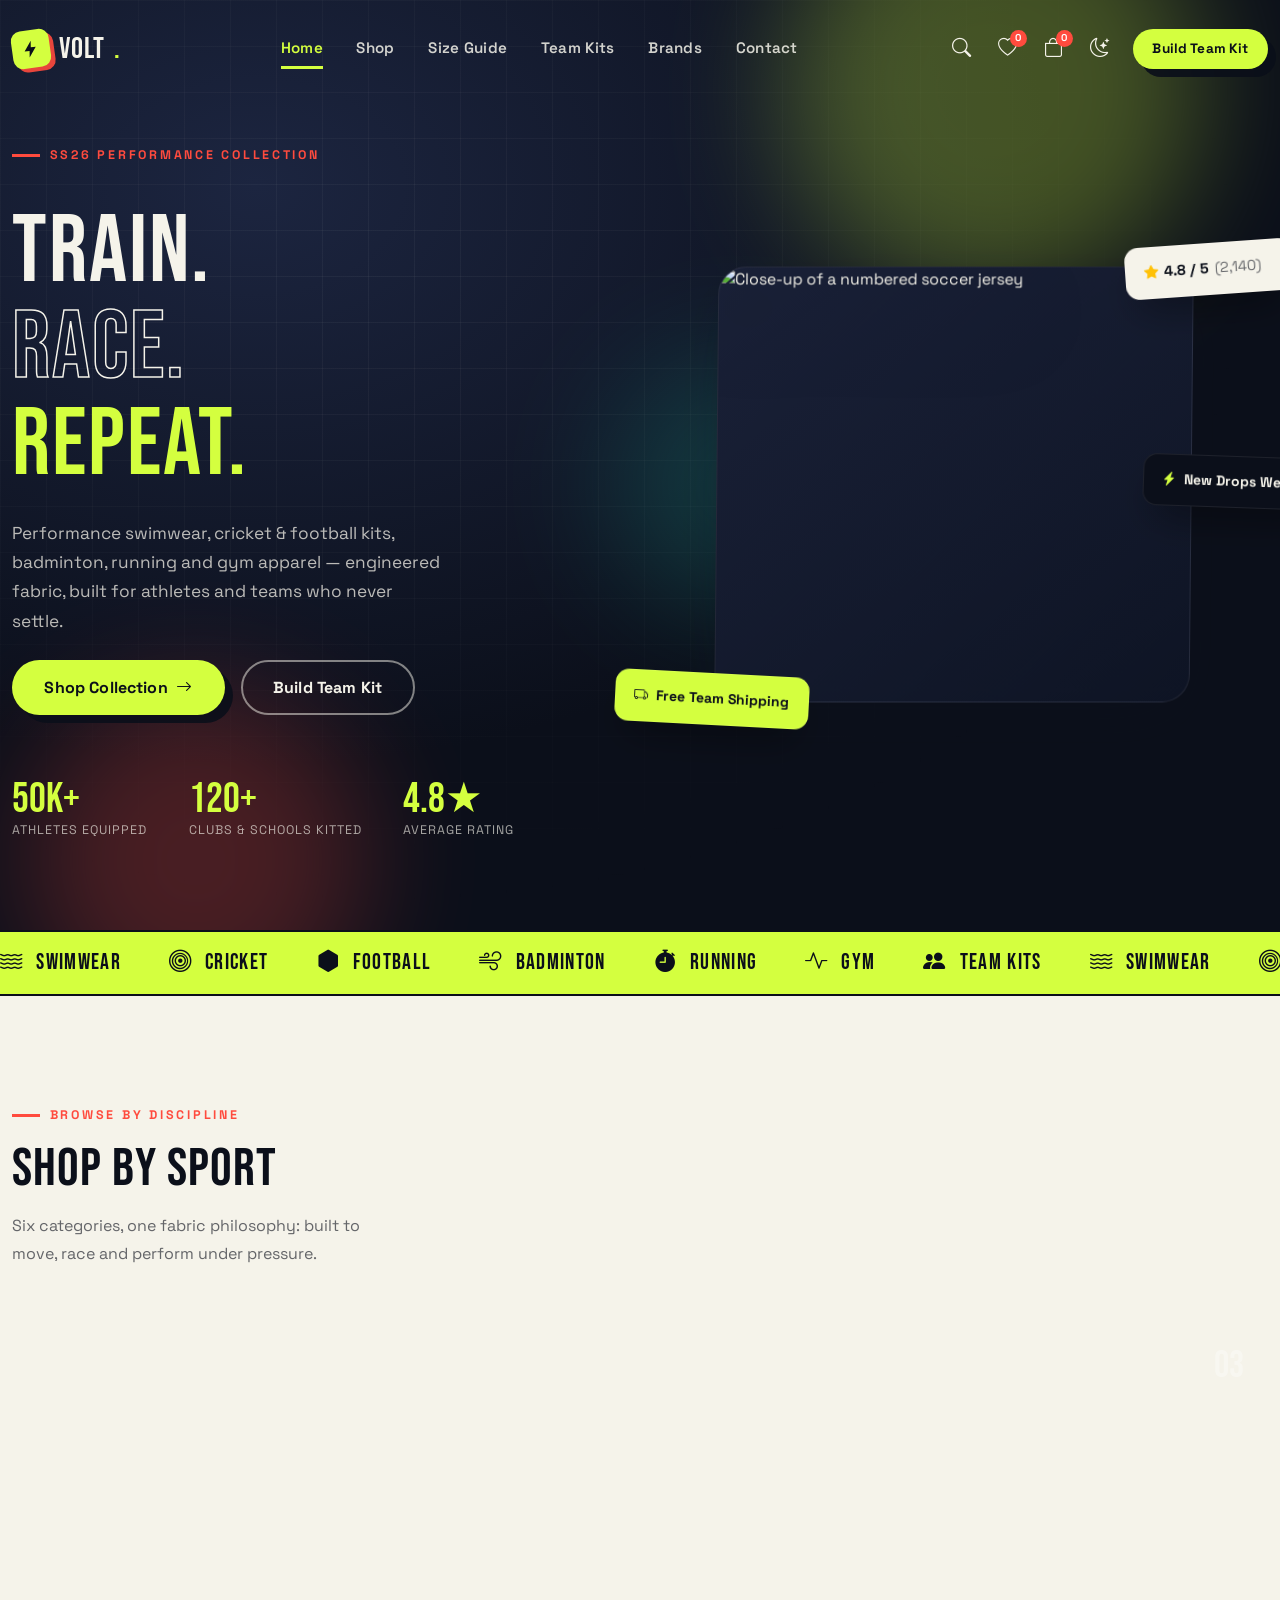
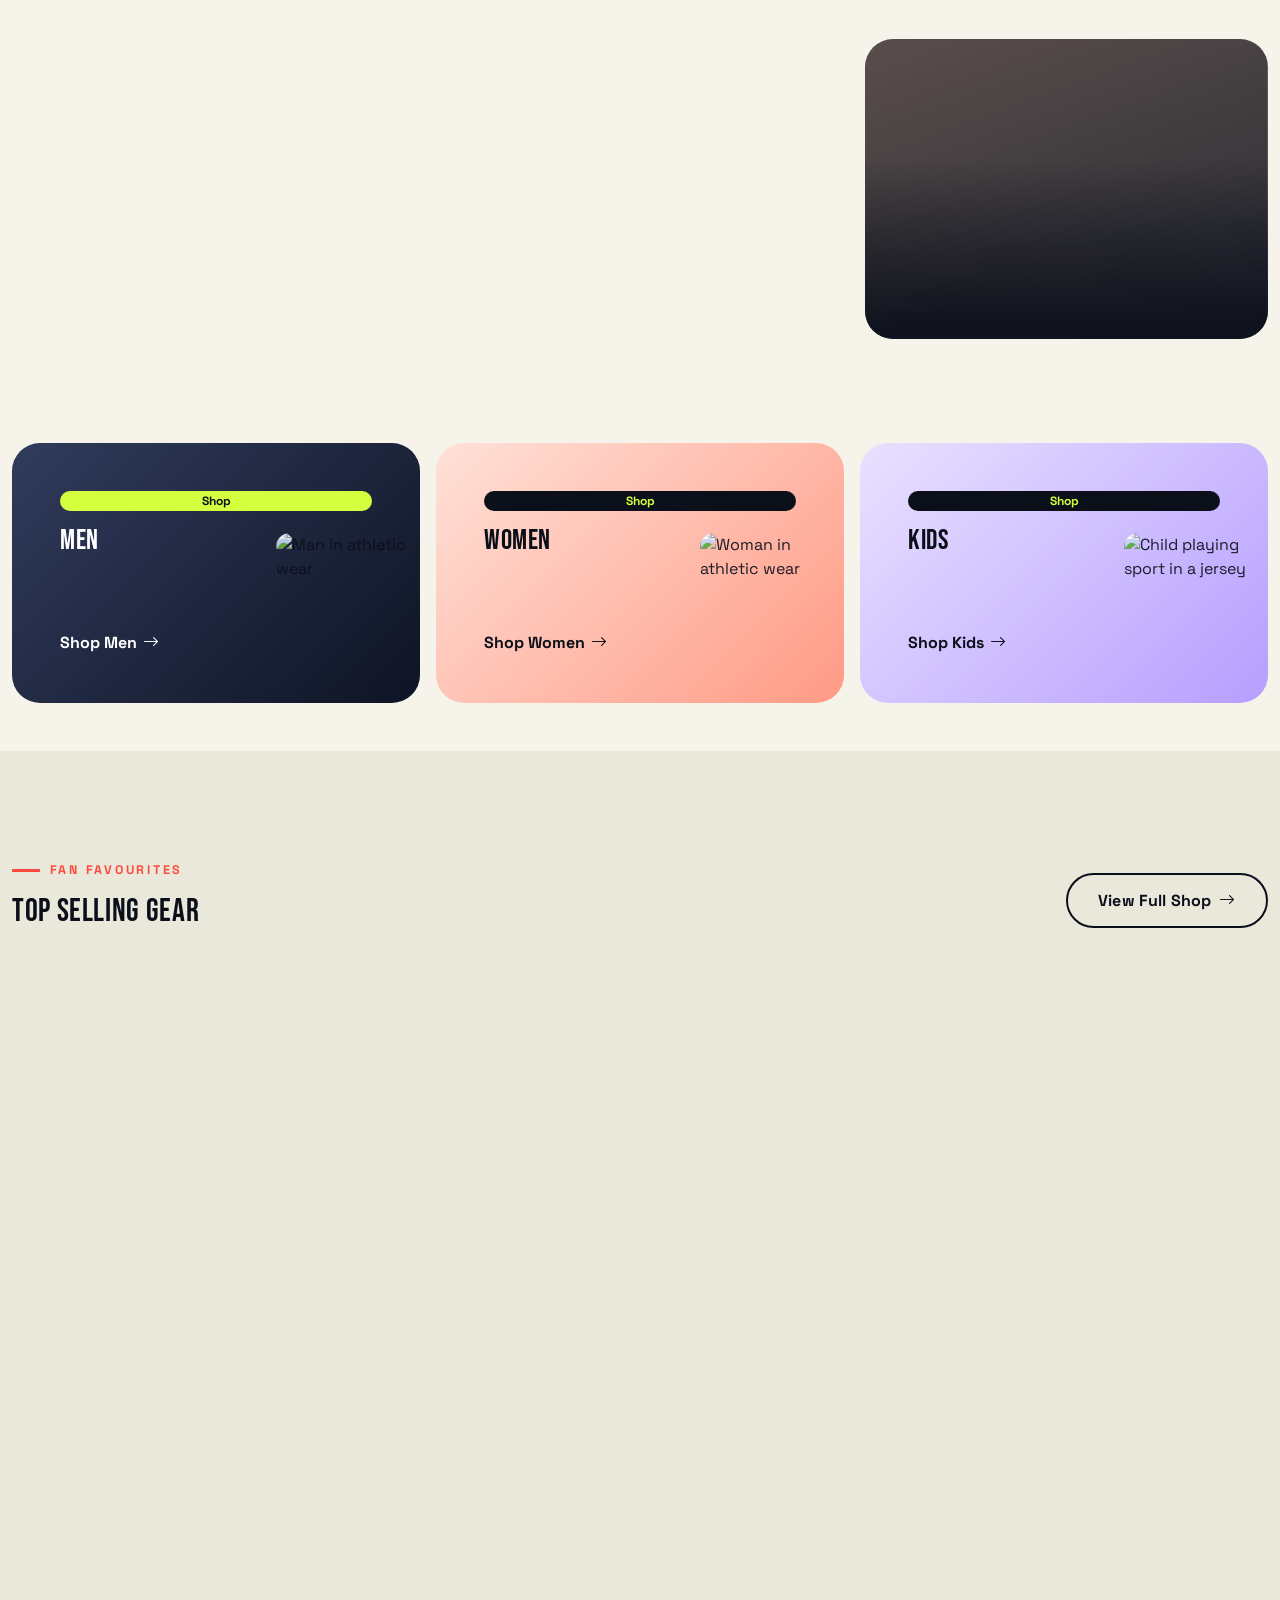
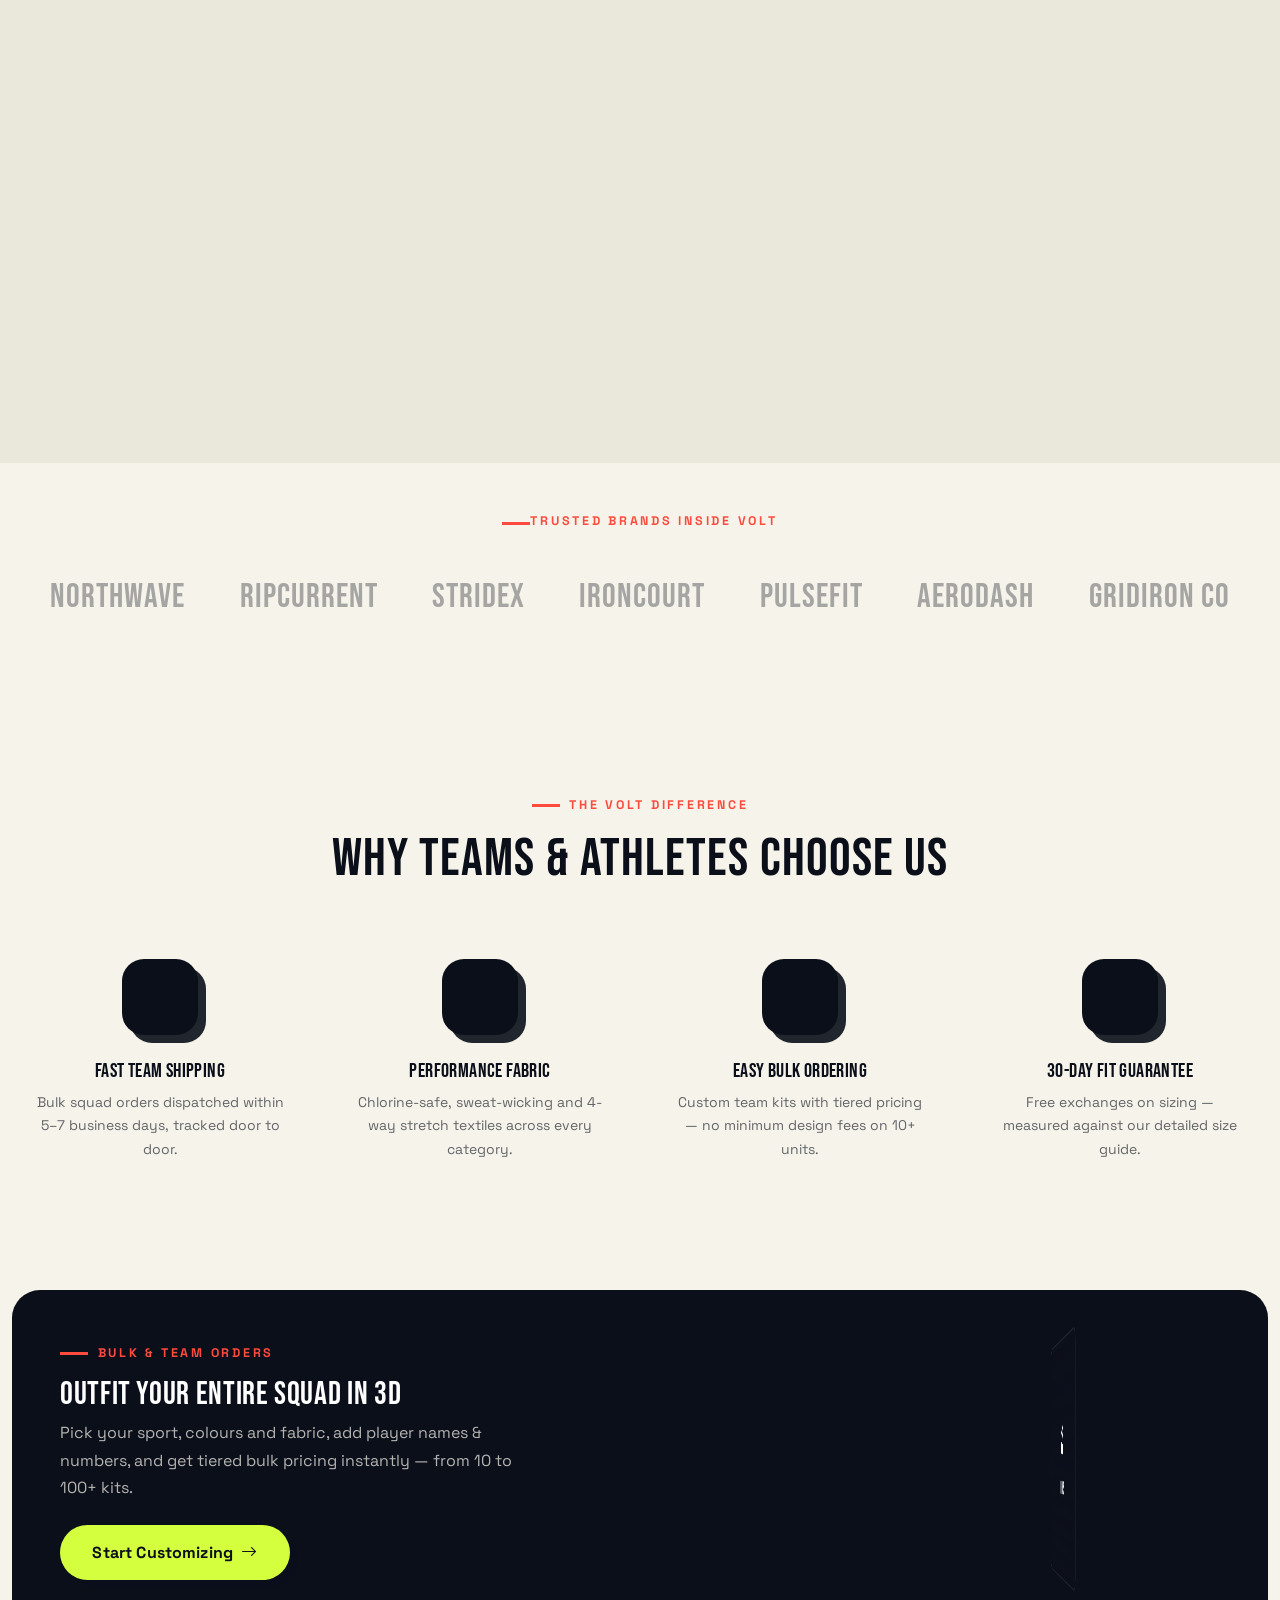
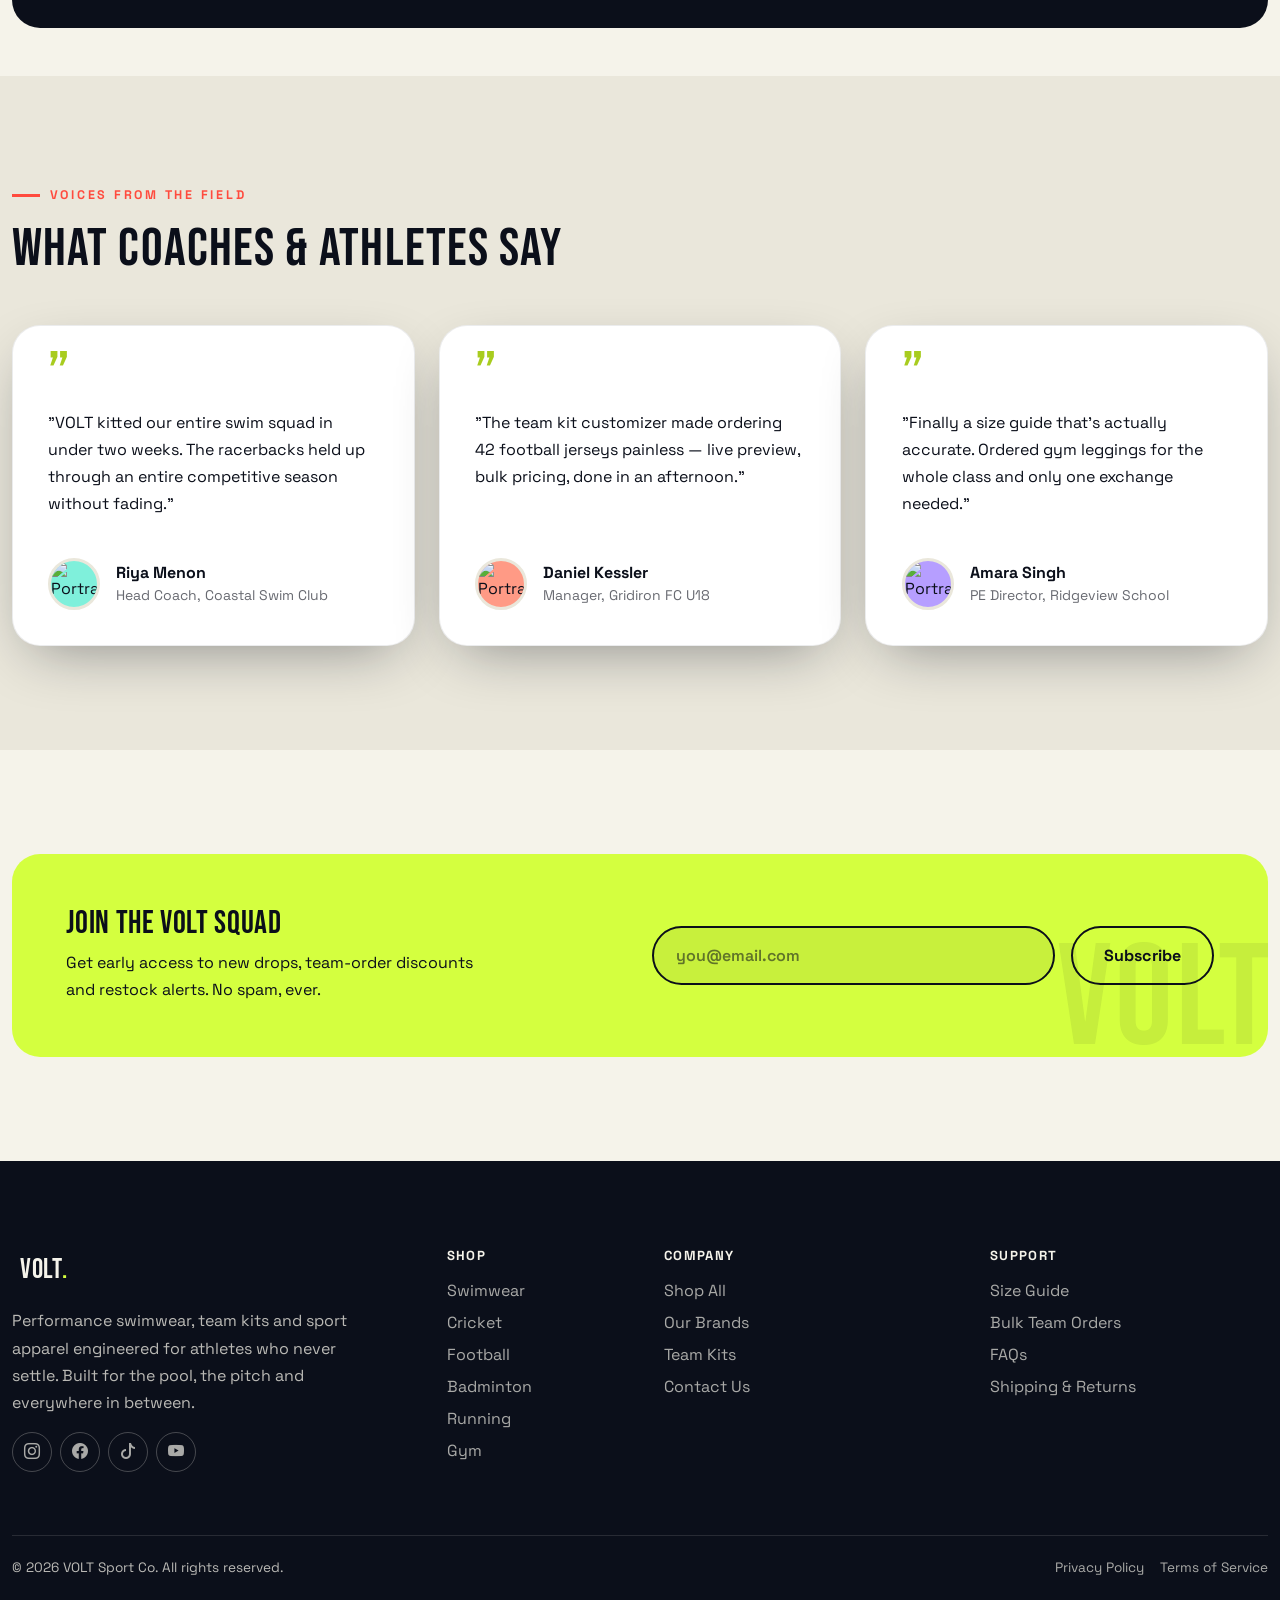
==== velocity-sport/index.html @ 89af1147 "Add files via upload" ====
<!DOCTYPE html>
<html lang="en">
<head>
<script>(function(){try{var t=localStorage.getItem('volt_theme');if(t==='dark'||t==='light'){document.documentElement.setAttribute('data-theme',t);}else if(window.matchMedia&&window.matchMedia('(prefers-color-scheme: dark)').matches){document.documentElement.setAttribute('data-theme','dark');}}catch(e){}})();</script>
<meta charset="UTF-8">
<meta name="viewport" content="width=device-width, initial-scale=1.0">
<title>VOLT Sport Co. | Swimwear, Team Kits &amp; Performance Sportswear</title>
<meta name="description" content="VOLT Sport Co. — performance swimwear, cricket, football, badminton, running and gym apparel, plus custom team kit orders for clubs and schools.">
<meta name="theme-color" content="#0B0F1A">
<link rel="icon" href="data:image/svg+xml,<svg xmlns=%22http://www.w3.org/2000/svg%22 viewBox=%220 0 24 24%22><rect width=%2224%22 height=%2224%22 rx=%226%22 fill=%22%23D4FF3F%22/><path d=%22M13 2L4 14h6l-1 8 9-12h-6l1-8z%22 fill=%22%230B0F1A%22/></svg>">
<link rel="preconnect" href="https://fonts.googleapis.com">
<link rel="preconnect" href="https://fonts.gstatic.com" crossorigin>
<link href="https://fonts.googleapis.com/css2?family=Bebas+Neue&family=Space+Grotesk:wght@400;500;600;700&display=swap" rel="stylesheet">
<link href="https://cdn.jsdelivr.net/npm/bootstrap@5.3.3/dist/css/bootstrap.min.css" rel="stylesheet">
<link href="https://cdn.jsdelivr.net/npm/bootstrap-icons@1.11.3/font/bootstrap-icons.css" rel="stylesheet">
<link href="https://unpkg.com/aos@2.3.4/dist/aos.css" rel="stylesheet">
<link href="assets/css/style.css" rel="stylesheet">
</head>
<body>

<!-- ============ NAVBAR ============ -->
<nav id="mainNav" class="navbar navbar-expand-lg">
  <div class="container container-xl">
    <a class="navbar-brand" href="index.html">
      <span class="brand-mark"><svg viewBox="0 0 24 24" fill="none" xmlns="http://www.w3.org/2000/svg"><path d="M13 2L4 14h6l-1 8 9-12h-6l1-8z" fill="#0B0F1A"/></svg></span>
      VOLT<span style="color:var(--volt);">.</span>
    </a>
    <ul class="navbar-nav nav-links d-none d-lg-flex flex-row mb-0 mx-auto">
        <li class="nav-item"><a class="nav-link active" href="index.html">Home</a></li>
        <li class="nav-item"><a class="nav-link" href="shop.html">Shop</a></li>
        <li class="nav-item"><a class="nav-link" href="size-guide.html">Size Guide</a></li>
        <li class="nav-item"><a class="nav-link" href="team-kit-customization.html">Team Kits</a></li>
        <li class="nav-item"><a class="nav-link" href="brands.html">Brands</a></li>
        <li class="nav-item"><a class="nav-link" href="contact.html">Contact</a></li>
      </ul>
    <div class="nav-actions d-flex align-items-center gap-1">
      <button type="button" class="icon-btn" aria-label="Search" data-search-toggle><i class="bi bi-search"></i></button>
        <a href="wishlist.html" class="icon-btn position-relative" aria-label="Wishlist"><i class="bi bi-heart"></i><span class="cart-count" data-wishlist-count>0</span></a>
        <a href="cart.html" class="icon-btn position-relative" aria-label="Cart"><i class="bi bi-bag"></i><span class="cart-count" data-cart-count>0</span></a>
        <button type="button" class="icon-btn" aria-label="Toggle dark mode" data-theme-toggle><i class="bi bi-moon-stars" data-theme-icon></i></button>
        <a href="team-kit-customization.html" class="btn btn-volt btn-sm-pill ms-2 d-none d-xl-inline-flex">Build Team Kit</a>
      <button class="btn-icon-circle btn-icon-circle-sm d-lg-none ms-1" type="button" data-bs-toggle="offcanvas" data-bs-target="#mobileNav" aria-controls="mobileNav" aria-label="Open menu">
        <i class="bi bi-list fs-5"></i>
      </button>
    </div>
  </div>
</nav>

<div class="offcanvas offcanvas-end offcanvas-sport" tabindex="-1" id="mobileNav">
  <div class="offcanvas-header">
    <span class="fw-display fs-3" style="color:var(--volt)">VOLT.</span>
    <button type="button" class="btn-close btn-close-white" data-bs-dismiss="offcanvas" aria-label="Close"></button>
  </div>
  <div class="offcanvas-body d-flex flex-column">
    <ul class="navbar-nav flex-grow-1">
      <li><a class="nav-link" href="index.html">Home</a></li>
      <li><a class="nav-link" href="shop.html">Shop</a></li>
      <li><a class="nav-link" href="size-guide.html">Size Guide</a></li>
      <li><a class="nav-link" href="team-kit-customization.html">Team Kits</a></li>
      <li><a class="nav-link" href="brands.html">Brands</a></li>
      <li><a class="nav-link" href="contact.html">Contact</a></li>
    </ul>
    <a href="team-kit-customization.html" class="btn btn-volt w-100 mt-4">Build Team Kit</a>
  </div>
</div>

<div class="search-overlay" id="searchOverlay">
  <button type="button" class="search-close" data-search-close aria-label="Close search"><i class="bi bi-x-lg"></i></button>
  <form>
    <input type="search" data-search-input placeholder="Search products…" aria-label="Search products" autocomplete="off">
  </form>
  <div class="search-tags">
    <a href="#" data-search-tag="swimwear">Swimwear</a>
    <a href="#" data-search-tag="cricket">Cricket</a>
    <a href="#" data-search-tag="football">Football</a>
    <a href="#" data-search-tag="badminton">Badminton</a>
    <a href="#" data-search-tag="running">Running</a>
    <a href="#" data-search-tag="gym">Gym</a>
  </div>
</div>

<main>
<!-- ============ HERO ============ -->
<header class="hero">
  <span class="hero-blob b1"></span><span class="hero-blob b2"></span><span class="hero-blob b3"></span>
  <div class="container container-xl position-relative">
    <div class="row align-items-center gy-5">
      <div class="col-lg-6">
        <span class="eyebrow mb-4">SS26 Performance Collection</span>
        <h1 class="hero-title mt-3">
          <span class="d-block">TRAIN.</span>
          <span class="d-block line-outline">RACE.</span>
          <span class="d-block line-volt">REPEAT.</span>
        </h1>
        <p class="mt-4 mb-4 pe-lg-5" style="color:rgba(245,243,234,.75); font-size:1.08rem; max-width:480px;">
          Performance swimwear, cricket &amp; football kits, badminton, running and gym apparel — engineered fabric, built for athletes and teams who never settle.
        </p>
        <div class="d-flex flex-wrap gap-3">
          <a href="shop.html" class="btn btn-volt">Shop Collection <i class="bi bi-arrow-right ms-1"></i></a>
          <a href="team-kit-customization.html" class="btn btn-outline-paper">Build Team Kit</a>
        </div>
        <div class="d-flex flex-wrap hero-stats mt-5 pt-3">
          <div>
            <div class="stat-num"><span data-count="50" data-suffix="K+">0</span></div>
            <div class="stat-label">Athletes Equipped</div>
          </div>
          <div>
            <div class="stat-num"><span data-count="120" data-suffix="+">0</span></div>
            <div class="stat-label">Clubs &amp; Schools Kitted</div>
          </div>
          <div>
            <div class="stat-num"><span data-count="4" data-suffix=".8★">0</span></div>
            <div class="stat-label">Average Rating</div>
          </div>
        </div>
      </div>
      <div class="col-lg-6">
        <div class="hero-stage">
          <div class="float-card card-main" data-depth="0.6" data-base-transform="translateZ(40px) rotateY(-8deg) rotateX(4deg)">
            <img src="https://images.unsplash.com/photo-1671016233693-53162078ca1c?auto=format&amp;fit=crop&amp;w=700&amp;h=800&amp;q=85" alt="Close-up of a numbered soccer jersey" loading="lazy">
          </div>
          <div class="float-card card-chip chip-1" data-depth="1.2" data-base-transform="translateZ(110px) rotate(-4deg)">
            <div class="chip-rating"><i class="bi bi-star-fill text-warning"></i> 4.8 / 5 <span class="text-secondary fw-normal">(2,140)</span></div>
          </div>
          <div class="float-card card-chip chip-2" data-depth="1.4" data-base-transform="translateZ(120px) rotate(3deg)">
            <div class="fw-bold small"><i class="bi bi-truck me-1"></i> Free Team Shipping</div>
          </div>
          <div class="float-card card-chip chip-3" data-depth="1.0" data-base-transform="translateZ(140px) rotate(2deg)">
            <div class="fw-bold small"><i class="bi bi-lightning-charge-fill me-1" style="color:var(--volt);"></i> New Drops Weekly</div>
          </div>
        </div>
      </div>
    </div>
  </div>
</header>

<div class="marquee-strip">
  <div class="marquee-track">
    <span><i class="bi bi-water"></i> Swimwear</span>
    <span><i class="bi bi-bullseye"></i> Cricket</span>
    <span><i class="bi bi-hexagon-fill"></i> Football</span>
    <span><i class="bi bi-wind"></i> Badminton</span>
    <span><i class="bi bi-stopwatch-fill"></i> Running</span>
    <span><i class="bi bi-activity"></i> Gym</span>
    <span><i class="bi bi-people-fill"></i> Team Kits</span>
    <span><i class="bi bi-water"></i> Swimwear</span>
    <span><i class="bi bi-bullseye"></i> Cricket</span>
    <span><i class="bi bi-hexagon-fill"></i> Football</span>
    <span><i class="bi bi-wind"></i> Badminton</span>
    <span><i class="bi bi-stopwatch-fill"></i> Running</span>
    <span><i class="bi bi-activity"></i> Gym</span>
    <span><i class="bi bi-people-fill"></i> Team Kits</span>
  </div>
</div>

<!-- ============ SHOP BY SPORT ============ -->
<section class="section-pad">
  <div class="container container-xl">
    <div class="d-flex flex-wrap justify-content-between align-items-end gap-3 section-head mb-5" data-aos="fade-up">
      <div>
        <span class="eyebrow">Browse by discipline</span>
        <h2 class="mt-3 mb-0">Shop By Sport</h2>
      </div>
      <p class="mb-0 text-secondary" style="max-width:380px;">Six categories, one fabric philosophy: built to move, race and perform under pressure.</p>
    </div>
    <div class="row g-4">
      <div class="col-md-4" data-aos="fade-up" data-aos-delay="0">
        <a href="shop.html" class="flip-card d-block text-decoration-none">
          <div class="flip-inner">
            <div class="flip-face flip-front grad-cyan" style="background-image:linear-gradient(160deg,rgba(13,59,58,.72),rgba(11,15,26,.88)),url('https://images.unsplash.com/photo-1762392050936-cf787f78e812?auto=format&fit=crop&w=800&h=700&q=80')">
              <span class="cat-index">01</span>
              <div class="flip-front-content">
                <h3 class="h4 text-white mb-0">Swimwear</h3>
                <span class="cat-tagline">Racerbacks, jammers &amp; kids sets</span>
              </div>
            </div>
            <div class="flip-face flip-back">
              <i class="bi bi-droplet-half fs-3" style="color:var(--volt)"></i>
              <h3 class="h5 mb-1">Swimwear</h3>
              <p>Racerbacks, jammers &amp; kids sets in chlorine-resistant fabric.</p>
              <span class="fw-bold" style="color:var(--volt)">Shop Swimwear <i class="bi bi-arrow-right"></i></span>
            </div>
          </div>
        </a>
      </div>
      <div class="col-md-4" data-aos="fade-up" data-aos-delay="100">
        <a href="shop.html" class="flip-card d-block text-decoration-none">
          <div class="flip-inner">
            <div class="flip-face flip-front" style="background-image:linear-gradient(160deg,rgba(74,21,18,.72),rgba(11,15,26,.88)),url('https://images.unsplash.com/photo-1729027696167-0f3aa8e92e64?auto=format&fit=crop&w=800&h=700&q=80')">
              <span class="cat-index">02</span>
              <div class="flip-front-content">
                <h3 class="h4 text-white mb-0">Cricket</h3>
                <span class="cat-tagline">Match whites &amp; junior sets</span>
              </div>
            </div>
            <div class="flip-face flip-back">
              <i class="bi bi-bullseye fs-3" style="color:var(--coral)"></i>
              <h3 class="h5 mb-1">Cricket</h3>
              <p>Match whites, coloured kits &amp; junior cricket sets.</p>
              <span class="fw-bold" style="color:var(--coral)">Shop Cricket <i class="bi bi-arrow-right"></i></span>
            </div>
          </div>
        </a>
      </div>
      <div class="col-md-4" data-aos="fade-up" data-aos-delay="200">
        <a href="shop.html" class="flip-card d-block text-decoration-none">
          <div class="flip-inner">
            <div class="flip-face flip-front" style="background-image:linear-gradient(160deg,rgba(58,18,64,.72),rgba(11,15,26,.88)),url('https://images.unsplash.com/photo-1780548545759-434981c7c46e?auto=format&fit=crop&w=800&h=700&q=80')">
              <span class="cat-index">03</span>
              <div class="flip-front-content">
                <h3 class="h4 text-white mb-0">Football</h3>
                <span class="cat-tagline">Match jerseys &amp; club kits</span>
              </div>
            </div>
            <div class="flip-face flip-back">
              <i class="bi bi-hexagon-fill fs-3" style="color:var(--violet)"></i>
              <h3 class="h5 mb-1">Football</h3>
              <p>Match jerseys, training kits &amp; club replica sets.</p>
              <span class="fw-bold" style="color:var(--violet)">Shop Football <i class="bi bi-arrow-right"></i></span>
            </div>
          </div>
        </a>
      </div>
      <div class="col-md-4" data-aos="fade-up" data-aos-delay="0">
        <a href="shop.html" class="flip-card d-block text-decoration-none">
          <div class="flip-inner">
            <div class="flip-face flip-front" style="background-image:linear-gradient(160deg,rgba(18,58,42,.72),rgba(11,15,26,.88)),url('https://images.unsplash.com/flagged/photo-1572987337807-6174e06ba9d0?auto=format&fit=crop&w=800&h=700&q=80')">
              <span class="cat-index">04</span>
              <div class="flip-front-content">
                <h3 class="h4 text-white mb-0">Badminton</h3>
                <span class="cat-tagline">Lightweight, court-ready gear</span>
              </div>
            </div>
            <div class="flip-face flip-back">
              <i class="bi bi-wind fs-3" style="color:var(--cyan)"></i>
              <h3 class="h5 mb-1">Badminton</h3>
              <p>Lightweight tees, skorts &amp; court-ready gear.</p>
              <span class="fw-bold" style="color:var(--cyan)">Shop Badminton <i class="bi bi-arrow-right"></i></span>
            </div>
          </div>
        </a>
      </div>
      <div class="col-md-4" data-aos="fade-up" data-aos-delay="100">
        <a href="shop.html" class="flip-card d-block text-decoration-none">
          <div class="flip-inner">
            <div class="flip-face flip-front" style="background-image:linear-gradient(160deg,rgba(58,50,18,.72),rgba(11,15,26,.88)),url('https://images.unsplash.com/photo-1668188697843-ab5b42e9fbd8?auto=format&fit=crop&w=800&h=700&q=80')">
              <span class="cat-index">05</span>
              <div class="flip-front-content">
                <h3 class="h4 text-white mb-0">Running</h3>
                <span class="cat-tagline">Race-day tights &amp; tanks</span>
              </div>
            </div>
            <div class="flip-face flip-back">
              <i class="bi bi-stopwatch-fill fs-3" style="color:var(--volt-dark)"></i>
              <h3 class="h5 mb-1">Running</h3>
              <p>Tights, tanks &amp; breathable race-day layers.</p>
              <span class="fw-bold" style="color:var(--volt-dark)">Shop Running <i class="bi bi-arrow-right"></i></span>
            </div>
          </div>
        </a>
      </div>
      <div class="col-md-4" data-aos="fade-up" data-aos-delay="200">
        <a href="shop.html" class="flip-card d-block text-decoration-none">
          <div class="flip-inner">
            <div class="flip-face flip-front" style="background-image:linear-gradient(160deg,rgba(36,18,18,.72),rgba(11,15,26,.88)),url('https://images.unsplash.com/photo-1674834727149-00812f907676?auto=format&fit=crop&w=800&h=700&q=80')">
              <span class="cat-index">06</span>
              <div class="flip-front-content">
                <h3 class="h4 text-white mb-0">Gym</h3>
                <span class="cat-tagline">Leggings, tees &amp; compression wear</span>
              </div>
            </div>
            <div class="flip-face flip-back">
              <i class="bi bi-activity fs-3" style="color:var(--coral)"></i>
              <h3 class="h5 mb-1">Gym</h3>
              <p>Leggings, tees &amp; compression training wear.</p>
              <span class="fw-bold" style="color:var(--coral)">Shop Gym <i class="bi bi-arrow-right"></i></span>
            </div>
          </div>
        </a>
      </div>
    </div>
  </div>
</section>

<!-- ============ SHOP BY GENDER ============ -->
<section class="pb-5">
  <div class="container container-xl">
    <div class="row g-3">
      <div class="col-md-4">
        <a href="shop.html" class="d-block rounded-lg hover-lift text-decoration-none p-5 grad-ink gender-card" style="min-height:260px;">
          <span class="badge rounded-pill mb-3" style="background:var(--volt); color:var(--ink); font-weight:700;">Shop</span>
          <h3 class="mb-0" style="color:#fff;">Men</h3>
          <div class="gender-pictogram" data-gender-pictogram="men" data-pictogram-accent="#D4FF3F"></div>
          <span class="gender-cta" style="color:#fff;">Shop Men <i class="bi bi-arrow-right"></i></span>
        </a>
      </div>
      <div class="col-md-4">
        <a href="shop.html" class="d-block rounded-lg hover-lift text-decoration-none p-5 grad-coral gender-card" style="min-height:260px;">
          <span class="badge rounded-pill mb-3" style="background:var(--ink); color:var(--volt); font-weight:700;">Shop</span>
          <h3 class="mb-0">Women</h3>
          <div class="gender-pictogram" data-gender-pictogram="women" data-pictogram-accent="#FF4B3E"></div>
          <span class="gender-cta" style="color:var(--ink);">Shop Women <i class="bi bi-arrow-right"></i></span>
        </a>
      </div>
      <div class="col-md-4">
        <a href="shop.html" class="d-block rounded-lg hover-lift text-decoration-none p-5 grad-violet gender-card" style="min-height:260px;">
          <span class="badge rounded-pill mb-3" style="background:var(--ink); color:var(--volt); font-weight:700;">Shop</span>
          <h3 class="mb-0">Kids</h3>
          <div class="gender-pictogram" data-gender-pictogram="kids" data-pictogram-accent="#8C6BFF"></div>
          <span class="gender-cta" style="color:var(--ink);">Shop Kids <i class="bi bi-arrow-right"></i></span>
        </a>
      </div>
    </div>
  </div>
</section>

<!-- ============ TOP SELLING PRODUCTS ============ -->
<section class="section-pad bg-paper-dim">
  <div class="container container-xl">
    <div class="d-flex flex-wrap justify-content-between align-items-end gap-3 mb-5" data-aos="fade-up">
      <div>
        <span class="eyebrow">Fan favourites</span>
        <h2 class="mt-3 mb-0">Top Selling Gear</h2>
      </div>
      <a href="shop.html" class="btn btn-outline-ink">View Full Shop <i class="bi bi-arrow-right ms-1"></i></a>
    </div>
    <div class="row g-4">

      <div class="col-6 col-md-4 col-lg-3" data-aos="fade-up" data-product-id="velocity-pro-racerback">
        <div class="tilt-card h-100"><div class="tilt-inner h-100"><div class="product-card">
          <a href="product-detail.html" class="product-media grad-cyan text-decoration-none">
            <div class="dot-texture"></div>
            <div class="product-badges"><span class="sticker sticker-best">Bestseller</span><span class="sticker sticker-sale">-19%</span></div>
            <div class="product-quick">
              <button aria-label="Wishlist" data-wishlist-toggle><i class="bi bi-heart"></i></button>
              <button aria-label="Quick view" onclick="window.location.href='product-detail.html'"><i class="bi bi-eye"></i></button>
              <button aria-label="Add to cart" data-add-to-cart><i class="bi bi-bag-plus"></i></button>
            </div>
            <div data-visual="swimsuit" data-visual-color="#0B0F1A" data-visual-accent="#FF4B3E"></div>
          </a>
          <div class="product-body">
            <span class="product-cat">Swimwear · Women</span>
            <h3 class="product-name"><a href="product-detail.html" class="text-reset text-decoration-none">Velocity Pro Racerback Swimsuit</a></h3>
            <div class="product-rating mb-2"><i class="bi bi-star-fill"></i><i class="bi bi-star-fill"></i><i class="bi bi-star-fill"></i><i class="bi bi-star-fill"></i><i class="bi bi-star-half"></i> <span class="text-secondary ms-1" style="font-size:.78rem;">(214)</span></div>
            <div class="d-flex align-items-center justify-content-between">
              <span class="product-price">$68<span class="was">$84</span></span>
              <div class="swatches"><span class="swatch active" style="background:#0B0F1A"></span><span class="swatch" style="background:#FF4B3E"></span><span class="swatch" style="background:#23E6C4"></span></div>
            </div>
          </div>
        </div></div></div>
      </div>

      <div class="col-6 col-md-4 col-lg-3" data-aos="fade-up" data-aos-delay="50" data-product-id="gridiron-match-jersey">
        <div class="tilt-card h-100"><div class="tilt-inner h-100"><div class="product-card">
          <a href="product-detail.html" class="product-media grad-coral text-decoration-none">
            <div class="dot-texture"></div>
            <div class="product-badges"><span class="sticker sticker-best">Bestseller</span></div>
            <div class="product-quick">
              <button aria-label="Wishlist" data-wishlist-toggle><i class="bi bi-heart"></i></button>
              <button aria-label="Quick view" onclick="window.location.href='product-detail.html'"><i class="bi bi-eye"></i></button>
              <button aria-label="Add to cart" data-add-to-cart><i class="bi bi-bag-plus"></i></button>
            </div>
            <div data-visual="jersey" data-visual-color="#FF4B3E" data-visual-accent="#0B0F1A"></div>
          </a>
          <div class="product-body">
            <span class="product-cat">Football · Men</span>
            <h3 class="product-name"><a href="product-detail.html" class="text-reset text-decoration-none">GridIron Match Jersey</a></h3>
            <div class="product-rating mb-2"><i class="bi bi-star-fill"></i><i class="bi bi-star-fill"></i><i class="bi bi-star-fill"></i><i class="bi bi-star-fill"></i><i class="bi bi-star"></i> <span class="text-secondary ms-1" style="font-size:.78rem;">(96)</span></div>
            <div class="d-flex align-items-center justify-content-between">
              <span class="product-price">$54</span>
              <div class="swatches"><span class="swatch active" style="background:#FF4B3E"></span><span class="swatch" style="background:#0B0F1A"></span><span class="swatch" style="background:#fff;box-shadow:0 0 0 1px #ccc"></span></div>
            </div>
          </div>
        </div></div></div>
      </div>

      <div class="col-6 col-md-4 col-lg-3" data-aos="fade-up" data-aos-delay="100" data-product-id="ironcourt-cricket-whites">
        <div class="tilt-card h-100"><div class="tilt-inner h-100"><div class="product-card">
          <a href="product-detail.html" class="product-media grad-sand text-decoration-none">
            <div class="dot-texture"></div>
            <div class="product-quick">
              <button aria-label="Wishlist" data-wishlist-toggle><i class="bi bi-heart"></i></button>
              <button aria-label="Quick view" onclick="window.location.href='product-detail.html'"><i class="bi bi-eye"></i></button>
              <button aria-label="Add to cart" data-add-to-cart><i class="bi bi-bag-plus"></i></button>
            </div>
            <div data-visual="cricket" data-visual-color="#F5F3EA" data-visual-accent="#101B3D"></div>
          </a>
          <div class="product-body">
            <span class="product-cat">Cricket · Men</span>
            <h3 class="product-name"><a href="product-detail.html" class="text-reset text-decoration-none">IronCourt Cricket Whites Set</a></h3>
            <div class="product-rating mb-2"><i class="bi bi-star-fill"></i><i class="bi bi-star-fill"></i><i class="bi bi-star-fill"></i><i class="bi bi-star-fill"></i><i class="bi bi-star"></i> <span class="text-secondary ms-1" style="font-size:.78rem;">(58)</span></div>
            <div class="d-flex align-items-center justify-content-between">
              <span class="product-price">$72</span>
              <div class="swatches"><span class="swatch active" style="background:#fff;box-shadow:0 0 0 1px #ccc"></span><span class="swatch" style="background:#101B3D"></span></div>
            </div>
          </div>
        </div></div></div>
      </div>

      <div class="col-6 col-md-4 col-lg-3" data-aos="fade-up" data-aos-delay="150" data-product-id="rally-womens-badminton">
        <div class="tilt-card h-100"><div class="tilt-inner h-100"><div class="product-card">
          <a href="product-detail.html" class="product-media grad-violet text-decoration-none">
            <div class="dot-texture"></div>
            <div class="product-badges"><span class="sticker sticker-new">New</span></div>
            <div class="product-quick">
              <button aria-label="Wishlist" data-wishlist-toggle><i class="bi bi-heart"></i></button>
              <button aria-label="Quick view" onclick="window.location.href='product-detail.html'"><i class="bi bi-eye"></i></button>
              <button aria-label="Add to cart" data-add-to-cart><i class="bi bi-bag-plus"></i></button>
            </div>
            <div data-visual="badminton" data-visual-color="#FF8FAE" data-visual-accent="#8C6BFF"></div>
          </a>
          <div class="product-body">
            <span class="product-cat">Badminton · Women</span>
            <h3 class="product-name"><a href="product-detail.html" class="text-reset text-decoration-none">Rally Women's Badminton Skort Set</a></h3>
            <div class="product-rating mb-2"><i class="bi bi-star-fill"></i><i class="bi bi-star-fill"></i><i class="bi bi-star-fill"></i><i class="bi bi-star-fill"></i><i class="bi bi-star-fill"></i> <span class="text-secondary ms-1" style="font-size:.78rem;">(133)</span></div>
            <div class="d-flex align-items-center justify-content-between">
              <span class="product-price">$49</span>
              <div class="swatches"><span class="swatch active" style="background:#FF8FAE"></span><span class="swatch" style="background:#fff;box-shadow:0 0 0 1px #ccc"></span></div>
            </div>
          </div>
        </div></div></div>
      </div>

      <div class="col-6 col-md-4 col-lg-3" data-aos="fade-up" data-product-id="aerodash-running-tights">
        <div class="tilt-card h-100"><div class="tilt-inner h-100"><div class="product-card">
          <a href="product-detail.html" class="product-media grad-volt text-decoration-none">
            <div class="dot-texture"></div>
            <div class="product-badges"><span class="sticker sticker-best">Bestseller</span></div>
            <div class="product-quick">
              <button aria-label="Wishlist" data-wishlist-toggle><i class="bi bi-heart"></i></button>
              <button aria-label="Quick view" onclick="window.location.href='product-detail.html'"><i class="bi bi-eye"></i></button>
              <button aria-label="Add to cart" data-add-to-cart><i class="bi bi-bag-plus"></i></button>
            </div>
            <div data-visual="running" data-visual-color="#0B0F1A" data-visual-accent="#D4FF3F"></div>
          </a>
          <div class="product-body">
            <span class="product-cat">Running · Men</span>
            <h3 class="product-name"><a href="product-detail.html" class="text-reset text-decoration-none">AeroDash Running Tights</a></h3>
            <div class="product-rating mb-2"><i class="bi bi-star-fill"></i><i class="bi bi-star-fill"></i><i class="bi bi-star-fill"></i><i class="bi bi-star-fill"></i><i class="bi bi-star-half"></i> <span class="text-secondary ms-1" style="font-size:.78rem;">(301)</span></div>
            <div class="d-flex align-items-center justify-content-between">
              <span class="product-price">$56</span>
              <div class="swatches"><span class="swatch active" style="background:#0B0F1A"></span><span class="swatch" style="background:#D4FF3F"></span></div>
            </div>
          </div>
        </div></div></div>
      </div>

      <div class="col-6 col-md-4 col-lg-3" data-aos="fade-up" data-aos-delay="50" data-product-id="flexcore-gym-leggings">
        <div class="tilt-card h-100"><div class="tilt-inner h-100"><div class="product-card">
          <a href="product-detail.html" class="product-media grad-ink text-decoration-none">
            <div class="dot-texture"></div>
            <div class="product-badges"><span class="sticker sticker-best">Bestseller</span><span class="sticker sticker-sale">-19%</span></div>
            <div class="product-quick">
              <button aria-label="Wishlist" data-wishlist-toggle><i class="bi bi-heart"></i></button>
              <button aria-label="Quick view" onclick="window.location.href='product-detail.html'"><i class="bi bi-eye"></i></button>
              <button aria-label="Add to cart" data-add-to-cart><i class="bi bi-bag-plus"></i></button>
            </div>
            <div data-visual="leggings" data-visual-color="#2B3350" data-visual-accent="#8C6BFF"></div>
          </a>
          <div class="product-body">
            <span class="product-cat">Gym · Women</span>
            <h3 class="product-name"><a href="product-detail.html" class="text-reset text-decoration-none">FlexCore Women's Gym Leggings</a></h3>
            <div class="product-rating mb-2"><i class="bi bi-star-fill"></i><i class="bi bi-star-fill"></i><i class="bi bi-star-fill"></i><i class="bi bi-star-fill"></i><i class="bi bi-star-fill"></i> <span class="text-secondary ms-1" style="font-size:.78rem;">(410)</span></div>
            <div class="d-flex align-items-center justify-content-between">
              <span class="product-price">$52<span class="was">$64</span></span>
              <div class="swatches"><span class="swatch active" style="background:#0B0F1A"></span><span class="swatch" style="background:#8C6BFF"></span></div>
            </div>
          </div>
        </div></div></div>
      </div>

      <div class="col-6 col-md-4 col-lg-3" data-aos="fade-up" data-aos-delay="100" data-product-id="hydraline-kids-swim">
        <div class="tilt-card h-100"><div class="tilt-inner h-100"><div class="product-card">
          <a href="product-detail.html" class="product-media grad-cyan text-decoration-none">
            <div class="dot-texture"></div>
            <div class="product-badges"><span class="sticker sticker-new">New</span></div>
            <div class="product-quick">
              <button aria-label="Wishlist" data-wishlist-toggle><i class="bi bi-heart"></i></button>
              <button aria-label="Quick view" onclick="window.location.href='product-detail.html'"><i class="bi bi-eye"></i></button>
              <button aria-label="Add to cart" data-add-to-cart><i class="bi bi-bag-plus"></i></button>
            </div>
            <div data-visual="swimsuit" data-visual-color="#FFD23F" data-visual-accent="#23E6C4"></div>
          </a>
          <div class="product-body">
            <span class="product-cat">Swimwear · Kids</span>
            <h3 class="product-name"><a href="product-detail.html" class="text-reset text-decoration-none">HydraLine Kids Swim Set</a></h3>
            <div class="product-rating mb-2"><i class="bi bi-star-fill"></i><i class="bi bi-star-fill"></i><i class="bi bi-star-fill"></i><i class="bi bi-star-fill"></i><i class="bi bi-star-half"></i> <span class="text-secondary ms-1" style="font-size:.78rem;">(87)</span></div>
            <div class="d-flex align-items-center justify-content-between">
              <span class="product-price">$35</span>
              <div class="swatches"><span class="swatch active" style="background:#FFD23F"></span><span class="swatch" style="background:#23E6C4"></span></div>
            </div>
          </div>
        </div></div></div>
      </div>

      <div class="col-6 col-md-4 col-lg-3" data-aos="fade-up" data-aos-delay="150" data-product-id="boundary-kids-cricket">
        <div class="tilt-card h-100"><div class="tilt-inner h-100"><div class="product-card">
          <a href="product-detail.html" class="product-media grad-sand text-decoration-none">
            <div class="dot-texture"></div>
            <div class="product-badges"><span class="sticker sticker-sale">-21%</span></div>
            <div class="product-quick">
              <button aria-label="Wishlist" data-wishlist-toggle><i class="bi bi-heart"></i></button>
              <button aria-label="Quick view" onclick="window.location.href='product-detail.html'"><i class="bi bi-eye"></i></button>
              <button aria-label="Add to cart" data-add-to-cart><i class="bi bi-bag-plus"></i></button>
            </div>
            <div data-visual="cricket" data-visual-color="#F5F3EA" data-visual-accent="#1E7A3C"></div>
          </a>
          <div class="product-body">
            <span class="product-cat">Cricket · Kids</span>
            <h3 class="product-name"><a href="product-detail.html" class="text-reset text-decoration-none">Boundary Kids Cricket Kit</a></h3>
            <div class="product-rating mb-2"><i class="bi bi-star-fill"></i><i class="bi bi-star-fill"></i><i class="bi bi-star-fill"></i><i class="bi bi-star-fill"></i><i class="bi bi-star"></i> <span class="text-secondary ms-1" style="font-size:.78rem;">(44)</span></div>
            <div class="d-flex align-items-center justify-content-between">
              <span class="product-price">$46<span class="was">$58</span></span>
              <div class="swatches"><span class="swatch active" style="background:#fff;box-shadow:0 0 0 1px #ccc"></span><span class="swatch" style="background:#1E7A3C"></span></div>
            </div>
          </div>
        </div></div></div>
      </div>

    </div>
  </div>
</section>

<!-- ============ BRAND MARQUEE ============ -->
<section class="py-5">
  <div class="container container-xl">
    <p class="text-center eyebrow d-block mb-4" style="justify-content:center;">Trusted brands inside VOLT</p>
    <div class="brand-orbit justify-content-center flex-wrap">
      <span class="brand-word">NORTHWAVE</span>
      <span class="brand-word">RIPCURRENT</span>
      <span class="brand-word">STRIDEX</span>
      <span class="brand-word">IRONCOURT</span>
      <span class="brand-word">PULSEFIT</span>
      <span class="brand-word">AERODASH</span>
      <span class="brand-word">GRIDIRON CO</span>
    </div>
  </div>
</section>

<!-- ============ WHY CHOOSE US ============ -->
<section class="section-pad">
  <div class="container container-xl">
    <div class="section-head mx-auto text-center mb-5" data-aos="fade-up">
      <span class="eyebrow justify-content-center">The VOLT difference</span>
      <h2 class="mt-3">Why Teams &amp; Athletes Choose Us</h2>
    </div>
    <div class="row g-4">
      <div class="col-md-6 col-lg-3" data-aos="fade-up" data-aos-delay="0">
        <div class="feature-card text-center p-4 h-100">
          <div class="feature-3d mx-auto mb-4"><i class="bi bi-truck fs-3"></i></div>
          <h3 class="h5">Fast Team Shipping</h3>
          <p class="text-secondary small mb-0">Bulk squad orders dispatched within 5–7 business days, tracked door to door.</p>
        </div>
      </div>
      <div class="col-md-6 col-lg-3" data-aos="fade-up" data-aos-delay="100">
        <div class="feature-card text-center p-4 h-100">
          <div class="feature-3d mx-auto mb-4"><i class="bi bi-droplet-half fs-3"></i></div>
          <h3 class="h5">Performance Fabric</h3>
          <p class="text-secondary small mb-0">Chlorine-safe, sweat-wicking and 4-way stretch textiles across every category.</p>
        </div>
      </div>
      <div class="col-md-6 col-lg-3" data-aos="fade-up" data-aos-delay="200">
        <div class="feature-card text-center p-4 h-100">
          <div class="feature-3d mx-auto mb-4"><i class="bi bi-people-fill fs-3"></i></div>
          <h3 class="h5">Easy Bulk Ordering</h3>
          <p class="text-secondary small mb-0">Custom team kits with tiered pricing — no minimum design fees on 10+ units.</p>
        </div>
      </div>
      <div class="col-md-6 col-lg-3" data-aos="fade-up" data-aos-delay="300">
        <div class="feature-card text-center p-4 h-100">
          <div class="feature-3d mx-auto mb-4"><i class="bi bi-shield-check fs-3"></i></div>
          <h3 class="h5">30-Day Fit Guarantee</h3>
          <p class="text-secondary small mb-0">Free exchanges on sizing — measured against our detailed size guide.</p>
        </div>
      </div>
    </div>
  </div>
</section>

<!-- ============ TEAM KIT TEASER ============ -->
<section class="pb-5">
  <div class="container container-xl">
    <div class="kit-teaser p-4 p-lg-5" data-aos="zoom-in">
      <div class="row align-items-center g-5">
        <div class="col-lg-6">
          <span class="eyebrow">Bulk &amp; team orders</span>
          <h2 class="text-white mt-3">Outfit Your Entire Squad In 3D</h2>
          <p style="color:rgba(245,243,234,.72); max-width:460px;">Pick your sport, colours and fabric, add player names &amp; numbers, and get tiered bulk pricing instantly — from 10 to 100+ kits.</p>
          <a href="team-kit-customization.html" class="btn btn-volt mt-2">Start Customizing <i class="bi bi-arrow-right ms-1"></i></a>
        </div>
        <div class="col-lg-6">
          <div class="kit-cube-wrap">
            <div class="kit-cube">
              <div class="face f1" style="background-image:url('https://images.unsplash.com/photo-1774168062260-b0a1b63026ba?auto=format&fit=crop&w=600&h=600&q=85');"><span class="face-content"><i class="bi bi-bullseye"></i>CRICKET</span></div>
              <div class="face f2" style="background-image:url('https://images.unsplash.com/photo-1779831910186-cee91e792562?auto=format&fit=crop&w=600&h=600&q=85');"><span class="face-content"><i class="bi bi-droplet-half"></i>SWIM</span></div>
              <div class="face f3" style="background-image:url('https://images.unsplash.com/photo-1735587804750-c3e4de8a05d3?auto=format&fit=crop&w=600&h=600&q=85');"><span class="face-content"><i class="bi bi-hexagon-fill"></i>FOOTBALL</span></div>
              <div class="face f4" style="background-image:url('https://images.unsplash.com/photo-1748323850805-5d6e76e59639?auto=format&fit=crop&w=600&h=600&q=85');"><span class="face-content"><i class="bi bi-wind"></i>BADMINTON</span></div>
              <div class="face f5" style="background-image:url('https://images.unsplash.com/photo-1762709753296-73bc88041d7b?auto=format&fit=crop&w=600&h=600&q=85');"><span class="face-content"><i class="bi bi-stopwatch-fill"></i>RUNNING</span></div>
              <div class="face f6" style="background-image:url('https://images.unsplash.com/photo-1642267379398-c430d619019d?auto=format&fit=crop&w=600&h=600&q=85');"><span class="face-content"><i class="bi bi-activity"></i>GYM</span></div>
            </div>
          </div>
        </div>
      </div>
    </div>
  </div>
</section>

<!-- ============ TESTIMONIALS ============ -->
<section class="section-pad bg-paper-dim">
  <div class="container container-xl">
    <div class="section-head mb-5" data-aos="fade-up">
      <span class="eyebrow">Voices from the field</span>
      <h2 class="mt-3 mb-0">What Coaches &amp; Athletes Say</h2>
    </div>
    <div class="row g-4">
      <div class="col-lg-4" data-aos="fade-up" data-aos-delay="0">
        <div class="testi-card h-100">
          <span class="testi-quote">&rdquo;</span>
          <p>"VOLT kitted our entire swim squad in under two weeks. The racerbacks held up through an entire competitive season without fading."</p>
          <div class="d-flex align-items-center gap-3 mt-4 testi-meta">
            <div class="testi-avatar" data-avatar="riya" style="background:#7FF0DB;"></div>
            <div>
              <div class="fw-bold">Riya Menon</div>
              <div class="small text-secondary">Head Coach, Coastal Swim Club</div>
            </div>
          </div>
        </div>
      </div>
      <div class="col-lg-4" data-aos="fade-up" data-aos-delay="100">
        <div class="testi-card h-100">
          <span class="testi-quote">&rdquo;</span>
          <p>"The team kit customizer made ordering 42 football jerseys painless — live preview, bulk pricing, done in an afternoon."</p>
          <div class="d-flex align-items-center gap-3 mt-4 testi-meta">
            <div class="testi-avatar" data-avatar="daniel" style="background:#FF9A85;"></div>
            <div>
              <div class="fw-bold">Daniel Kessler</div>
              <div class="small text-secondary">Manager, Gridiron FC U18</div>
            </div>
          </div>
        </div>
      </div>
      <div class="col-lg-4" data-aos="fade-up" data-aos-delay="200">
        <div class="testi-card h-100">
          <span class="testi-quote">&rdquo;</span>
          <p>"Finally a size guide that's actually accurate. Ordered gym leggings for the whole class and only one exchange needed."</p>
          <div class="d-flex align-items-center gap-3 mt-4 testi-meta">
            <div class="testi-avatar" data-avatar="amara" style="background:#B69EFF;"></div>
            <div>
              <div class="fw-bold">Amara Singh</div>
              <div class="small text-secondary">PE Director, Ridgeview School</div>
            </div>
          </div>
        </div>
      </div>
    </div>
  </div>
</section>

<!-- ============ NEWSLETTER ============ -->
<section class="section-pad">
  <div class="container container-xl">
    <div class="newsletter-panel" data-aos="fade-up">
      <div class="row align-items-center g-4 position-relative" style="z-index:1;">
        <div class="col-lg-6">
          <h2 class="mb-2">Join The VOLT Squad</h2>
          <p class="mb-0" style="max-width:420px;">Get early access to new drops, team-order discounts and restock alerts. No spam, ever.</p>
        </div>
        <div class="col-lg-6">
          <form class="d-flex flex-column flex-sm-row gap-3" onsubmit="return false;">
            <input type="email" class="form-control-sport flex-grow-1" placeholder="you@email.com" required>
            <button type="submit" class="btn btn-outline-ink flex-shrink-0">Subscribe</button>
          </form>
        </div>
      </div>
    </div>
  </div>
</section>
</main>

<!-- ============ FOOTER ============ -->
<footer class="site-footer">
  <div class="container container-xl">
    <div class="row g-5">
      <div class="col-lg-4">
        <a href="index.html" class="navbar-brand mb-3 d-inline-flex fw-display fs-3" style="color:var(--paper);">
          <span class="brand-mark me-2"><svg viewBox="0 0 24 24" fill="none" xmlns="http://www.w3.org/2000/svg"><path d="M13 2L4 14h6l-1 8 9-12h-6l1-8z" fill="#0B0F1A"/></svg></span>
          VOLT<span style="color:var(--volt);">.</span>
        </a>
        <p class="pe-lg-5">Performance swimwear, team kits and sport apparel engineered for athletes who never settle. Built for the pool, the pitch and everywhere in between.</p>
        <div class="d-flex gap-2 mt-3">
          <a href="https://www.instagram.com/" target="_blank" rel="noopener" class="footer-social" aria-label="Instagram"><i class="bi bi-instagram"></i></a>
          <a href="https://www.facebook.com/" target="_blank" rel="noopener" class="footer-social" aria-label="Facebook"><i class="bi bi-facebook"></i></a>
          <a href="https://www.tiktok.com/" target="_blank" rel="noopener" class="footer-social" aria-label="TikTok"><i class="bi bi-tiktok"></i></a>
          <a href="https://www.youtube.com/" target="_blank" rel="noopener" class="footer-social" aria-label="YouTube"><i class="bi bi-youtube"></i></a>
        </div>
      </div>
      <div class="col-lg-2 col-6">
        <h6 class="mb-3">Shop</h6>
        <ul class="list-unstyled d-flex flex-column gap-2">
          <li><a href="shop.html">Swimwear</a></li>
          <li><a href="shop.html">Cricket</a></li>
          <li><a href="shop.html">Football</a></li>
          <li><a href="shop.html">Badminton</a></li>
          <li><a href="shop.html">Running</a></li>
          <li><a href="shop.html">Gym</a></li>
        </ul>
      </div>
      <div class="col-lg-3 col-6">
        <h6 class="mb-3">Company</h6>
        <ul class="list-unstyled d-flex flex-column gap-2">
          <li><a href="shop.html">Shop All</a></li>
          <li><a href="brands.html">Our Brands</a></li>
          <li><a href="team-kit-customization.html">Team Kits</a></li>
          <li><a href="contact.html">Contact Us</a></li>
        </ul>
      </div>
      <div class="col-lg-3">
        <h6 class="mb-3">Support</h6>
        <ul class="list-unstyled d-flex flex-column gap-2">
          <li><a href="size-guide.html">Size Guide</a></li>
          <li><a href="contact.html">Bulk Team Orders</a></li>
          <li><a href="contact.html#faq">FAQs</a></li>
          <li><a href="contact.html">Shipping &amp; Returns</a></li>
        </ul>
      </div>
    </div>
    <div class="footer-bottom d-flex flex-wrap justify-content-between align-items-center gap-2">
      <span>&copy; <span data-year></span> VOLT Sport Co. All rights reserved.</span>
      <div class="d-flex gap-3">
        <a href="#">Privacy Policy</a><a href="#">Terms of Service</a>
      </div>
    </div>
  </div>
</footer>
<button class="back-to-top" aria-label="Back to top"><i class="bi bi-arrow-up"></i></button>

<script src="https://cdn.jsdelivr.net/npm/bootstrap@5.3.3/dist/js/bootstrap.bundle.min.js"></script>
<script src="https://unpkg.com/aos@2.3.4/dist/aos.js"></script>
<script src="assets/js/store.js"></script>
<script src="assets/js/main.js"></script>
</body>
</html>
---- velocity-sport/assets/css/style.css ----
/* =========================================================
   VOLT SPORT — Swimwear & Sports Clothing Store
   Custom design system layered on top of Bootstrap 5.
   Palette: ink navy + paper cream + volt lime + coral + cyan
   Type: Bebas Neue (display) / Space Grotesk (body)
   ========================================================= */

:root{
  --ink:        #0B0F1A;
  --ink-soft:   #141B2E;
  --ink-line:   #232B41;
  --paper:      #F5F3EA;
  --paper-dim:  #EAE7DB;
  --volt:       #D4FF3F;
  --volt-dark:  #A8CC1F;
  --coral:      #FF4B3E;
  --cyan:       #23E6C4;
  --violet:     #8C6BFF;

  --font-display: 'Bebas Neue', 'Arial Narrow', sans-serif;
  --font-body: 'Space Grotesk', 'Segoe UI', sans-serif;

  --radius-sm: 6px;
  --radius-md: 14px;
  --radius-lg: 28px;

  --shadow-hard: 8px 8px 0 rgba(11,15,26,0.9);
  --shadow-soft: 0 20px 60px -20px rgba(11,15,26,0.45);
  --ease-out: cubic-bezier(.16,1,.3,1);

  /* Theme-aware surface tokens (light = default) */
  --bg-page: var(--paper);
  --bg-surface: #ffffff;
  --bg-surface-alt: var(--paper-dim);
  --text-primary: var(--ink);
  --text-muted: rgba(11,15,26,.62);
  --border-subtle: rgba(11,15,26,.08);
  --border-strong: var(--ink);
  --input-bg: transparent;
  --scrollbar-track: var(--paper-dim);
}
:root[data-theme="dark"]{
  --bg-page: #0B0F1A;
  --bg-surface: #151D33;
  --bg-surface-alt: #10182B;
  --text-primary: #F5F3EA;
  --text-muted: rgba(245,243,234,.62);
  --border-subtle: rgba(245,243,234,.12);
  --border-strong: rgba(245,243,234,.55);
  --input-bg: rgba(245,243,234,.04);
  --scrollbar-track: #10182B;
}

/* ---------- Base ---------- */
*{ box-sizing: border-box; }
html{ scroll-behavior: smooth; }
body{
  font-family: var(--font-body);
  background: var(--bg-page);
  color: var(--text-primary);
  overflow-x: hidden;
  -webkit-font-smoothing: antialiased;
  transition: background .3s var(--ease-out), color .3s var(--ease-out);
}
::selection{ background: var(--volt); color: var(--ink); }
::-webkit-scrollbar{ width: 10px; height:10px; }
::-webkit-scrollbar-track{ background: var(--scrollbar-track); }
::-webkit-scrollbar-thumb{ background: var(--ink); border-radius: 20px; border:2px solid var(--paper-dim); }

h1,h2,h3,h4,h5,h6, .display-font{
  font-family: var(--font-display);
  letter-spacing: .02em;
  text-transform: uppercase;
  line-height: 1.02;
  /* Inherit rather than force text-primary: a heading nested inside a fixed
     literal-colored band (page-header, flip-card back, kit-teaser, etc.)
     must pick up that band's own color instead of overriding it — an
     inherited value always loses to any directly-matching rule, which is
     exactly the bug this caused. Everywhere else this resolves to the same
     var(--text-primary) that <body> already sets, so normal pages are
     unaffected. */
  color: inherit;
}
p{ line-height: 1.7; }
a{ text-decoration: none; }
.text-volt{ color: var(--volt-dark) !important; }
.text-coral{ color: var(--coral) !important; }
.text-cyan{ color: var(--cyan) !important; }
.bg-ink{ background: var(--ink) !important; }
.bg-paper-dim{ background: var(--bg-surface-alt) !important; }
.text-secondary{ color: var(--text-muted) !important; }
.fw-display{ font-family: var(--font-display); letter-spacing:.02em; text-transform:uppercase; }

.eyebrow{
  font-family: var(--font-body);
  font-weight: 700;
  font-size: .78rem;
  letter-spacing: .22em;
  text-transform: uppercase;
  color: var(--coral);
  display: inline-flex;
  align-items: center;
  gap: .6rem;
}
.eyebrow::before{
  content:"";
  width: 28px; height: 3px;
  background: var(--coral);
  display:inline-block;
}

.container-xl{ max-width: 1320px; }

/* ---------- Buttons ---------- */
.btn{
  font-family: var(--font-body);
  font-weight: 700;
  letter-spacing: .01em;
  border-radius: 999px;
  padding: .85rem 1.9rem;
  border: 2px solid transparent;
  transition: transform .25s var(--ease-out), box-shadow .25s var(--ease-out), background .25s, color .25s;
}
.btn-volt{
  background: var(--volt);
  color: var(--ink);
  box-shadow: var(--shadow-hard);
}
.btn-volt:hover{
  background: var(--ink);
  color: var(--volt);
  transform: translate(-3px,-3px);
  box-shadow: 11px 11px 0 rgba(212,255,63,0.85);
}
.btn-coral{
  background: var(--coral);
  color: #fff;
  box-shadow: var(--shadow-hard);
}
.btn-coral:hover{
  background: var(--ink);
  color: var(--coral);
  transform: translate(-3px,-3px);
  box-shadow: 11px 11px 0 rgba(255,75,62,0.75);
}
.btn-outline-ink{
  border-color: var(--border-strong);
  color: var(--text-primary);
  background: transparent;
}
.btn-outline-ink:hover{ background: var(--ink); color: var(--paper); transform: translateY(-2px); }
.newsletter-panel .btn-outline-ink{ border-color: var(--ink) !important; color: var(--ink) !important; }
.newsletter-panel .btn-outline-ink:hover{ background: var(--ink) !important; color: var(--paper) !important; }
/* Newsletter panel keeps a fixed brand-lime background in both themes, so its
   text and input must stay pinned to ink/white rather than following the
   theme-aware text tokens (which would turn near-white in dark mode and
   disappear against the lime background). */
.newsletter-panel, .newsletter-panel h2, .newsletter-panel p{ color: var(--ink) !important; }
.newsletter-panel .form-control-sport{
  background: rgba(11,15,26,.06) !important; color: var(--ink) !important; border-color: var(--ink) !important;
}
.newsletter-panel .form-control-sport::placeholder{ color: rgba(11,15,26,.55) !important; }
.btn-outline-paper{
  border-color: rgba(245,243,234,0.5);
  color: var(--paper);
}
.btn-outline-paper:hover{ background: var(--paper); color: var(--ink); border-color: var(--paper); }
.btn-sm-pill{ padding: .5rem 1.1rem; font-size:.85rem; border-radius: 999px; }
.btn-icon-circle{
  width: 52px; height:52px; border-radius:50%;
  display:inline-flex; align-items:center; justify-content:center;
  border: 2px solid var(--border-strong); background: transparent; color: var(--text-primary);
  transition: all .3s var(--ease-out);
}
.btn-icon-circle:hover{ background: var(--ink); color: var(--volt); transform: rotate(20deg); }

/* ---------- Navbar ---------- */
#mainNav{
  position: fixed; top:0; left:0; right:0; z-index: 1050;
  padding: 1.35rem 0;
  transition: all .4s var(--ease-out);
  background: transparent;
}
#mainNav.is-scrolled{
  background: rgba(11,15,26,0.92);
  backdrop-filter: blur(14px);
  padding: .75rem 0;
  box-shadow: 0 10px 40px -14px rgba(0,0,0,.5);
}
#mainNav .navbar-brand{
  font-family: var(--font-display);
  font-size: 1.85rem;
  letter-spacing: .04em;
  color: var(--paper);
  display:flex; align-items:center; gap:.55rem;
}
#mainNav .navbar-brand .brand-mark{
  width: 38px; height:38px; border-radius: 10px;
  background: var(--volt);
  display:inline-flex; align-items:center; justify-content:center;
  transform: rotate(-8deg);
  box-shadow: 4px 4px 0 rgba(255,75,62,0.9);
}
#mainNav .navbar-brand .brand-mark svg{ width:20px; height:20px; }
#mainNav .container-xl{ display:flex; align-items:center; justify-content:space-between; flex-wrap: nowrap; gap: .75rem; }
.btn-icon-circle-sm{ width:42px; height:42px; border-color: rgba(245,243,234,0.5); color: var(--paper); }
.nav-links{ gap: 2.1rem; }
.nav-links .nav-link{
  position:relative;
  font-family: var(--font-body);
  font-weight: 600;
  font-size: .95rem;
  letter-spacing: .02em;
  color: rgba(245,243,234,0.85) !important;
  padding: .3rem 0 !important;
}
.nav-links .nav-link::after{
  content:"";
  position:absolute; left:0; bottom:-4px;
  width:0; height:3px; background: var(--volt);
  transition: width .3s var(--ease-out);
}
.nav-links .nav-link:hover::after,
.nav-links .nav-link.active::after{ width:100%; }
.nav-links .nav-link.active{ color: var(--volt) !important; }
.nav-actions .icon-btn{
  background: transparent; border: none; padding: 0; margin: 0; appearance: none; cursor: pointer;
  color: var(--paper); font-size:1.2rem; position:relative;
  width:42px;height:42px; display:inline-flex; align-items:center; justify-content:center;
  border-radius: 50%; transition: background .25s;
}
.nav-actions .icon-btn:hover{ background: rgba(245,243,234,0.12); }
.nav-actions .icon-btn:focus{ outline: 2px solid rgba(245,243,234,.4); outline-offset: 2px; }
.cart-count{
  position:absolute; top:2px; right:2px;
  background: var(--coral); color:#fff; font-size:.62rem; font-weight:700;
  width:17px; height:17px; border-radius:50%;
  display:flex; align-items:center; justify-content:center;
  font-family: var(--font-body);
}
.offcanvas-sport{ background: var(--ink); color: var(--paper); width: min(380px, 88vw); }
.offcanvas-sport .nav-link{ color: var(--paper); font-size:1.4rem; font-family: var(--font-display); letter-spacing:.03em; padding:.6rem 0; }

/* ---------- Hero (3D layered) ---------- */
.hero{
  position: relative;
  min-height: 100vh;
  background: radial-gradient(ellipse at 20% 20%, #1c2540 0%, var(--ink) 55%);
  color: var(--paper);
  overflow: hidden;
  padding-top: 140px;
  padding-bottom: 90px;
  perspective: 1400px;
}
.hero::before{
  content:"";
  position:absolute; inset:0;
  background-image: linear-gradient(rgba(245,243,234,.05) 1px, transparent 1px), linear-gradient(90deg, rgba(245,243,234,.05) 1px, transparent 1px);
  background-size: 46px 46px;
  mask-image: radial-gradient(ellipse at 30% 30%, black 0%, transparent 70%);
  pointer-events: none;
}
.hero-blob{
  position:absolute; border-radius:50%;
  filter: blur(60px); opacity:.55; pointer-events:none;
}
.hero-blob.b1{ width:420px; height:420px; background: var(--volt); top:-120px; right:6%; opacity:.28; }
.hero-blob.b2{ width:340px; height:340px; background: var(--coral); bottom:-100px; left:2%; opacity:.25; }
.hero-blob.b3{ width:260px; height:260px; background: var(--cyan); top:38%; right:32%; opacity:.16; }

.hero-title{
  font-size: clamp(3rem, 7.4vw, 6.6rem);
  color: var(--paper);
  margin-bottom: 0;
}
.hero-title .line-outline{
  -webkit-text-stroke: 1.5px var(--paper);
  color: transparent;
}
.hero-title .line-volt{ color: var(--volt); }

.hero-stage{
  position: relative;
  height: 560px;
  transform-style: preserve-3d;
}
.hero-stage .float-card{
  position:absolute;
  border-radius: var(--radius-lg);
  background: linear-gradient(145deg, #1a2138, #0e1424);
  border: 1px solid rgba(245,243,234,0.08);
  box-shadow: var(--shadow-soft);
  transform-style: preserve-3d;
  will-change: transform;
  transition: transform .1s linear;
}
.hero-stage .card-main{
  width: 78%; height: 78%; top: 10%; left: 10%;
  transform: translateZ(40px) rotateY(-8deg) rotateX(4deg);
  z-index:3;
  display:flex; align-items:center; justify-content:center;
  padding: 0;
  overflow:hidden;
  border-radius: var(--radius-lg);
}
.hero-stage .card-main img{ width:100%; height:100%; object-fit:cover; filter: drop-shadow(0 30px 40px rgba(0,0,0,.55)); }
.hero-stage .card-chip{
  position:absolute; z-index:4; padding: .9rem 1.15rem;
  background: var(--paper); color: var(--ink); border-radius: var(--radius-md);
  box-shadow: 0 20px 40px -12px rgba(0,0,0,.5);
  transform: translateZ(90px);
  min-width: 168px;
}
/* These chips are always paper-colored (they "pop" against the always-dark
   hero regardless of theme), so any muted-text utility inside them must stay
   ink-based rather than following the theme-aware text tokens. */
.hero-stage .card-chip .text-secondary{ color: rgba(11,15,26,.6) !important; }
.hero-stage .chip-1{ top: 6%; right: -4%; transform: translateZ(110px) rotate(-4deg); }
.hero-stage .chip-2{ bottom: 8%; left: -6%; background: var(--volt); transform: translateZ(120px) rotate(3deg); }
.hero-stage .chip-3{ top: 44%; right: -10%; background: var(--ink); color: var(--paper); transform: translateZ(140px) rotate(2deg); }
.chip-rating{ display:flex; align-items:center; gap:.35rem; font-weight:700; font-size:.9rem; }

.hero-stats{ gap: 2.6rem; }
.hero-stats .stat-num{
  font-family: var(--font-display);
  font-size: 2.6rem;
  color: var(--volt);
  line-height: 1;
}
.hero-stats .stat-label{ font-size:.78rem; letter-spacing:.08em; text-transform:uppercase; color: rgba(245,243,234,.65); }

/* Marquee ticker */
.marquee-strip{
  background: var(--volt);
  color: var(--ink);
  overflow:hidden;
  padding: .9rem 0;
  border-top: 2px solid var(--ink); border-bottom: 2px solid var(--ink);
}
.marquee-track{
  display:flex; width: max-content;
  animation: marquee 26s linear infinite;
  gap: 3rem;
}
.marquee-track span{
  font-family: var(--font-display);
  font-size: 1.4rem;
  letter-spacing:.06em;
  display:flex; align-items:center; gap: .8rem;
  white-space:nowrap;
}
@keyframes marquee{ from{ transform: translateX(0); } to{ transform: translateX(-50%); } }

/* ---------- Sections ---------- */
section{ position: relative; }
.section-pad{ padding: 6.5rem 0; }
.section-angle-top{ clip-path: polygon(0 4%, 100% 0, 100% 100%, 0 100%); margin-top:-2px; }
.section-angle-bottom{ clip-path: polygon(0 0, 100% 0, 100% 96%, 0 100%); }

.section-head{ max-width: 640px; }
.section-head h2{ font-size: clamp(2.1rem, 4.4vw, 3.4rem); }

/* Category flip cards (Shop by Sport) */
.flip-card{ display:block; text-decoration:none; perspective: 1200px; height: 300px; }
.flip-inner{
  position:relative; width:100%; height:100%;
  transform-style: preserve-3d;
  transition: transform .7s var(--ease-out);
}
.flip-card:hover .flip-inner{ transform: rotateY(180deg); }
.flip-face{
  position:absolute; inset:0;
  border-radius: var(--radius-lg);
  backface-visibility: hidden;
  display:flex; flex-direction:column; justify-content:flex-end;
  padding: 1.6rem;
  overflow:hidden;
}
.flip-front{
  background-size: cover; background-position:center;
  color:#fff;
}
.flip-front::after{
  content:""; position:absolute; inset:0;
  background: linear-gradient(0deg, rgba(11,15,26,.88) 5%, rgba(11,15,26,.05) 60%);
}
.flip-front .flip-front-content{ position:relative; z-index:1; }
.flip-front .cat-index{
  position:absolute; top:1.4rem; right:1.5rem; z-index:1;
  font-family: var(--font-display); font-size:2.4rem; color: rgba(255,255,255,.35);
}
.flip-back{
  background: var(--ink); color: var(--paper);
  transform: rotateY(180deg);
  justify-content: center; align-items:flex-start;
  gap: .6rem;
}
.flip-back p{ font-size:.92rem; color: rgba(245,243,234,.75); }
.flip-card.touched .flip-inner{ transform: rotateY(180deg); }
.cat-tagline{ display:block; font-size:.85rem; color: rgba(245,243,234,.68); margin-top:.4rem; font-weight:500; max-width:210px; }
.flip-back .back-visit{ display:inline-flex; align-items:center; gap:.4rem; }

/* Shop by gender cards */
.gender-card{ position:relative; overflow:hidden; display:flex !important; flex-direction:column; text-decoration:none; color: var(--ink); }
.gender-card:hover{ text-decoration:none; }
.gender-pictogram{ position:absolute; right:-6px; bottom:-10px; width:150px; height:180px; opacity:0.92; pointer-events:none; }
.gender-pictogram svg{ width:100%; height:100%; display:block; }
.gender-card .gender-cta{ margin-top:auto; padding-top:2.2rem; font-weight:700; display:inline-flex; align-items:center; gap:.4rem; position:relative; z-index:1; }
.gender-card h3{ position:relative; z-index:1; }
.gender-card .badge{ position:relative; z-index:1; }

/* Testimonial face avatars */
.testi-avatar{ overflow:hidden; }
.testi-face{ width:100%; height:100%; display:block; object-fit:cover; }

/* Tilt product cards */
.tilt-card{
  perspective: 1000px;
}
.tilt-inner{
  transform-style: preserve-3d;
  transition: transform .25s var(--ease-out);
  will-change: transform;
}
.product-card{
  background: var(--bg-surface);
  border-radius: var(--radius-md);
  overflow:hidden;
  border: 1px solid var(--border-subtle);
  height:100%;
  transition: box-shadow .3s var(--ease-out);
}
.tilt-card:hover .product-card{ box-shadow: 0 30px 50px -20px rgba(11,15,26,.35); }
.product-media{
  position:relative; aspect-ratio: 1/1.05;
  background: var(--bg-surface-alt);
  display:flex; align-items:center; justify-content:center;
  overflow:hidden;
}
.product-media img{
  width:78%; height:78%; object-fit:contain;
  transform: translateZ(30px);
  filter: drop-shadow(0 18px 22px rgba(0,0,0,.18));
  transition: transform .35s var(--ease-out);
}
.tilt-card:hover .product-media img{ transform: translateZ(50px) scale(1.04); }
.product-badges{ position:absolute; top:.85rem; left:.85rem; display:flex; flex-direction:column; gap:.4rem; z-index:2; }
.sticker{
  font-family: var(--font-body); font-weight:700; font-size:.68rem; letter-spacing:.05em;
  padding: .3rem .6rem; border-radius: 6px; text-transform:uppercase;
  transform: rotate(-4deg);
  box-shadow: 3px 3px 0 rgba(11,15,26,.9);
}
.sticker-new{ background: var(--cyan); color: var(--ink); }
.sticker-sale{ background: var(--coral); color:#fff; }
.sticker-best{ background: var(--volt); color: var(--ink); }
.product-quick{
  position:absolute; top:.85rem; right:.85rem; display:flex; flex-direction:column; gap:.5rem; z-index:2;
  opacity:1; transition: all .3s var(--ease-out);
}
.product-quick button[data-wishlist-toggle]{ opacity:1; }
.product-quick button:not([data-wishlist-toggle]){ opacity:0; transform: translateX(10px); }
.tilt-card:hover .product-quick button{ opacity:1; transform: translateX(0); }
@media (hover: none), (pointer: coarse){
  .product-quick button{ opacity:1 !important; transform:none !important; }
}
.product-quick button{
  width:38px; height:38px; border-radius:50%; border:none;
  background:#fff; color: var(--ink); display:flex; align-items:center; justify-content:center;
  box-shadow: 0 6px 16px rgba(0,0,0,.18); transition: all .25s;
}
.product-quick button:hover{ background: var(--ink); color: var(--volt); }
.product-body{ padding: 1.15rem 1.25rem 1.4rem; }
.product-cat{ font-size:.72rem; letter-spacing:.1em; text-transform:uppercase; color: var(--coral); font-weight:700; }
.product-name{ font-family: var(--font-body); font-weight:700; font-size:1.02rem; margin: .25rem 0 .4rem; }
.product-rating{ color: var(--volt-dark); font-size:.82rem; display:flex; align-items:center; gap:.3rem; }
.product-price{ font-family: var(--font-display); font-size:1.35rem; letter-spacing:.02em; }
.product-price .was{ font-family: var(--font-body); font-size:.85rem; color: var(--text-muted); text-decoration: line-through; font-weight:400; margin-left:.4rem; }
.swatches{ display:flex; gap:.4rem; margin-top:.6rem; }
.swatch{ width:16px; height:16px; border-radius:50%; border:2px solid #fff; box-shadow: 0 0 0 1px rgba(11,15,26,.25); cursor:pointer; }
.swatch.active{ box-shadow: 0 0 0 2px var(--ink); }

/* Coverflow brand strip */
.brand-orbit{
  display:flex; align-items:center; gap: 3.4rem; overflow:hidden;
  padding: 1rem 0;
}
.brand-orbit .brand-word{
  font-family: var(--font-display); font-size: 2.1rem; letter-spacing:.03em;
  color: var(--text-muted); opacity:.55;
  transition: all .35s var(--ease-out);
  transform: perspective(400px) rotateY(0deg);
  white-space:nowrap;
}
.brand-orbit .brand-word:hover{ color: var(--text-primary); opacity:1; transform: perspective(400px) rotateY(8deg) scale(1.08); }

/* Feature icon rotate */
.feature-3d{
  width:76px; height:76px; border-radius: 22px;
  background: var(--ink); color: var(--volt);
  display:flex; align-items:center; justify-content:center;
  transform-style: preserve-3d;
  transition: transform .5s var(--ease-out);
  box-shadow: var(--shadow-hard);
}
.feature-card:hover .feature-3d{ transform: rotateY(180deg); }
.feature-3d svg{ backface-visibility:hidden; }

/* Team kit teaser */
.kit-teaser{
  background: var(--ink); color: var(--paper);
  border-radius: var(--radius-lg);
  position:relative; overflow:hidden;
}
.kit-cube-wrap{ perspective: 1200px; }
.kit-cube{
  width: 240px; height:240px; margin:0 auto;
  position:relative; transform-style:preserve-3d;
  animation: spinCube 14s linear infinite;
}
.kit-cube .face{
  position:absolute; inset:0;
  display:flex; align-items:center; justify-content:center;
  border-radius: var(--radius-md);
  font-family: var(--font-display); font-size:1.1rem; letter-spacing:.05em;
  border:1px solid rgba(245,243,234,.15);
  background-size: cover; background-position: center;
  overflow: hidden;
}
.kit-cube .face::before{
  content:""; position:absolute; inset:0; z-index:0;
  background: linear-gradient(to top, rgba(11,15,26,.82) 0%, rgba(11,15,26,.35) 55%, rgba(11,15,26,.12) 100%);
}
.kit-cube .face-content{
  position:relative; z-index:1;
  display:flex; flex-direction:column; align-items:center; justify-content:center; gap:.6rem;
  color:#fff;
}
.kit-cube .face i{ font-size:2.1rem; }
.kit-cube .f1{ background: linear-gradient(135deg,var(--coral),#c72b20); transform: translateZ(120px); color:#fff; }
.kit-cube .f2{ background: linear-gradient(135deg,var(--cyan),#0fb9a0); transform: rotateY(90deg) translateZ(120px); color: var(--ink); }
.kit-cube .f3{ background: linear-gradient(135deg,var(--volt),var(--volt-dark)); transform: rotateY(180deg) translateZ(120px); color: var(--ink); }
.kit-cube .f4{ background: linear-gradient(135deg,var(--violet),#5b3fce); transform: rotateY(-90deg) translateZ(120px); color:#fff; }
.kit-cube .f5{ background: #1c2540; transform: rotateX(90deg) translateZ(120px); }
.kit-cube .f6{ background: #1c2540; transform: rotateX(-90deg) translateZ(120px); }
/* Tumble on BOTH axes so every face — including the top/bottom faces
   (f5/f6) — actually rotates into full, square view at some point.
   A fixed rotateX with only rotateY varying (the old version) left f5/f6
   permanently stuck at a steep, near-edge-on angle, which read as
   "images not aligned / not visible properly" since two of the six
   faces never squared up to the viewer. */
@keyframes spinCube{
  0%   { transform: rotateX(0deg)   rotateY(0deg); }
  25%  { transform: rotateX(90deg)  rotateY(90deg); }
  50%  { transform: rotateX(180deg) rotateY(180deg); }
  75%  { transform: rotateX(270deg) rotateY(270deg); }
  100% { transform: rotateX(360deg) rotateY(360deg); }
}

/* Testimonials */
.testi-card{
  background: var(--bg-surface); border-radius: var(--radius-lg);
  padding: 2.2rem; position:relative;
  border: 1px solid var(--border-subtle);
  box-shadow: var(--shadow-soft);
  display: flex; flex-direction: column;
}
/* Push the avatar/name row to the card's bottom edge regardless of how many
   lines the quote above it wraps to, so the three testimonial names line up
   on the same row even when their quotes are different lengths. This has to
   be `!important`: the markup also carries Bootstrap's `.mt-4` spacing
   utility on the same element, and every Bootstrap 5 spacing utility ships
   `!important` on its own declaration — which otherwise silently wins over
   this rule regardless of selector specificity and quietly cancels the
   bottom-push effect entirely. */
.testi-card .testi-meta{ margin-top: auto !important; padding-top: 1.5rem; }
.testi-quote{
  font-family: var(--font-display); font-size:4rem; line-height:.5; color: var(--volt-dark);
  display:block; margin-bottom: 1rem;
}
.testi-avatar{
  width:52px; height:52px; border-radius:50%; object-fit:cover;
  border: 3px solid var(--paper-dim);
}

/* Stat / counters */
.counter-block .num{ font-family: var(--font-display); font-size: 3.2rem; color: var(--ink); }

/* Newsletter */
.newsletter-panel{
  background: var(--volt);
  border-radius: var(--radius-lg);
  padding: 3.4rem;
  position:relative; overflow:hidden;
}
.newsletter-panel::after{
  content:"VOLT"; position:absolute; right:-.3rem; bottom:-3.2rem;
  font-family: var(--font-display); font-size: 9rem; color: rgba(11,15,26,.07);
  letter-spacing: .02em;
}
.form-control-sport{
  border: 2px solid var(--border-strong); border-radius: 999px; color: var(--text-primary);
  padding: .95rem 1.4rem; background: var(--input-bg); font-family: var(--font-body); font-weight:600;
}
.form-control-sport:focus{ outline:none; box-shadow: 0 0 0 4px rgba(11,15,26,.12); }

/* Footer */
footer.site-footer{
  background: var(--ink); color: rgba(245,243,234,.75);
  padding-top: 5.5rem;
}
footer.site-footer h6{ color: var(--paper); font-family: var(--font-body); font-weight:700; text-transform:uppercase; font-size:.82rem; letter-spacing:.1em; }
footer.site-footer a{ color: rgba(245,243,234,.68); transition: color .2s; }
footer.site-footer a:hover{ color: var(--volt); }
.footer-social{
  width:40px; height:40px; border-radius:50%; border:1px solid rgba(245,243,234,.25);
  display:inline-flex; align-items:center; justify-content:center; transition: all .25s;
}
.footer-social:hover{ background: var(--volt); border-color: var(--volt); color: var(--ink) !important; transform: translateY(-3px); }
.footer-bottom{ border-top: 1px solid rgba(245,243,234,.12); margin-top: 3.5rem; padding: 1.4rem 0; font-size:.85rem; }

.back-to-top{
  position: fixed; right: 1.6rem; bottom: 1.6rem; z-index: 1040;
  width: 52px; height:52px; border-radius:50%;
  background: var(--ink); color: var(--volt); border: none;
  display:flex; align-items:center; justify-content:center;
  box-shadow: 0 12px 30px -8px rgba(0,0,0,.5);
  opacity:0; visibility:hidden; transform: translateY(12px);
  transition: all .35s var(--ease-out);
}
.back-to-top.show{ opacity:1; visibility:visible; transform: translateY(0); }
.back-to-top:active{ transform: translateY(2px) scale(.94); }

/* ---------- Page header (inner pages) ---------- */
.page-header{
  background: var(--ink); color: var(--paper);
  padding: 10.5rem 0 4.5rem;
  position:relative; overflow:hidden;
}
.page-header::before{
  content:""; position:absolute; inset:0;
  background-image: radial-gradient(circle, rgba(212,255,63,.5) 1.4px, transparent 1.4px);
  background-size: 22px 22px;
  mask-image: linear-gradient(180deg, transparent, black 40%, transparent);
  opacity:.35;
}
.breadcrumb-sport{ font-size:.85rem; letter-spacing:.05em; }
.breadcrumb-sport a{ color: rgba(245,243,234,.6); }
.breadcrumb-sport .current{ color: var(--volt); }
.page-header h1{ font-size: clamp(2.6rem,6vw,4.6rem); color: var(--paper); }

/* ---------- Shop layout ---------- */
.shop-sidebar{
  background: var(--bg-surface); border-radius: var(--radius-lg);
  padding: 1.8rem; border: 1px solid var(--border-subtle);
}
.filter-block + .filter-block{ margin-top: 1.8rem; padding-top:1.8rem; border-top:1px dashed var(--border-subtle); }
.filter-block h6{ font-family: var(--font-body); font-weight:700; text-transform:uppercase; font-size:.82rem; letter-spacing:.08em; margin-bottom: 1rem; }
.form-check-sport .form-check-input{ width:1.15em; height:1.15em; border-radius:4px; border:2px solid var(--border-strong); background: var(--input-bg); }
.form-check-sport .form-check-input:checked{ background-color: var(--ink); border-color: var(--ink); }
.form-check-sport label{ font-size:.92rem; font-weight:500; }
.color-filter{ display:flex; flex-wrap:wrap; gap:.55rem; }
.color-filter .swatch{ width:24px; height:24px; }
.range-sport{ accent-color: var(--text-primary); width:100%; }
.sort-select{
  border-radius: 999px; border: 2px solid var(--border-strong); padding: .55rem 1.2rem; color: var(--text-primary);
  font-weight:600; font-size:.88rem; background: var(--input-bg);
}
.view-toggle button{
  width:40px; height:40px; border-radius: 8px; border: 2px solid var(--border-strong); background: transparent; color: var(--text-primary);
  display:inline-flex; align-items:center; justify-content:center;
}
.view-toggle button.active{ background: var(--ink); color: var(--volt); }
.pagination-sport .page-link{
  border: none; background: transparent; color: var(--text-primary); font-weight:700;
  width:42px; height:42px; border-radius:50%; display:flex; align-items:center; justify-content:center; margin: 0 .2rem;
}
.pagination-sport .page-item.active .page-link{ background: var(--ink); color: var(--volt); }

/* List view for shop grid */
[data-product-grid].view-list .product-item{ flex: 0 0 100%; max-width:100%; }
[data-product-grid].view-list .product-card{ display:flex; flex-direction:row; align-items:stretch; }
[data-product-grid].view-list .product-media{ width: 220px; flex: 0 0 220px; aspect-ratio: auto; }
[data-product-grid].view-list .product-body{ flex:1; display:flex; flex-direction:column; justify-content:center; }
@media (max-width: 575.98px){
  [data-product-grid].view-list .product-card{ flex-direction:column; }
  [data-product-grid].view-list .product-media{ width:100%; }
}

/* ---------- Size guide ---------- */
.size-tabs .nav-link{
  border-radius: 999px; padding: .7rem 1.4rem; font-weight:700; color: var(--text-primary);
  border: 2px solid var(--border-strong); margin: .3rem; background: transparent;
}
.size-tabs .nav-link.active{ background: var(--ink); color: var(--volt); }
/* Bootstrap's own table CSS sets BOTH `color` and `background-color`
   DIRECTLY on every cell via `.table > :not(caption) > * > *{ color:
   var(--bs-table-color-state, var(--bs-table-color-type, var(--bs-table-
   color))); background-color: var(--bs-table-bg); }` — and those variables
   default to `var(--bs-emphasis-color)` (near-black) and `var(--bs-body-bg)`
   (white), neither of which is theme-aware here since this site never sets
   Bootstrap's own `data-bs-theme` attribute. A plain `color`/`background`
   set on an ancestor like `.table-sport`/`.table-sport thead` is always
   beaten by that direct per-cell rule, regardless of specificity — the
   inherited value simply loses to any directly-matching rule on the cell
   itself (same rule documented elsewhere in this file), and setting the
   `--bs-table-*` variable one level up on an ancestor still fails the same
   way if the CELL's own background is opaque. The reliable fix is to skip
   the variable indirection and set `color`/`background-color` with
   `!important` directly on the actual th/td elements — !important always
   wins over Bootstrap's plain declaration no matter what its variables
   resolve to. */
.table-sport{ background: var(--bg-surface); border-radius: var(--radius-md); overflow:hidden; }
.table-sport th, .table-sport td{ padding: .85rem 1.1rem; color: var(--text-primary) !important; background-color: transparent !important; }
.table-sport thead th{ background-color: var(--ink) !important; color: var(--paper) !important; }
/* Modifier for a .table-sport table that sits on a permanently-dark literal
   card (e.g. the Kids Sizing .grad-ink panel) instead of the normal light/
   dark-theme-aware surface: forces paper text throughout regardless of
   theme, and drops the table's own background so the dark card behind it
   shows through instead of --bg-surface. */
.table-sport-inverse{ background: transparent; }
.table-sport-inverse th, .table-sport-inverse td{ color: var(--paper) !important; }
.unit-toggle{
  display:inline-flex; border:2px solid var(--border-strong); border-radius:999px; overflow:hidden;
}
.unit-toggle button{ border:none; background:transparent; padding:.5rem 1.1rem; font-weight:700; color: var(--text-primary); }
.unit-toggle button.active{ background: var(--ink); color: var(--volt); }
.measure-step{
  background: var(--bg-surface); border-radius: var(--radius-md); padding: 1.6rem; height:100%;
  border: 1px solid var(--border-subtle);
}
.measure-step .step-num{
  width:44px;height:44px;border-radius:50%; background: var(--volt); color: var(--ink);
  font-family: var(--font-display); font-size:1.3rem; display:flex; align-items:center; justify-content:center; margin-bottom:1rem;
}

/* ---------- Team kit customizer ---------- */
.kit-builder{ background: var(--bg-surface); border-radius: var(--radius-lg); border: 1px solid var(--border-subtle); color: var(--text-primary); }
.kit-preview-stage{
  background: radial-gradient(ellipse at center, #1c2540, var(--ink));
  border-radius: var(--radius-lg);
  min-height: 480px;
  display:flex; align-items:center; justify-content:center;
  position:relative; overflow:hidden;
  perspective: 1000px;
}
.kit-preview-stage svg{ width: 62%; max-width:320px; transform: rotateY(-6deg); transition: transform .3s; filter: drop-shadow(0 30px 30px rgba(0,0,0,.5)); }
.kit-preview-stage:hover svg{ transform: rotateY(6deg); }
.option-swatch{
  width: 42px; height:42px; border-radius:50%; cursor:pointer;
  border: 3px solid #fff; box-shadow: 0 0 0 2px rgba(11,15,26,.15);
  transition: transform .2s;
}
.option-swatch.active{ box-shadow: 0 0 0 3px var(--text-primary); transform: scale(1.1); }
.kit-type-card{
  border: 2px solid var(--border-subtle); border-radius: var(--radius-md); color: var(--text-primary);
  padding: 1rem; text-align:center; cursor:pointer; transition: all .25s;
}
.kit-type-card.active, .kit-type-card:hover{ border-color: var(--border-strong); background: var(--bg-surface-alt); }
.tier-table tr.active-tier{ background: var(--volt); }
.tier-table tr.active-tier td{ color: var(--ink) !important; font-weight:700; }
.process-3d{ display:flex; flex-wrap:wrap; gap:1.4rem; }
.process-step{
  flex: 1 1 200px; background: var(--bg-surface); border-radius: var(--radius-md); padding: 1.6rem;
  border: 1px solid var(--border-subtle); position:relative;
  transform: perspective(800px) rotateX(0deg);
  transition: transform .3s;
}
.process-step:hover{ transform: perspective(800px) rotateX(6deg) translateY(-6px); box-shadow: var(--shadow-soft); }

/* ---------- Brands page ---------- */
.brand-card{
  background: var(--bg-surface); border-radius: var(--radius-lg); padding: 2.2rem;
  border: 1px solid var(--border-subtle); height:100%;
  transition: transform .35s var(--ease-out), box-shadow .35s;
}
.brand-card:hover{ transform: translateY(-8px) rotateZ(-.4deg); box-shadow: var(--shadow-soft); }
.brand-wordmark{ font-family: var(--font-display); font-size: 2rem; letter-spacing:.03em; }
.brand-spotlight{
  background: var(--ink); border-radius: var(--radius-lg); overflow:hidden; color: var(--paper);
}

/* ---------- Contact ---------- */
.contact-card{
  background: var(--bg-surface); border-radius: var(--radius-lg); padding: 1.8rem;
  border: 1px solid var(--border-subtle); height:100%;
}
.map-frame{
  border-radius: var(--radius-lg); overflow:hidden; border: 1px solid rgba(11,15,26,.08);
  filter: grayscale(.25) contrast(1.05);
  min-height: 340px;
}
.form-floating-sport label{ color: var(--text-muted); }
.form-floating-sport .form-control, .form-floating-sport .form-select{
  border-radius: var(--radius-sm); border: 2px solid var(--border-subtle); min-height:58px;
  background: var(--input-bg); color: var(--text-primary);
}
.form-floating-sport .form-control:focus, .form-floating-sport .form-select:focus{
  border-color: var(--border-strong); box-shadow: none;
}
/* Native "choose file" inputs ignore most form styling by default and fall
   back to the browser's own grey control, which clashes with every other
   themed field on the page. Style the input box itself plus its button
   pseudo-element (both WebKit/Blink and Firefox prefixes) so it matches the
   rest of the form. */
.form-floating-sport input[type="file"].form-control{
  padding: .5rem .7rem; line-height: 1.9; cursor: pointer;
}
.form-floating-sport input[type="file"].form-control::file-selector-button,
.form-floating-sport input[type="file"].form-control::-webkit-file-upload-button{
  font-family: var(--font-body); font-weight:700; font-size:.82rem;
  padding: .5rem 1rem; margin-right: 1rem;
  border: none; border-radius: var(--radius-sm);
  background: var(--ink); color: var(--paper);
  cursor: pointer; transition: background .2s var(--ease-out), color .2s var(--ease-out);
}
.form-floating-sport input[type="file"].form-control:hover::file-selector-button,
.form-floating-sport input[type="file"].form-control:hover::-webkit-file-upload-button{
  background: var(--volt); color: var(--ink);
}
.nav-pills-sport .nav-link{
  border-radius: 999px; font-weight:700; color: var(--text-primary); padding: .7rem 1.5rem; border: 2px solid var(--border-strong);
}
.nav-pills-sport .nav-link.active{ background: var(--ink); color: var(--volt); }
.accordion-sport .accordion-button{
  font-family: var(--font-body); font-weight:700; background: var(--bg-surface); color: var(--text-primary); box-shadow:none;
  border-radius: var(--radius-md) !important;
}
.accordion-sport .accordion-button:not(.collapsed){ color: var(--text-primary); background: var(--bg-surface-alt); }
.accordion-sport .accordion-button::after{ display:none; }
.accordion-sport .accordion-item{ border: 1px solid var(--border-subtle); border-radius: var(--radius-md); overflow:hidden; margin-bottom:1rem; }
.plus-minus{ width:22px; height:22px; position:relative; flex-shrink:0; }
.plus-minus::before, .plus-minus::after{
  content:""; position:absolute; background: var(--text-primary); transition: transform .3s;
}
.plus-minus::before{ width:100%; height:2px; top:50%; left:0; transform: translateY(-50%); }
.plus-minus::after{ width:2px; height:100%; left:50%; top:0; transform: translateX(-50%); }
.accordion-button:not(.collapsed) .plus-minus::after{ transform: translateX(-50%) rotate(90deg); opacity:0; }

/* ---------- Product Detail ---------- */
.pd-gallery-thumb{
  border-radius: var(--radius-sm); overflow:hidden; cursor:pointer; border:2px solid transparent;
}
.pd-gallery-thumb.active{ border-color: var(--border-strong); }
.pd-main-image{
  background: var(--bg-surface-alt); border-radius: var(--radius-lg); display:flex; align-items:center; justify-content:center;
  min-height: 460px; overflow:hidden;
}
.pd-main-image img{ max-height: 440px; object-fit:contain; filter: drop-shadow(0 25px 30px rgba(0,0,0,.18)); }
.qty-stepper{ display:inline-flex; align-items:center; border:2px solid var(--border-strong); border-radius:999px; }
.qty-stepper button{ width:42px;height:42px; border:none; background:transparent; font-weight:700; font-size:1.1rem; color: var(--text-primary); }
.qty-stepper input{ width:44px; border:none; text-align:center; background:transparent; font-weight:700; color: var(--text-primary); }
.nav-tabs-sport{ border-bottom: 2px solid var(--border-subtle); }
.nav-tabs-sport .nav-link{
  border:none; color: var(--text-muted); font-weight:700; padding: .9rem 1.4rem;
}
.nav-tabs-sport .nav-link.active{ color: var(--text-primary); border-bottom: 3px solid var(--volt); background:transparent; }

/* AOS-lite (in case AOS CDN fails to load) fallback simple reveal */
[data-aos]{ opacity: 1; }

/* ---------- Product tile gradients + layered icon (no photography needed) ---------- */
.grad-volt{ background: linear-gradient(135deg, #F1FFCE 0%, #CDF25A 100%); }
.grad-coral{ background: linear-gradient(135deg, #FFE1D8 0%, #FF9A85 100%); }
.grad-cyan{ background: linear-gradient(135deg, #D3FFF6 0%, #7FF0DB 100%); }
.grad-violet{ background: linear-gradient(135deg, #E9E1FF 0%, #B69EFF 100%); }
.grad-ink{ background: linear-gradient(135deg, #313B5C 0%, #0E1424 100%); }
.grad-sand{ background: linear-gradient(135deg, #FBE7C6 0%, #F2B860 100%); }

.icon-stack{
  position: relative;
  width: 100%; height: 100%;
  display:flex; align-items:center; justify-content:center;
  transform-style: preserve-3d;
}
.icon-stack::before{
  content:"";
  position:absolute; width: 62%; height:62%; border-radius:50%;
  background: rgba(11,15,26,.08);
  transform: translateZ(-10px) translateY(14%);
  filter: blur(2px);
}
.icon-stack i{
  position:relative; z-index:2;
  font-size: 4.6rem;
  color: rgba(11,15,26,.88);
  transform: translateZ(30px);
  filter: drop-shadow(0 14px 14px rgba(11,15,26,.18));
  transition: transform .35s var(--ease-out);
}
.icon-stack i.ghost{
  position:absolute; z-index:1; font-size: 6.4rem; color: rgba(11,15,26,.12);
  transform: translateZ(0) translate(10%, 8%);
}
.tilt-card:hover .icon-stack i:not(.ghost){ transform: translateZ(46px) scale(1.06); }
.icon-stack.on-dark i{ color: rgba(245,243,234,.94); }
.icon-stack.on-dark i.ghost{ color: rgba(245,243,234,.14); }
.icon-stack.on-dark::before{ background: rgba(245,243,234,.1); }
.dot-texture{
  position:absolute; inset:0; opacity:.5; pointer-events:none;
  background-image: radial-gradient(rgba(11,15,26,.16) 1px, transparent 1px);
  background-size: 14px 14px;
  mask-image: radial-gradient(circle at 70% 30%, black, transparent 70%);
}

/* ---------- Utility ---------- */
.rounded-lg{ border-radius: var(--radius-lg) !important; }
.rounded-md{ border-radius: var(--radius-md) !important; }
.divider-dashed{ border-top: 1px dashed rgba(11,15,26,.18); }
.hover-lift{ transition: transform .3s var(--ease-out), box-shadow .3s var(--ease-out); }
.hover-lift:hover{ transform: translateY(-6px); box-shadow: var(--shadow-soft); }

/* ---------- Real product photography (data-visual / avatar / gender cards) ---------- */
.garment-svg{
  width: 84%; height:84%;
  object-fit: cover;
  border-radius: var(--radius-md);
  filter: drop-shadow(0 16px 14px rgba(11,15,26,.24));
  transition: transform .35s var(--ease-out);
}
.tilt-card:hover .garment-svg{ transform: translateY(-6px) scale(1.06); }
.hero-visual-lg .garment-svg{ width:100%; height:100%; filter: drop-shadow(0 30px 30px rgba(0,0,0,.5)); }
[data-visual]{ width:100%; height:100%; display:flex; align-items:center; justify-content:center; }
.gender-pictogram svg, .gender-pictogram img{ width:100%; height:100%; display:block; object-fit:cover; border-radius: var(--radius-md); }

/* ---------- Toast ---------- */
.toast-volt{
  position: fixed; left:50%; bottom: 1.8rem; transform: translate(-50%, 20px);
  background: var(--ink); color: var(--paper);
  padding: .85rem 1.4rem; border-radius: 999px;
  display:flex; align-items:center; gap:.6rem;
  font-weight:600; font-size:.9rem;
  box-shadow: 0 16px 40px -10px rgba(0,0,0,.5);
  opacity:0; visibility:hidden; transition: all .35s var(--ease-out);
  z-index: 3000; max-width: 90vw;
}
.toast-volt.show{ opacity:1; visibility:visible; transform: translate(-50%, 0); }
.toast-volt i{ color: var(--volt); flex-shrink:0; }

/* ---------- Search overlay ---------- */
.search-overlay{
  position: fixed; inset:0; background: rgba(11,15,26,.97); z-index: 2000;
  display:flex; flex-direction:column; align-items:center; justify-content:center;
  padding: 2rem; opacity:0; visibility:hidden; transition: opacity .3s, visibility .3s;
}
.search-overlay.open{ opacity:1; visibility:visible; }
.search-overlay form{ width:100%; max-width: 720px; }
.search-overlay input{
  background:transparent; border:none; border-bottom: 3px solid var(--volt);
  color: var(--paper); font-family: var(--font-display); letter-spacing:.02em;
  font-size: clamp(1.8rem, 5vw, 3.2rem); text-align:center; width:100%; padding: .6rem 0;
}
.search-overlay input::placeholder{ color: rgba(245,243,234,.35); }
.search-overlay input:focus{ outline:none; }
.search-close{
  position:absolute; top:1.8rem; right:1.8rem;
  width:48px; height:48px; border-radius:50%; border: 2px solid rgba(245,243,234,.3);
  background:transparent; color: var(--paper); display:flex; align-items:center; justify-content:center;
  transition: all .25s;
}
.search-close:hover{ background: var(--volt); border-color: var(--volt); color: var(--ink); transform: rotate(90deg); }
.search-tags{ display:flex; flex-wrap:wrap; gap:.6rem; justify-content:center; margin-top: 2rem; }
.search-tags a{
  border: 1px solid rgba(245,243,234,.3); color: rgba(245,243,234,.8);
  padding: .4rem 1rem; border-radius: 999px; font-size:.85rem; font-weight:600;
  transition: all .25s;
}
.search-tags a:hover{ background: var(--volt); border-color: var(--volt); color: var(--ink); }

/* ---------- Search results banner (shop page) ---------- */
.search-results-banner{
  background: var(--bg-surface-alt); border-radius: var(--radius-md); color: var(--text-primary);
  padding: .9rem 1.3rem; display:flex; flex-wrap:wrap; align-items:center; gap:.6rem;
  margin-bottom: 1.5rem;
}
.search-results-banner a{ font-weight:700; text-decoration:underline; }

/* ---------- Cart page ---------- */
.cart-row{
  display:flex; gap:1.2rem; align-items:center;
  background: var(--bg-surface); border-radius: var(--radius-md);
  padding: 1rem; border: 1px solid var(--border-subtle);
}
.cart-row .cart-thumb{
  width:96px; height:96px; border-radius: var(--radius-sm); flex-shrink:0;
  display:flex; align-items:center; justify-content:center; position:relative; overflow:hidden;
}
.cart-summary{
  background: var(--bg-surface); border-radius: var(--radius-lg); padding: 1.8rem;
  border: 1px solid var(--border-subtle); position: sticky; top: 110px;
}
.cart-summary-row{ display:flex; justify-content:space-between; padding: .5rem 0; }
.cart-summary-row.total{ font-family: var(--font-display); font-size:1.3rem; border-top: 1px dashed var(--border-subtle); margin-top:.5rem; padding-top:1rem; }

/* ---------- Empty state (cart / wishlist) ---------- */
.empty-state{ text-align:center; padding: 4.5rem 1rem; }
.empty-state > i{ font-size:4.5rem; color: var(--text-muted); opacity:.35; display:block; margin-bottom:1rem; }

/* ---------- Responsive ---------- */
@media (max-width: 991.98px){
  .hero-stage{ height: 380px; margin-top: 2.5rem; }
  .page-header{ padding: 8rem 0 3.5rem; }
  .section-pad{ padding: 4.2rem 0; }
}
@media (max-width: 575.98px){
  .newsletter-panel{ padding: 2rem; }
  .hero-title{ font-size: clamp(2.4rem, 11vw, 3.4rem); }
  .cart-row{ flex-direction:column; align-items:flex-start; }
  .cart-row .cart-thumb{ width:100%; height:140px; }
  .cart-summary{ position:static; }
}
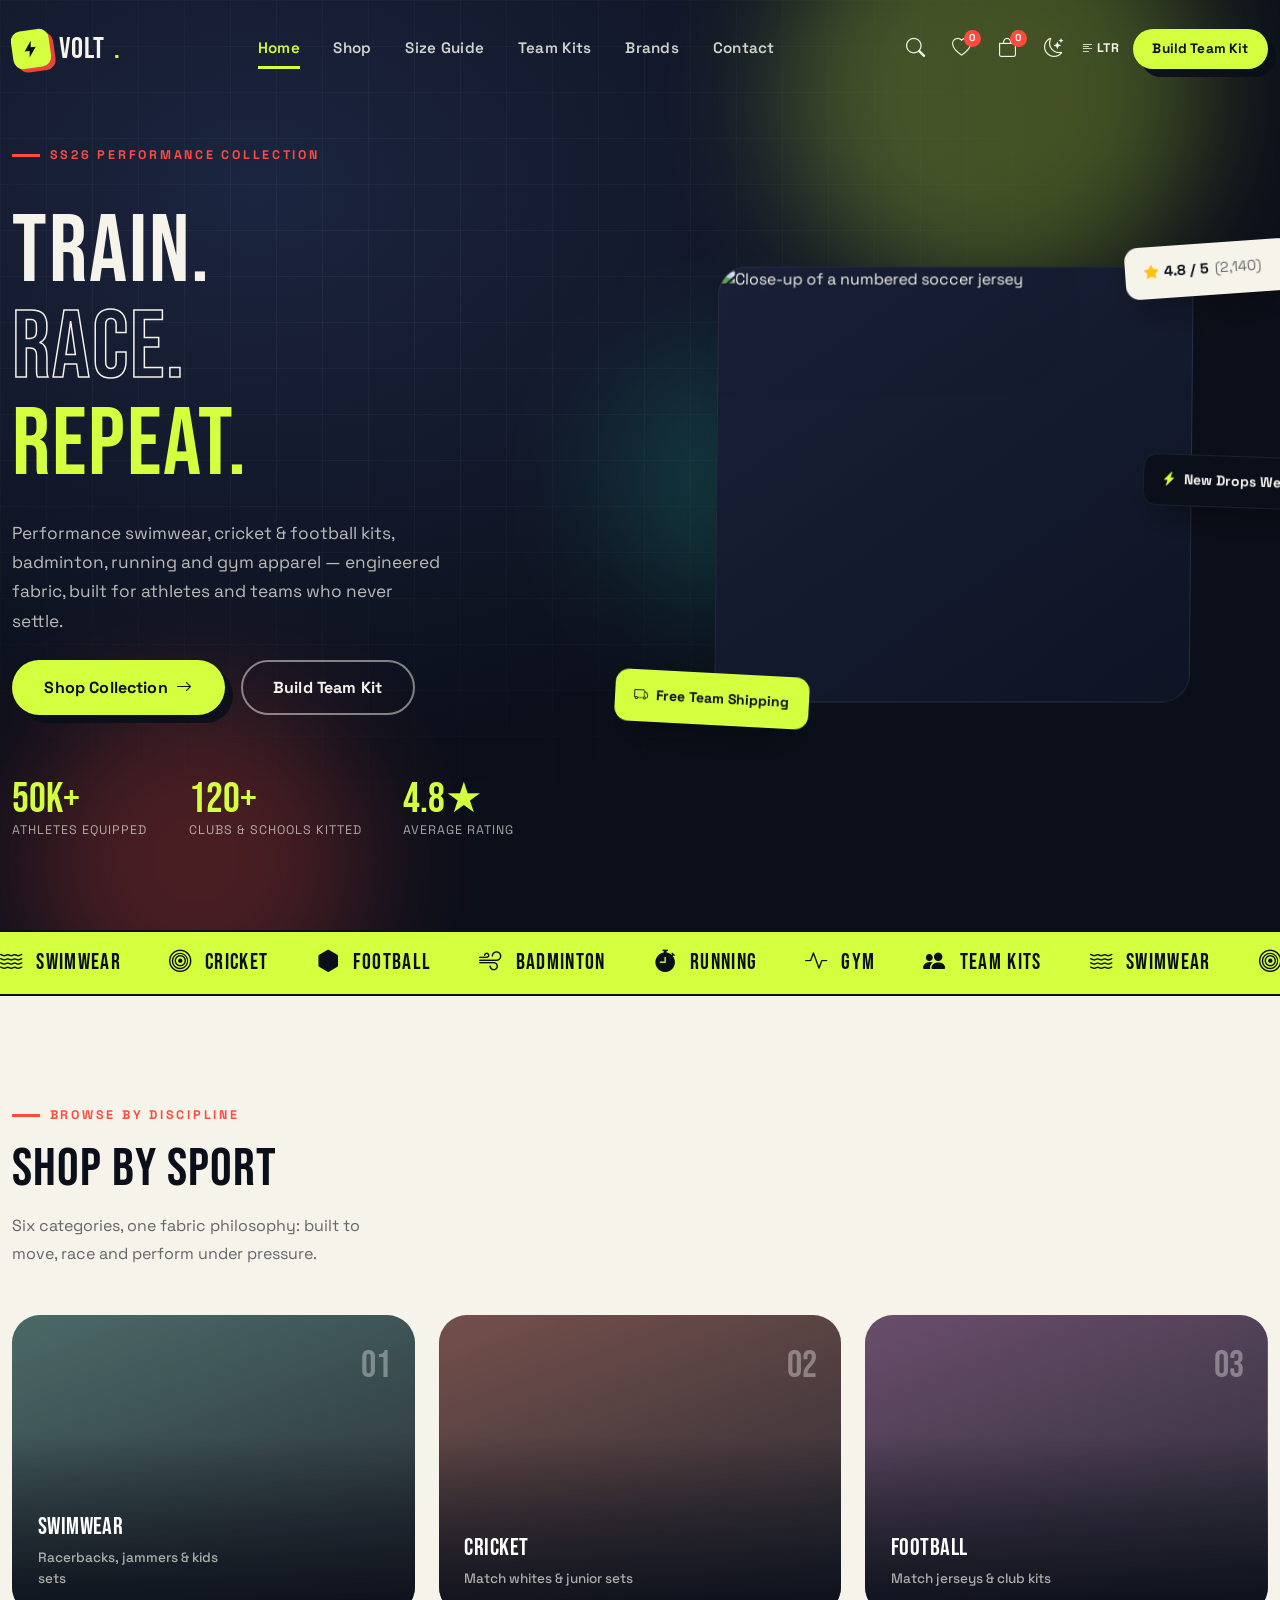
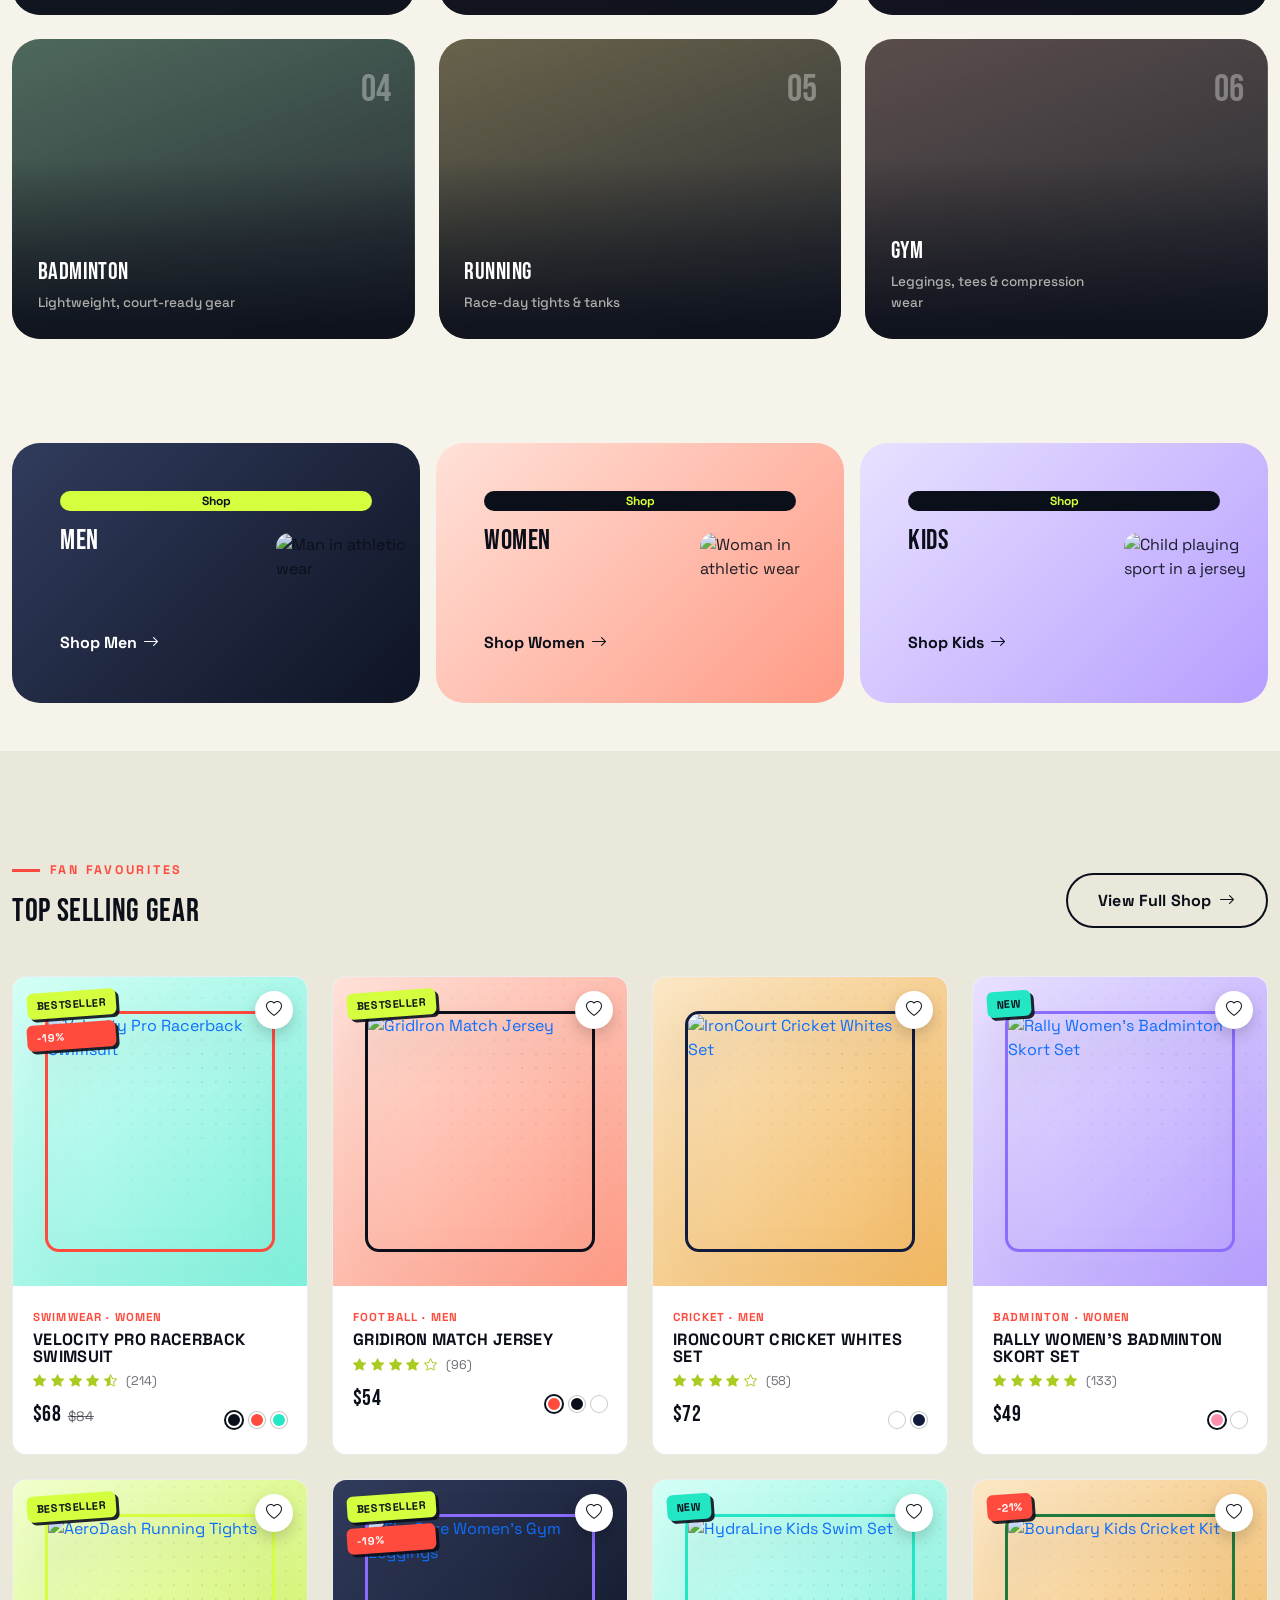
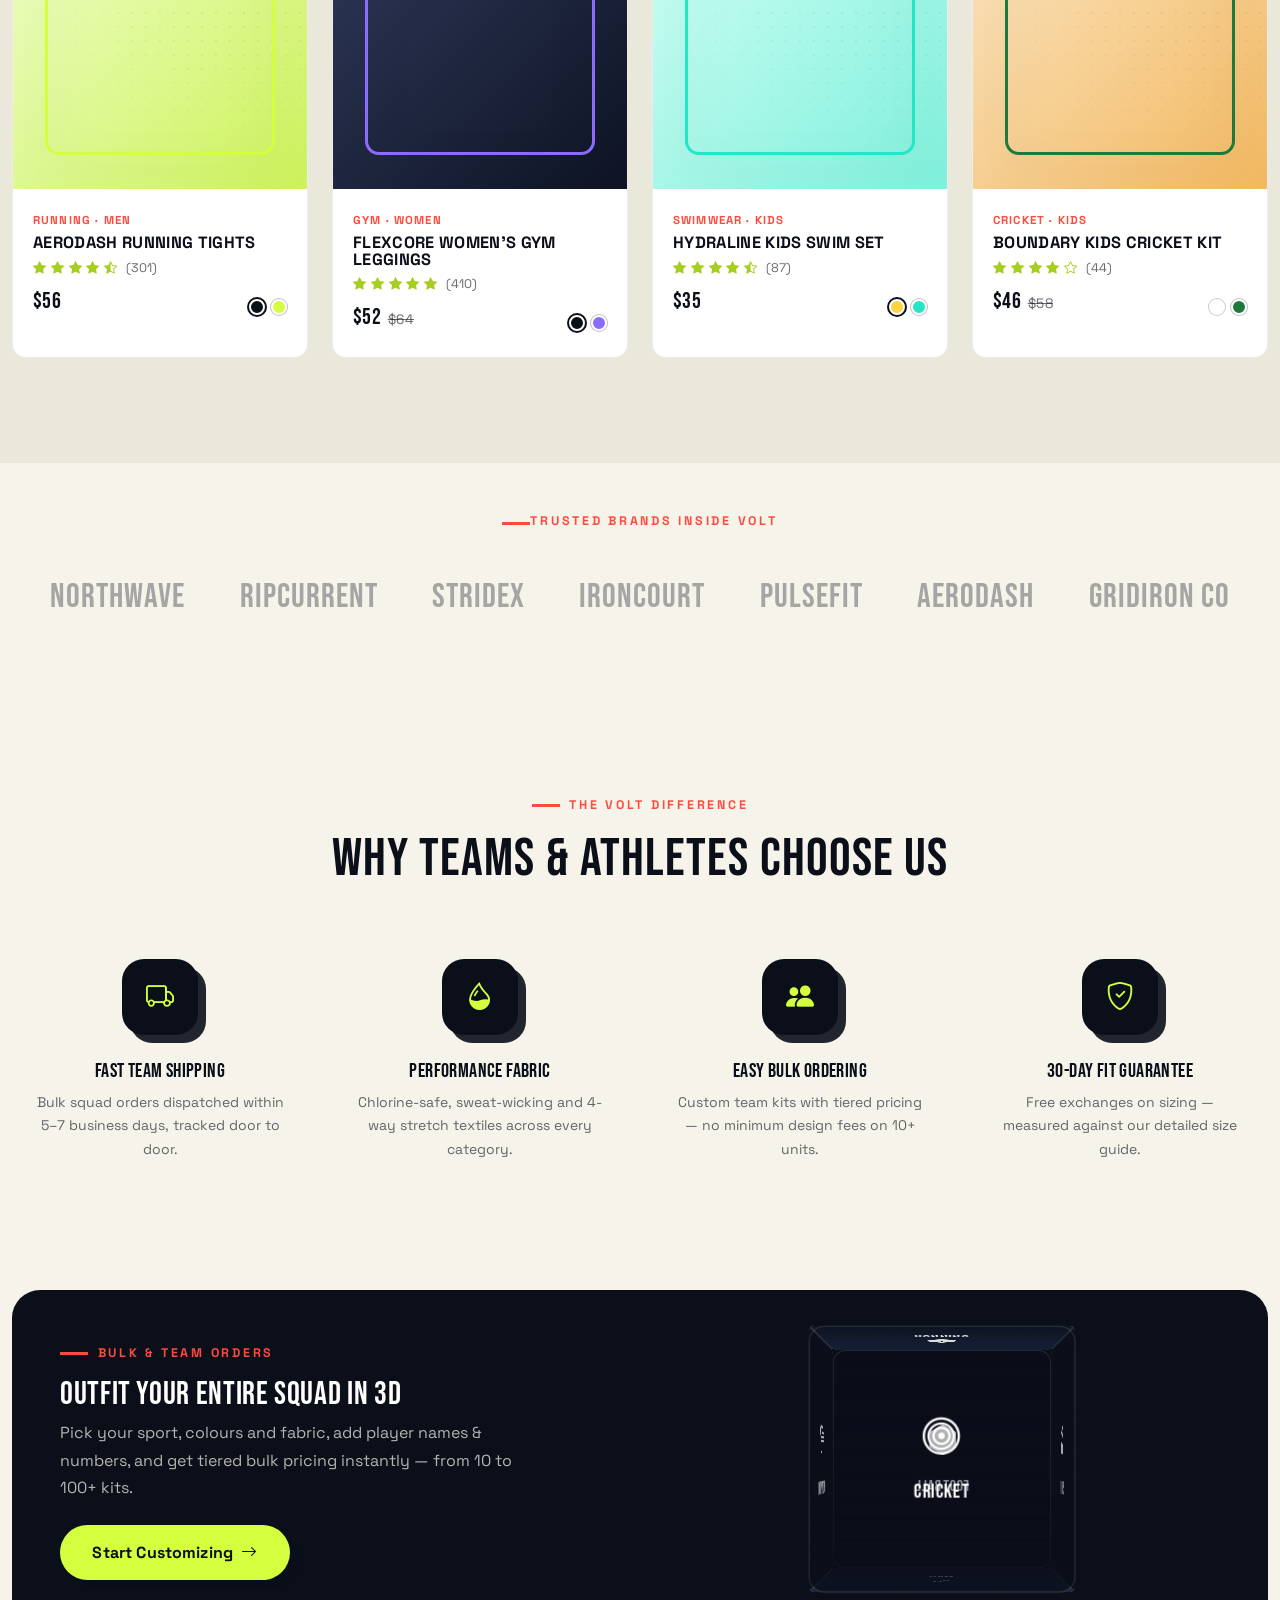
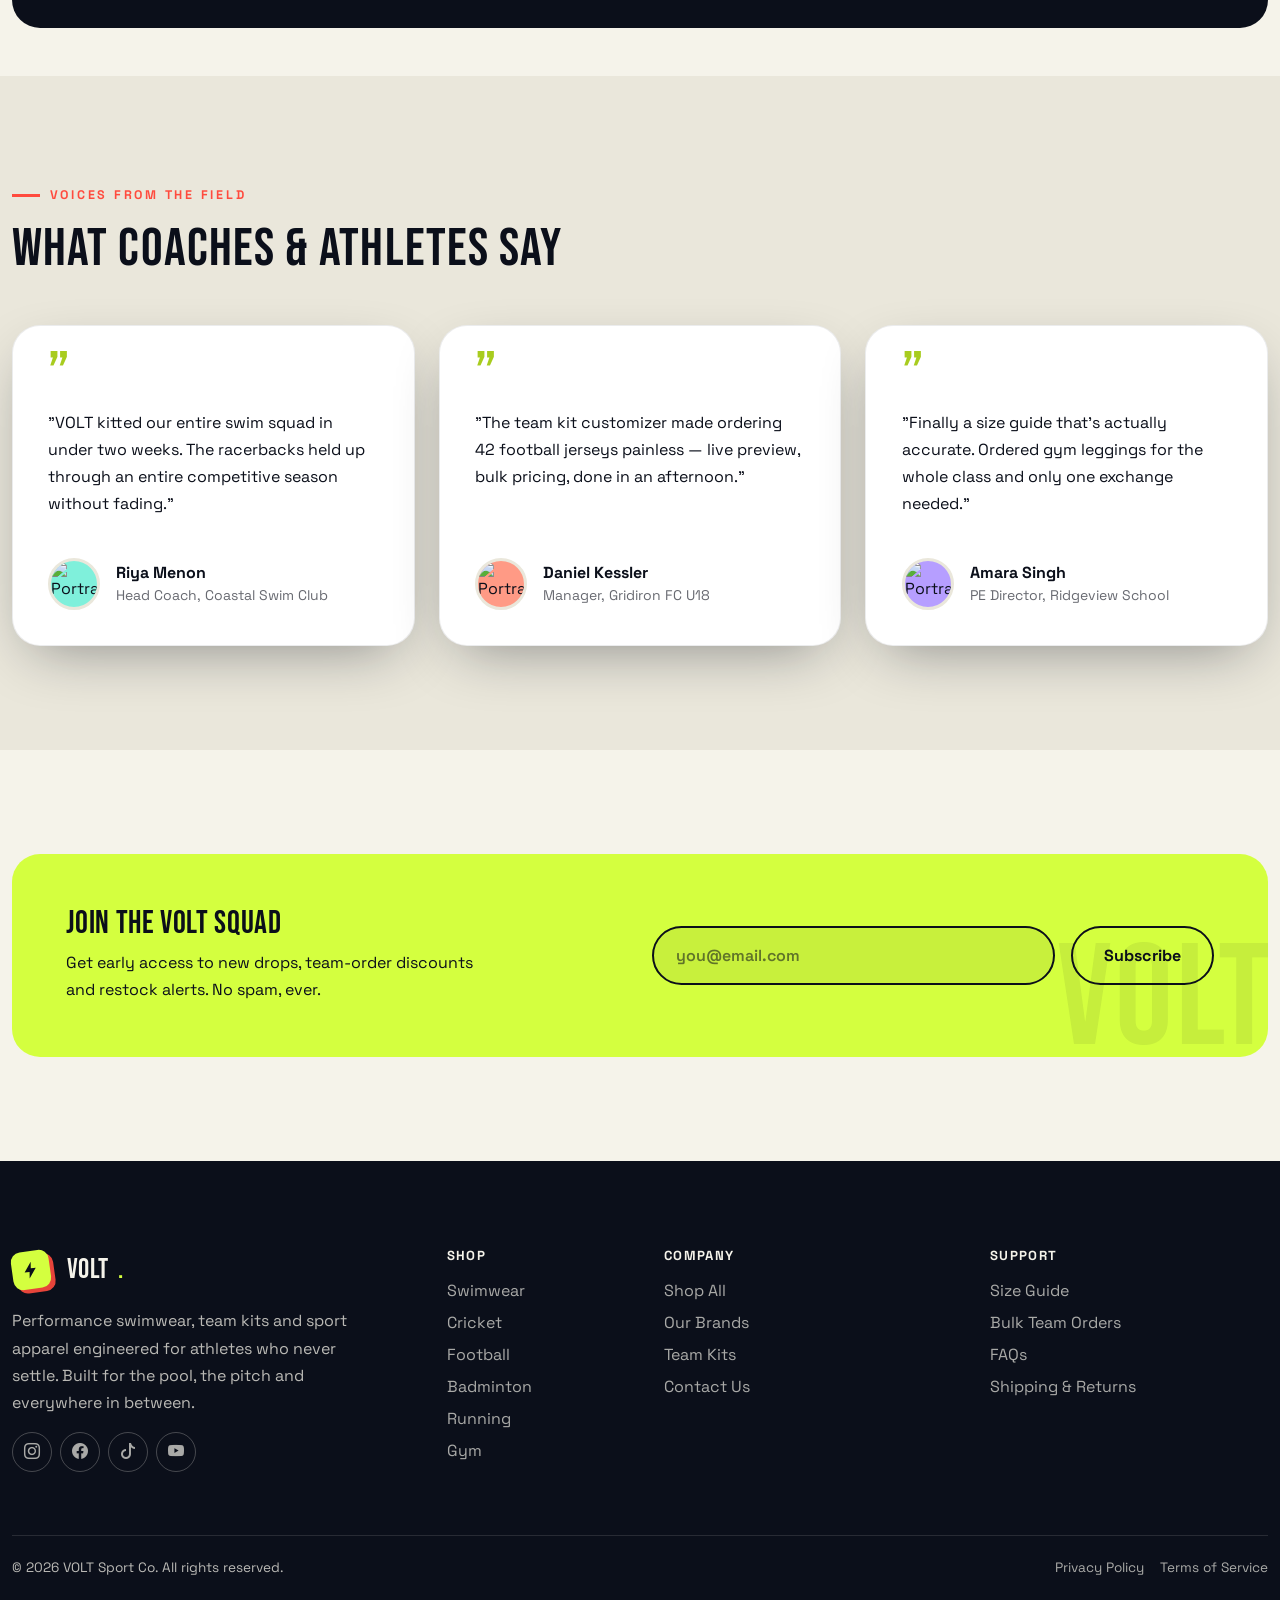
==== commit 5bbee28b: "Add files via upload" ====
--- a/velocity-sport/index.html
+++ b/velocity-sport/index.html
@@ -38,6 +38,7 @@
         <a href="wishlist.html" class="icon-btn position-relative" aria-label="Wishlist"><i class="bi bi-heart"></i><span class="cart-count" data-wishlist-count>0</span></a>
         <a href="cart.html" class="icon-btn position-relative" aria-label="Cart"><i class="bi bi-bag"></i><span class="cart-count" data-cart-count>0</span></a>
         <button type="button" class="icon-btn" aria-label="Toggle dark mode" data-theme-toggle><i class="bi bi-moon-stars" data-theme-icon></i></button>
+        <button type="button" class="icon-btn direction-toggle" aria-label="Switch to right-to-left layout" data-direction-toggle aria-pressed="false"><i class="bi bi-text-left" data-direction-icon></i><span class="direction-label ms-1">LTR</span></button>
         <a href="team-kit-customization.html" class="btn btn-volt btn-sm-pill ms-2 d-none d-xl-inline-flex">Build Team Kit</a>
       <button class="btn-icon-circle btn-icon-circle-sm d-lg-none ms-1" type="button" data-bs-toggle="offcanvas" data-bs-target="#mobileNav" aria-controls="mobileNav" aria-label="Open menu">
         <i class="bi bi-list fs-5"></i>
--- a/velocity-sport/assets/css/style.css
+++ b/velocity-sport/assets/css/style.css
@@ -231,6 +231,8 @@
 }
 .nav-actions .icon-btn:hover{ background: rgba(245,243,234,0.12); }
 .nav-actions .icon-btn:focus{ outline: 2px solid rgba(245,243,234,.4); outline-offset: 2px; }
+.direction-toggle{ font-size:.78rem !important; font-weight:700; letter-spacing:.02em; }
+.direction-toggle .direction-label{ font-family:var(--font-body); }
 .cart-count{
   position:absolute; top:2px; right:2px;
   background: var(--coral); color:#fff; font-size:.62rem; font-weight:700;
@@ -610,6 +612,9 @@
   padding-top: 5.5rem;
 }
 footer.site-footer h6{ color: var(--paper); font-family: var(--font-body); font-weight:700; text-transform:uppercase; font-size:.82rem; letter-spacing:.1em; }
+footer.site-footer .navbar-brand{ color:var(--paper); display:inline-flex; align-items:center; gap:.55rem; }
+footer.site-footer .brand-mark{ width:38px; height:38px; border-radius:10px; background:var(--volt); display:inline-flex; align-items:center; justify-content:center; transform:rotate(-8deg); box-shadow:4px 4px 0 rgba(255,75,62,.9); flex-shrink:0; }
+footer.site-footer .brand-mark svg{ width:20px; height:20px; }
 footer.site-footer a{ color: rgba(245,243,234,.68); transition: color .2s; }
 footer.site-footer a:hover{ color: var(--volt); }
 .footer-social{
@@ -656,8 +661,8 @@
 }
 .filter-block + .filter-block{ margin-top: 1.8rem; padding-top:1.8rem; border-top:1px dashed var(--border-subtle); }
 .filter-block h6{ font-family: var(--font-body); font-weight:700; text-transform:uppercase; font-size:.82rem; letter-spacing:.08em; margin-bottom: 1rem; }
-.form-check-sport .form-check-input{ width:1.15em; height:1.15em; border-radius:4px; border:2px solid var(--border-strong); background: var(--input-bg); }
-.form-check-sport .form-check-input:checked{ background-color: var(--ink); border-color: var(--ink); }
+.form-check-sport .form-check-input{ width:1.15em; height:1.15em; border-radius:4px; border:2px solid var(--border-strong); background-color: var(--input-bg); }
+.form-check-sport .form-check-input:checked{ background-color: var(--ink); border-color: var(--ink); background-image: url("data:image/svg+xml,%3csvg xmlns='http://www.w3.org/2000/svg' viewBox='0 0 16 16'%3e%3cpath fill='none' stroke='%23D4FF3F' stroke-linecap='round' stroke-linejoin='round' stroke-width='2.5' d='m3 8 3 3 7-7'/%3e%3c/svg%3e"); }
 .form-check-sport label{ font-size:.92rem; font-weight:500; }
 .color-filter{ display:flex; flex-wrap:wrap; gap:.55rem; }
 .color-filter .swatch{ width:24px; height:24px; }
@@ -671,11 +676,6 @@
   display:inline-flex; align-items:center; justify-content:center;
 }
 .view-toggle button.active{ background: var(--ink); color: var(--volt); }
-.pagination-sport .page-link{
-  border: none; background: transparent; color: var(--text-primary); font-weight:700;
-  width:42px; height:42px; border-radius:50%; display:flex; align-items:center; justify-content:center; margin: 0 .2rem;
-}
-.pagination-sport .page-item.active .page-link{ background: var(--ink); color: var(--volt); }
 
 /* List view for shop grid */
 [data-product-grid].view-list .product-item{ flex: 0 0 100%; max-width:100%; }
@@ -736,6 +736,9 @@
 
 /* ---------- Team kit customizer ---------- */
 .kit-builder{ background: var(--bg-surface); border-radius: var(--radius-lg); border: 1px solid var(--border-subtle); color: var(--text-primary); }
+.kit-builder .form-control, .kit-builder .form-select{ background-color:var(--input-bg); color:var(--text-primary) !important; caret-color:var(--text-primary); }
+.kit-builder .form-control::placeholder{ color:var(--text-muted); opacity:1; }
+.kit-builder .form-select option{ background:var(--bg-surface); color:var(--text-primary); }
 .kit-preview-stage{
   background: radial-gradient(ellipse at center, #1c2540, var(--ink));
   border-radius: var(--radius-lg);
@@ -793,8 +796,10 @@
 .form-floating-sport label{ color: var(--text-muted); }
 .form-floating-sport .form-control, .form-floating-sport .form-select{
   border-radius: var(--radius-sm); border: 2px solid var(--border-subtle); min-height:58px;
-  background: var(--input-bg); color: var(--text-primary);
-}
+  background: var(--input-bg); color: var(--text-primary) !important; caret-color:var(--text-primary);
+}
+.form-floating-sport .form-select option{ background:var(--bg-surface); color:var(--text-primary); }
+.form-floating-sport .form-control::placeholder{ color:var(--text-muted); opacity:1; }
 .form-floating-sport .form-control:focus, .form-floating-sport .form-select:focus{
   border-color: var(--border-strong); box-shadow: none;
 }
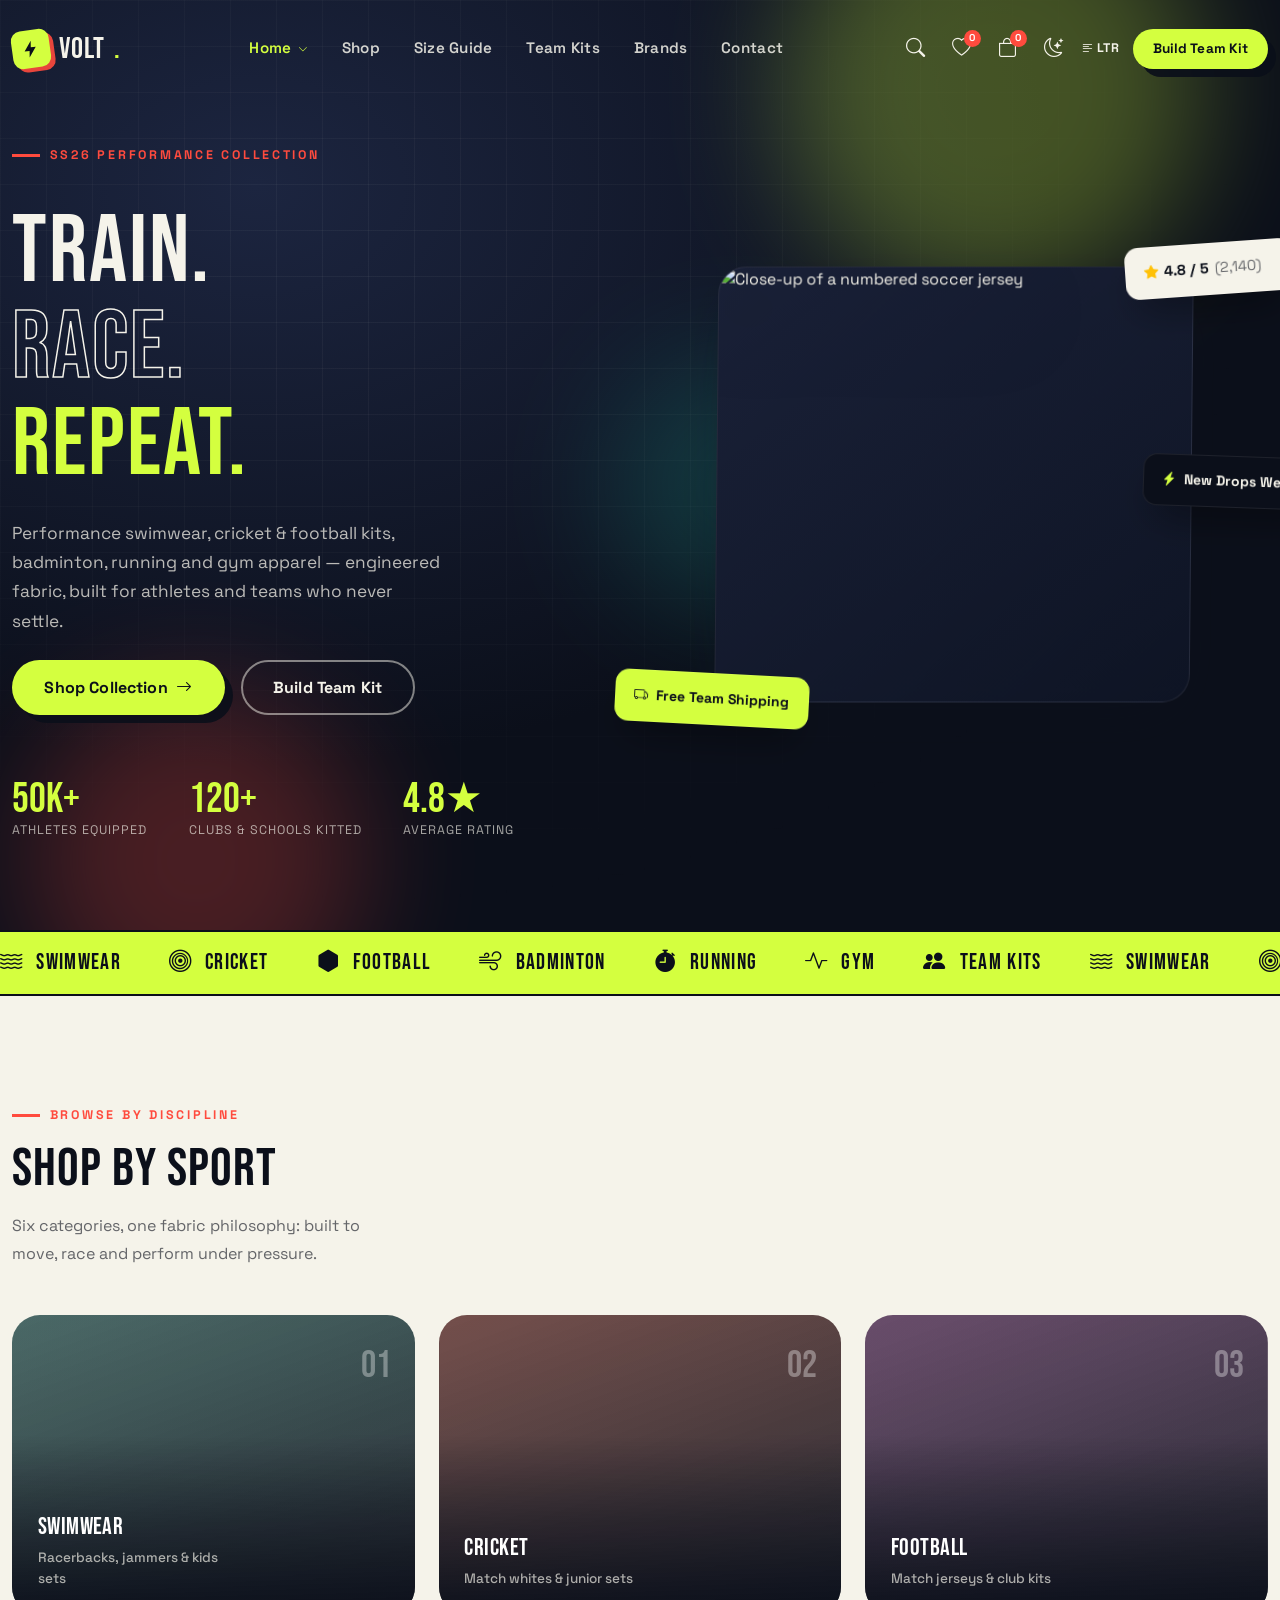
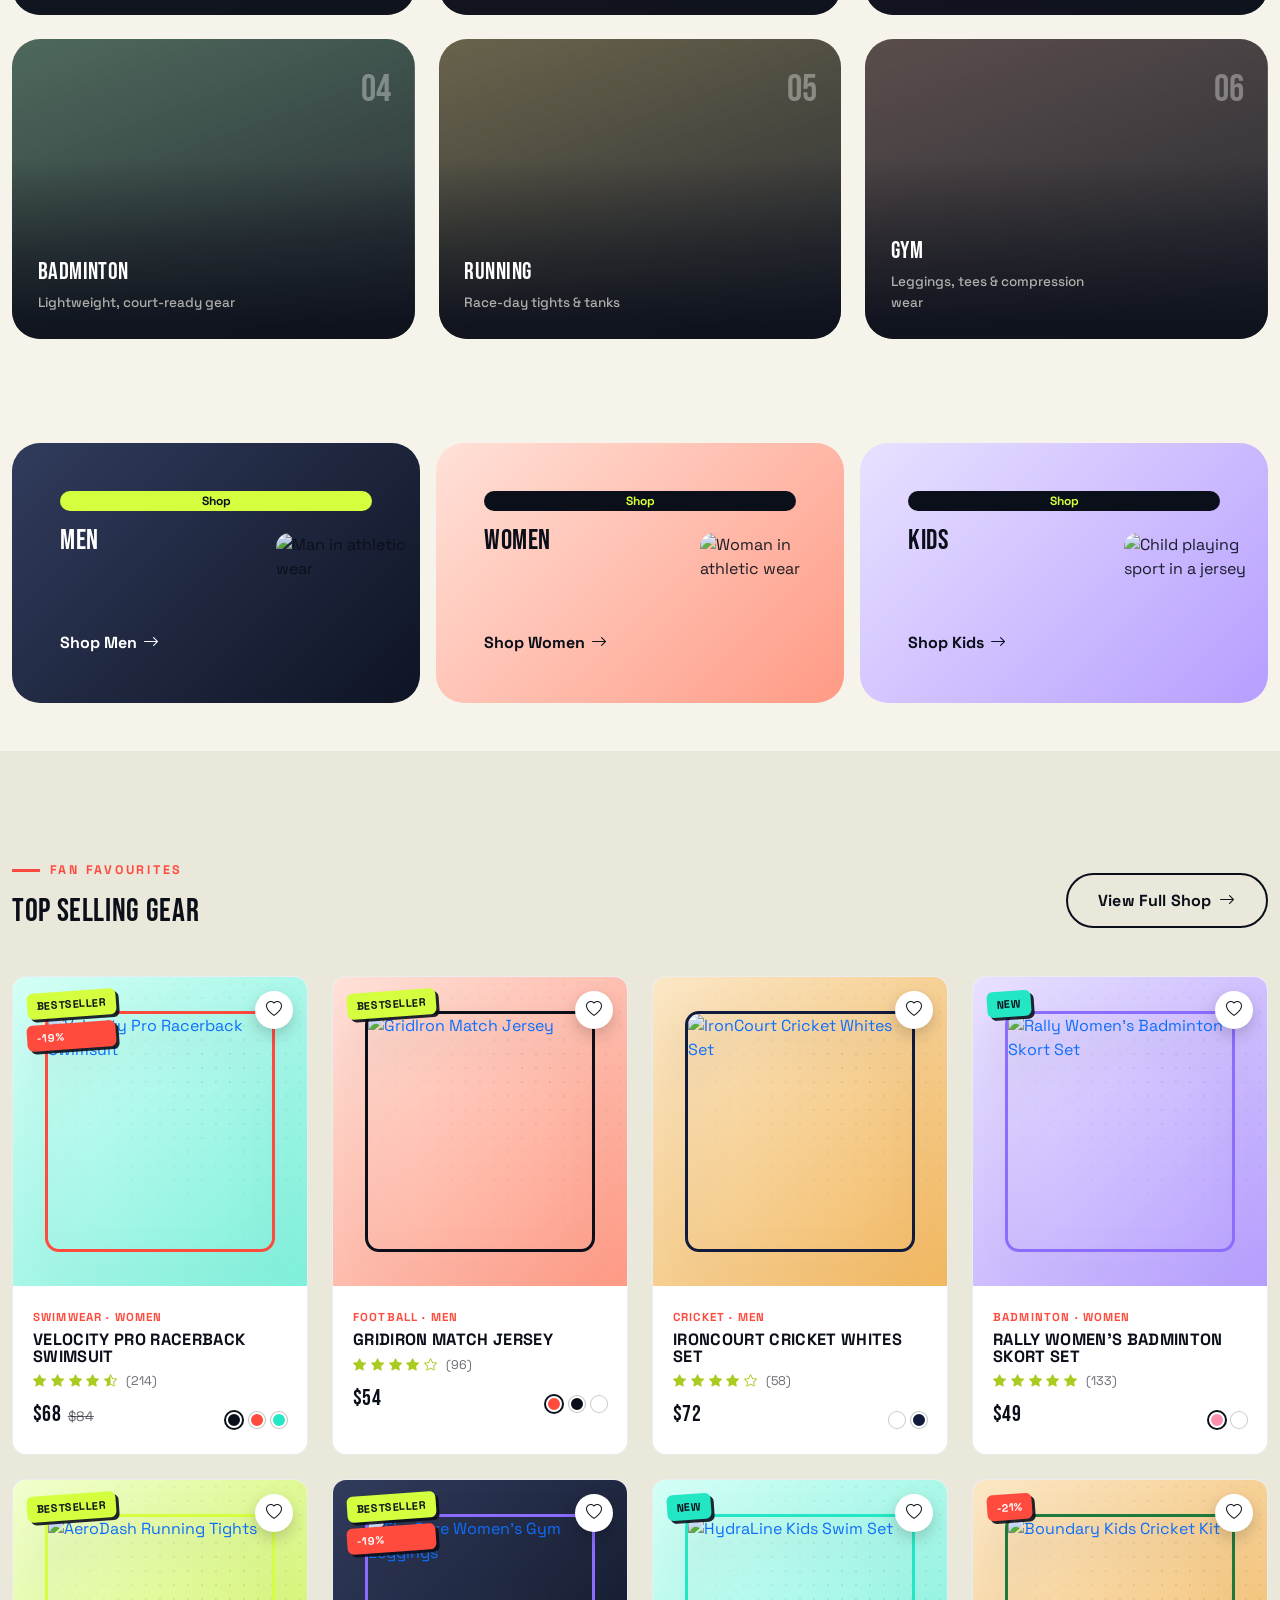
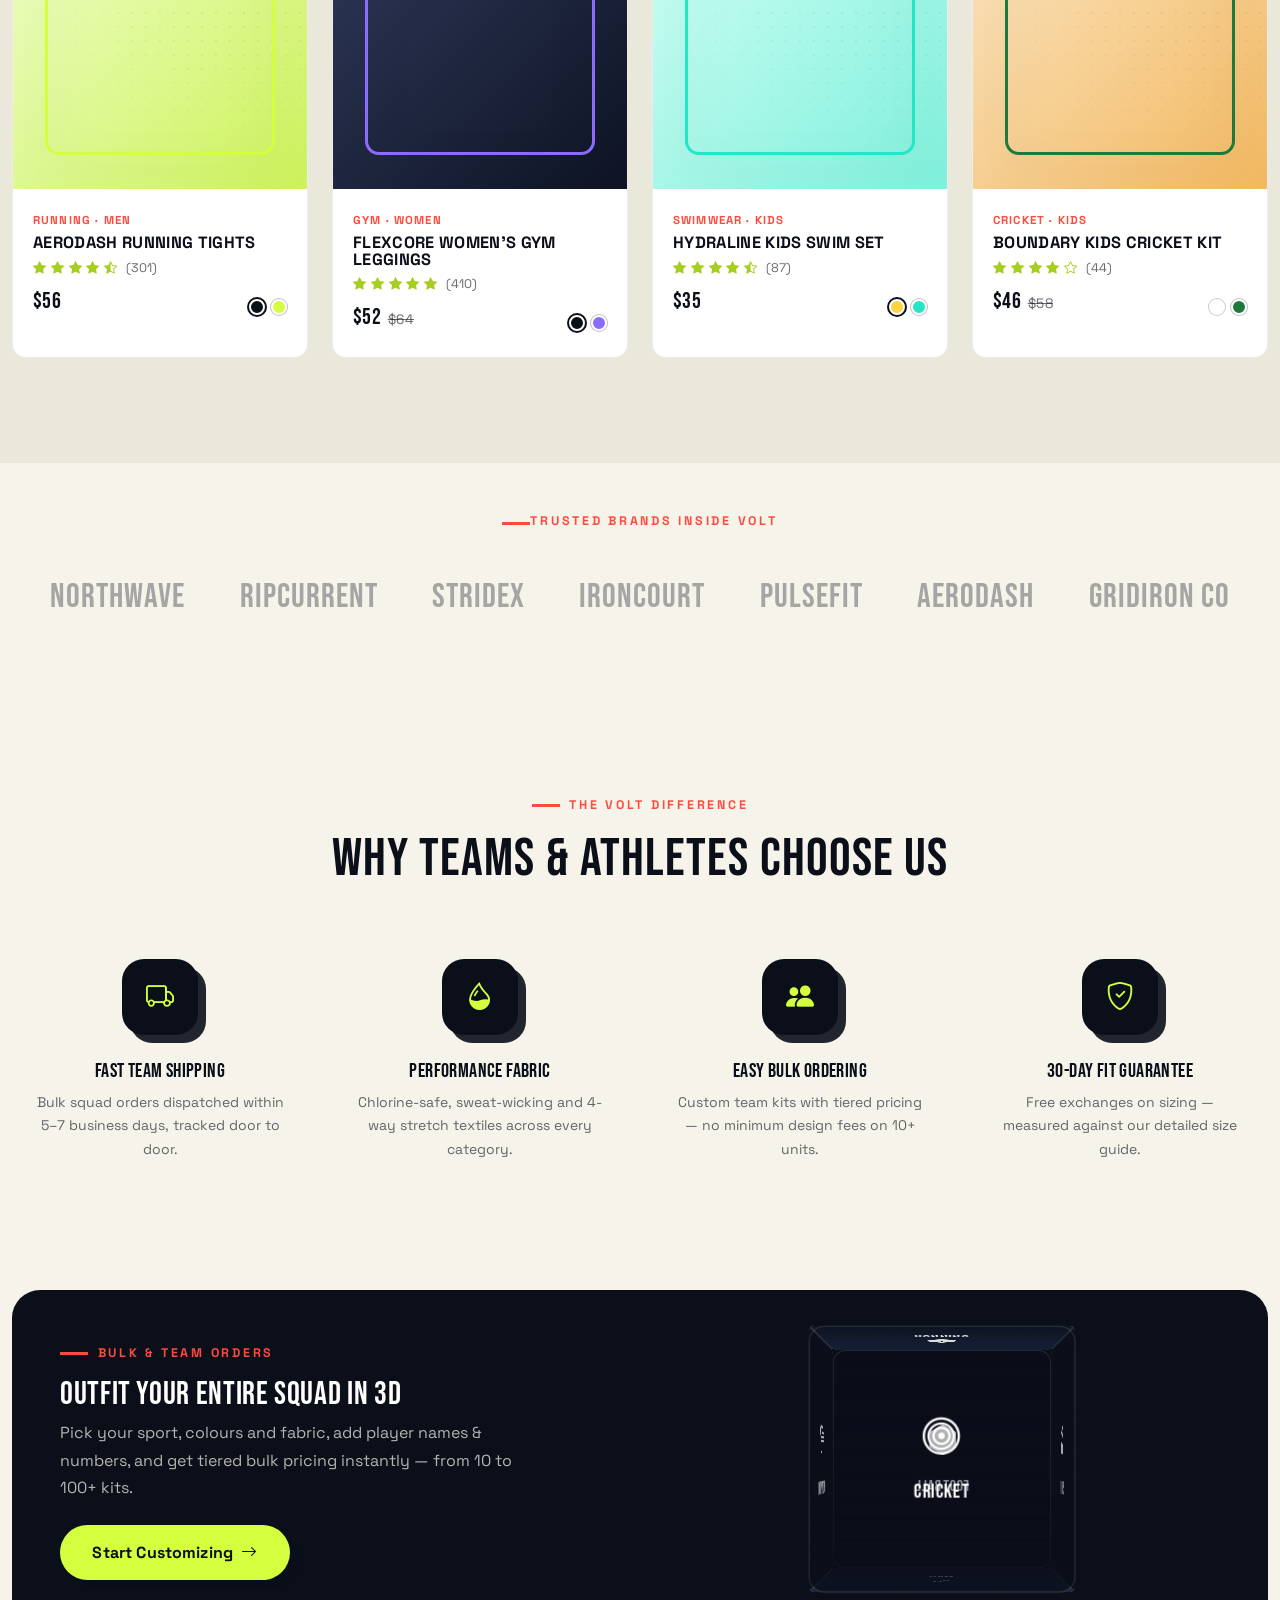
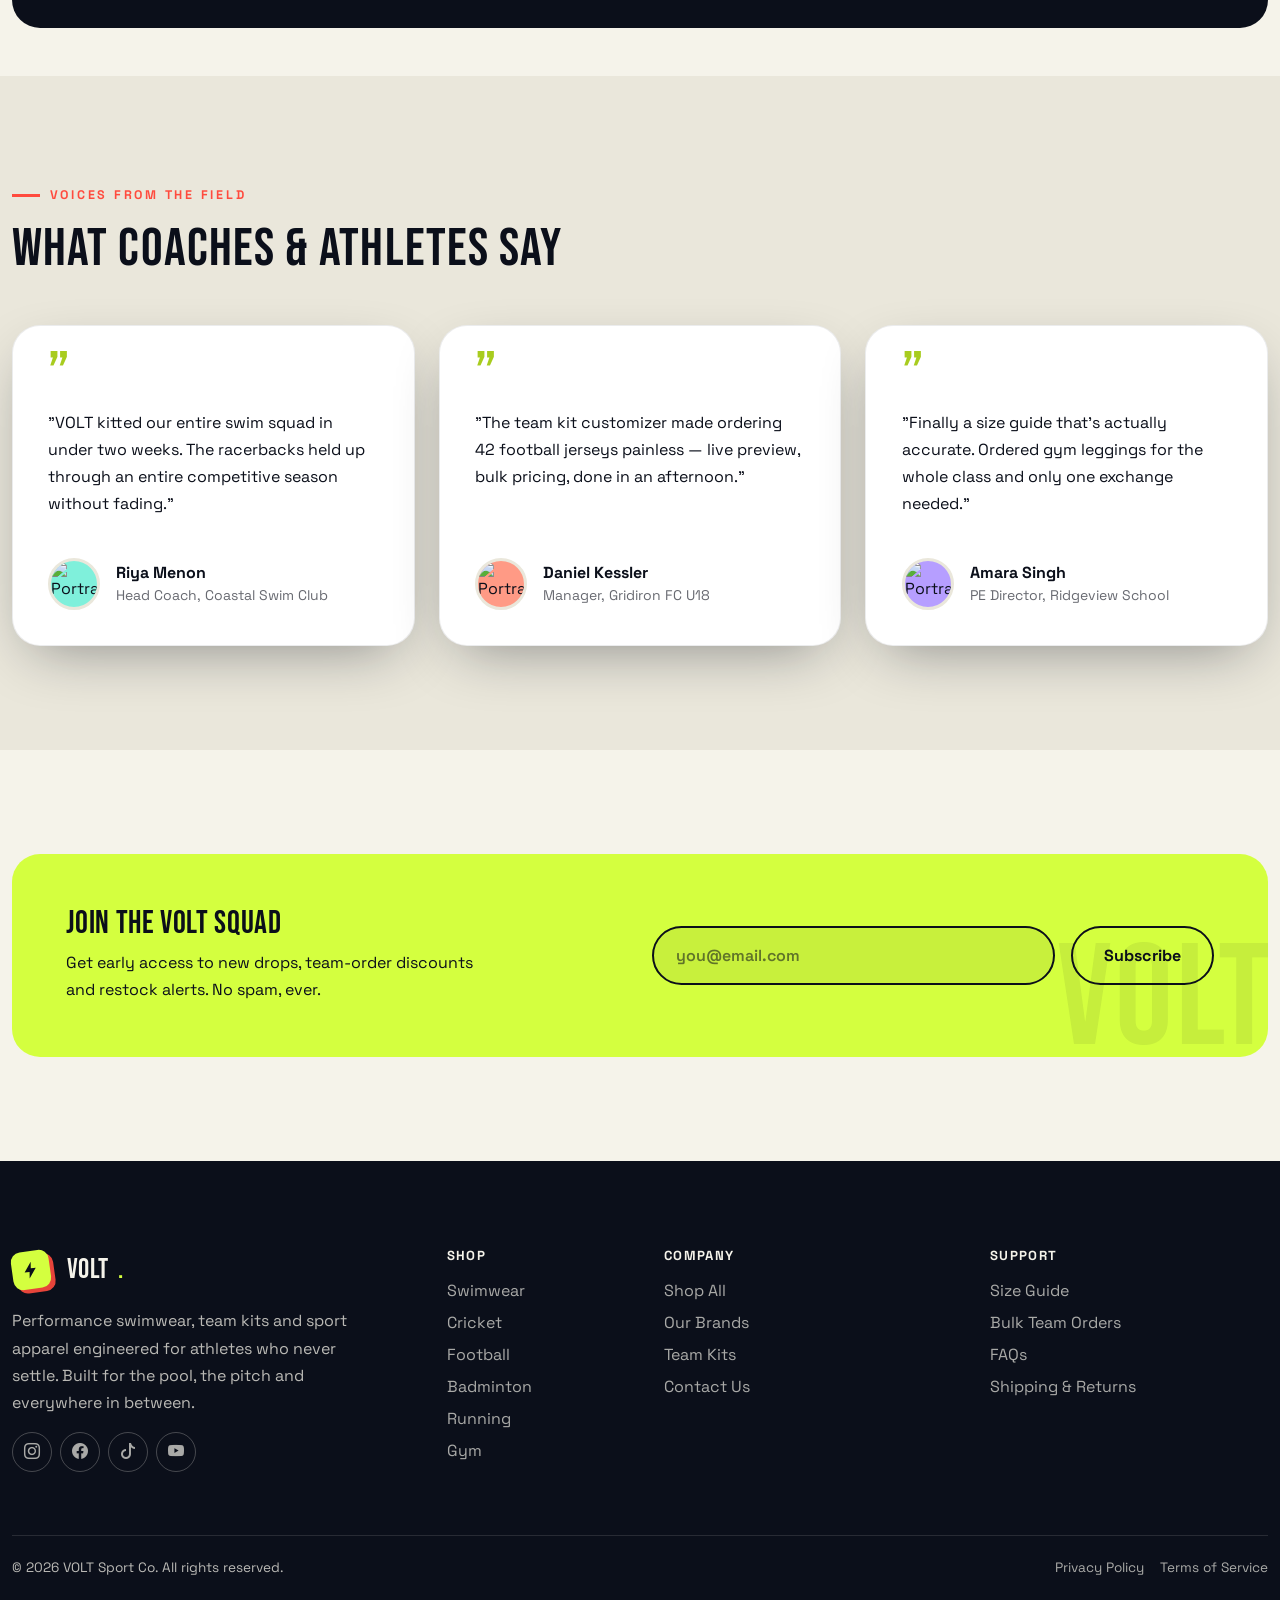
==== commit 8d6dc8a5: "Add files via upload" ====
--- a/velocity-sport/index.html
+++ b/velocity-sport/index.html
@@ -26,7 +26,13 @@
       VOLT<span style="color:var(--volt);">.</span>
     </a>
     <ul class="navbar-nav nav-links d-none d-lg-flex flex-row mb-0 mx-auto">
-        <li class="nav-item"><a class="nav-link active" href="index.html">Home</a></li>
+        <li class="nav-item dropdown home-dropdown">
+          <a class="nav-link dropdown-toggle active" href="index.html" id="homeNavDropdown" role="button" data-bs-toggle="dropdown" aria-expanded="false">Home<i class="bi bi-chevron-down home-caret"></i></a>
+          <ul class="dropdown-menu" aria-labelledby="homeNavDropdown">
+            <li><a class="dropdown-item active" href="index.html">Home 1</a></li>
+            <li><a class="dropdown-item" href="home2.html">Home 2</a></li>
+          </ul>
+        </li>
         <li class="nav-item"><a class="nav-link" href="shop.html">Shop</a></li>
         <li class="nav-item"><a class="nav-link" href="size-guide.html">Size Guide</a></li>
         <li class="nav-item"><a class="nav-link" href="team-kit-customization.html">Team Kits</a></li>
@@ -54,7 +60,8 @@
   </div>
   <div class="offcanvas-body d-flex flex-column">
     <ul class="navbar-nav flex-grow-1">
-      <li><a class="nav-link" href="index.html">Home</a></li>
+      <li><a class="nav-link" href="index.html">Home 1</a></li>
+      <li><a class="nav-link" href="home2.html">Home 2</a></li>
       <li><a class="nav-link" href="shop.html">Shop</a></li>
       <li><a class="nav-link" href="size-guide.html">Size Guide</a></li>
       <li><a class="nav-link" href="team-kit-customization.html">Team Kits</a></li>
--- a/velocity-sport/assets/css/style.css
+++ b/velocity-sport/assets/css/style.css
@@ -242,6 +242,31 @@
 }
 .offcanvas-sport{ background: var(--ink); color: var(--paper); width: min(380px, 88vw); }
 .offcanvas-sport .nav-link{ color: var(--paper); font-size:1.4rem; font-family: var(--font-display); letter-spacing:.03em; padding:.6rem 0; }
+
+/* ---------- "Home" dropdown (Home 1 / Home 2) ---------- */
+/* The site's .nav-links .nav-link::after rule (the underline sweep) already
+   owns the ::after pseudo-element on every nav-link, so Bootstrap's own
+   .dropdown-toggle::after caret would either lose that fight or clobber the
+   underline depending on specificity. Rather than relying on a pseudo-element
+   both features want, we kill Bootstrap's built-in caret outright and render
+   our own caret as a real inline icon — that keeps the underline animation
+   working on the toggle exactly like every other nav-link. */
+#mainNav .home-dropdown .dropdown-toggle::after{ display:none; }
+.home-caret{ font-size:.6rem; margin-left:.4rem; vertical-align:.1em; transition: transform .25s var(--ease-out); }
+.home-dropdown.show .home-caret{ transform: rotate(180deg); }
+.home-dropdown .dropdown-menu{
+  background: var(--ink); border: 1px solid rgba(245,243,234,.14);
+  border-radius: var(--radius-md); padding:.4rem;
+  box-shadow: var(--shadow-soft); margin-top:.9rem !important;
+}
+.home-dropdown .dropdown-item{
+  font-family: var(--font-body); font-weight:600; font-size:.9rem;
+  color: rgba(245,243,234,.85); border-radius: var(--radius-sm);
+  padding:.55rem .9rem;
+}
+.home-dropdown .dropdown-item:hover,
+.home-dropdown .dropdown-item:focus{ background: rgba(245,243,234,.1); color: var(--paper); }
+.home-dropdown .dropdown-item.active{ background: var(--volt); color: var(--ink); }
 
 /* ---------- Hero (3D layered) ---------- */
 .hero{
@@ -1001,6 +1026,54 @@
 .empty-state{ text-align:center; padding: 4.5rem 1rem; }
 .empty-state > i{ font-size:4.5rem; color: var(--text-muted); opacity:.35; display:block; margin-bottom:1rem; }
 
+/* ---------- Home 2: full-bleed photo hero ---------- */
+.hero-photo{
+  position:relative; overflow:hidden;
+  background: var(--ink); color: var(--paper);
+  padding: 11.5rem 0 5.5rem;
+}
+.hero-photo-bg{
+  position:absolute; inset:0; z-index:0;
+  background-size:cover; background-position:center;
+}
+.hero-photo-overlay{
+  position:absolute; inset:0; z-index:1;
+  background:
+    linear-gradient(180deg, rgba(11,15,26,.5) 0%, rgba(11,15,26,.85) 68%, rgba(11,15,26,.97) 100%),
+    linear-gradient(100deg, rgba(11,15,26,.92) 8%, rgba(11,15,26,.25) 55%);
+}
+.hero-photo .container{ position:relative; z-index:2; }
+.hero-photo .hero-stats .stat-num{ font-size:2.3rem; }
+
+/* ---------- Home 2: numbered "how it works" step tiles ---------- */
+.step-tile{ position:relative; }
+.step-num{
+  position:absolute; top:-14px; left:-14px; z-index:1;
+  width:34px; height:34px; border-radius:50%;
+  background: var(--volt); color: var(--ink);
+  font-family: var(--font-display); font-size:1.05rem;
+  display:flex; align-items:center; justify-content:center;
+  box-shadow: 0 6px 14px -2px rgba(0,0,0,.35);
+}
+.step-connector{
+  display:none;
+}
+@media (min-width: 992px){
+  .step-connector{
+    display:block; position:absolute; top:38px; left:calc(50% + 46px); right:calc(-50% + 46px);
+    height:2px; background: repeating-linear-gradient(90deg, var(--border-subtle) 0 8px, transparent 8px 16px);
+    z-index:0;
+  }
+}
+
+/* ---------- Home 2: initials avatar for the testimonial spotlight ---------- */
+.avatar-initials{
+  width:64px; height:64px; border-radius:50%; flex-shrink:0;
+  display:flex; align-items:center; justify-content:center;
+  font-family: var(--font-display); font-size:1.4rem; color: var(--ink);
+  background: var(--volt);
+}
+
 /* ---------- Responsive ---------- */
 @media (max-width: 991.98px){
   .hero-stage{ height: 380px; margin-top: 2.5rem; }
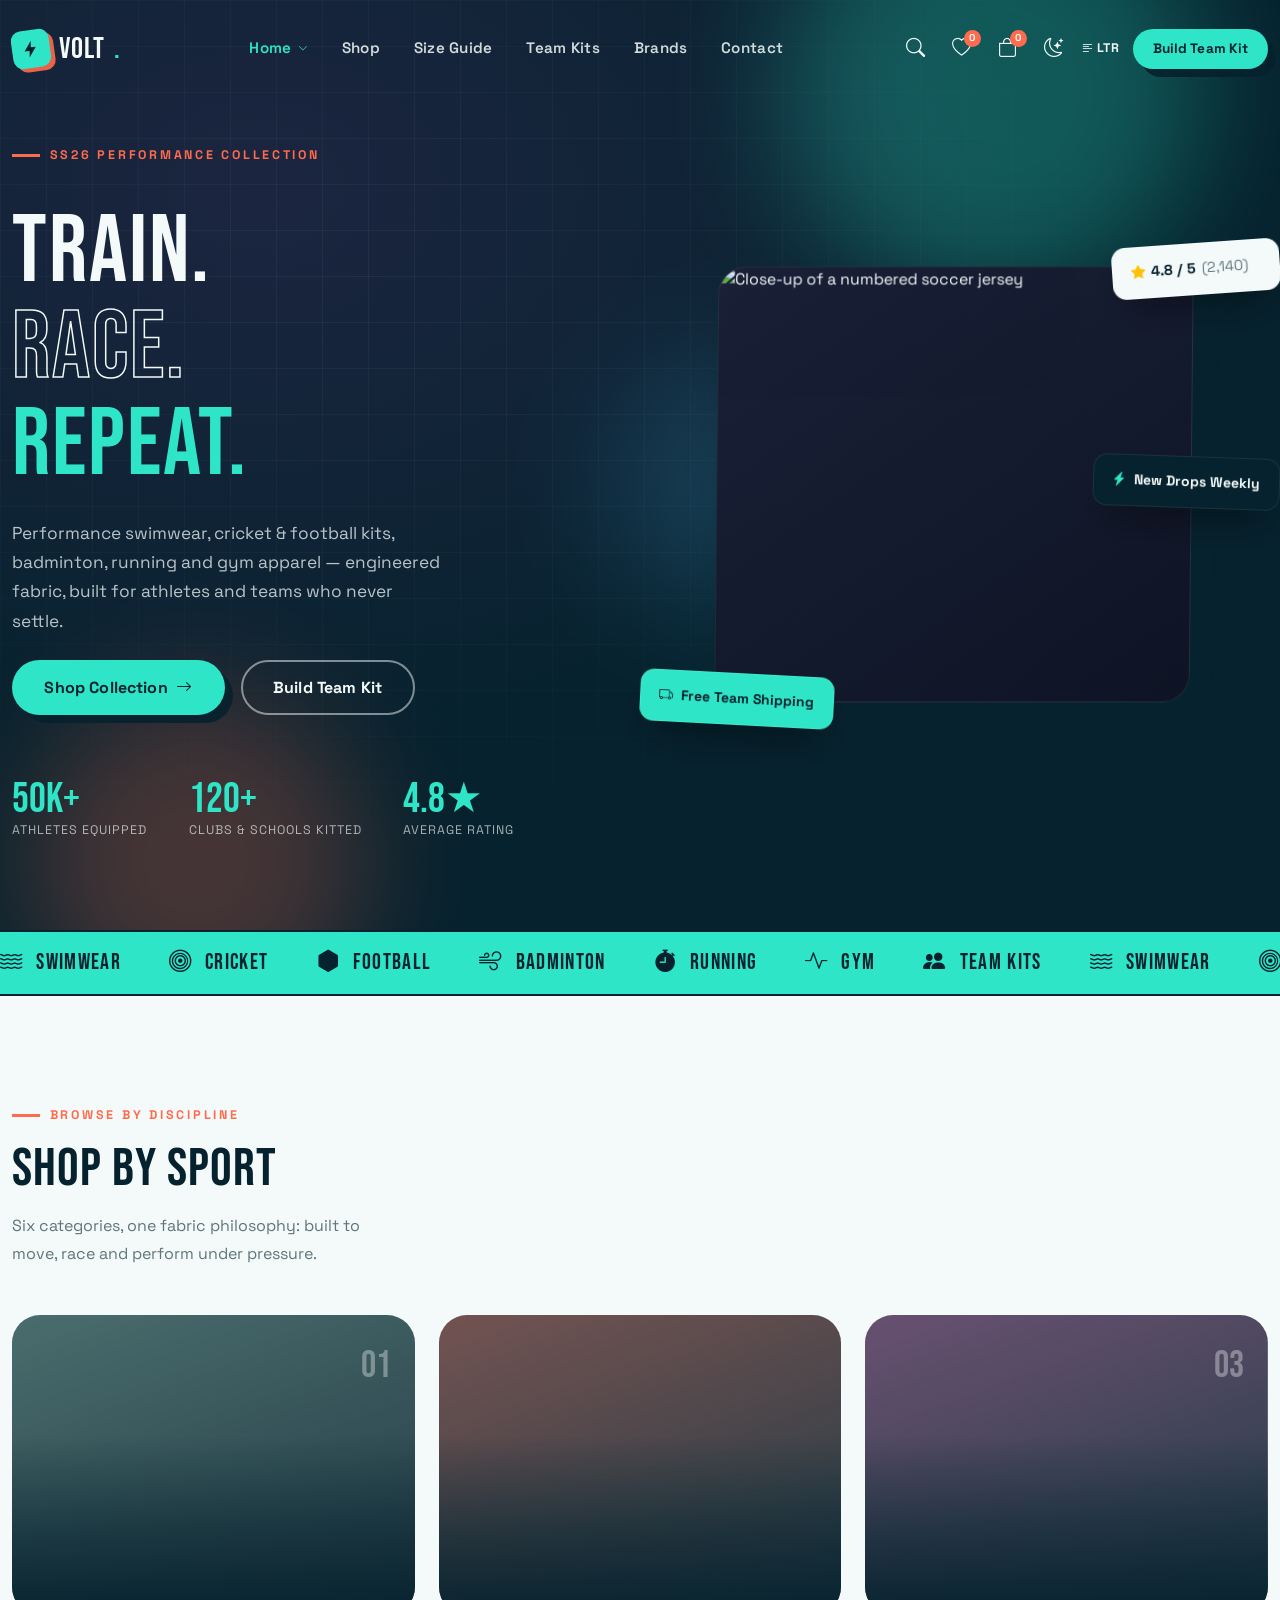
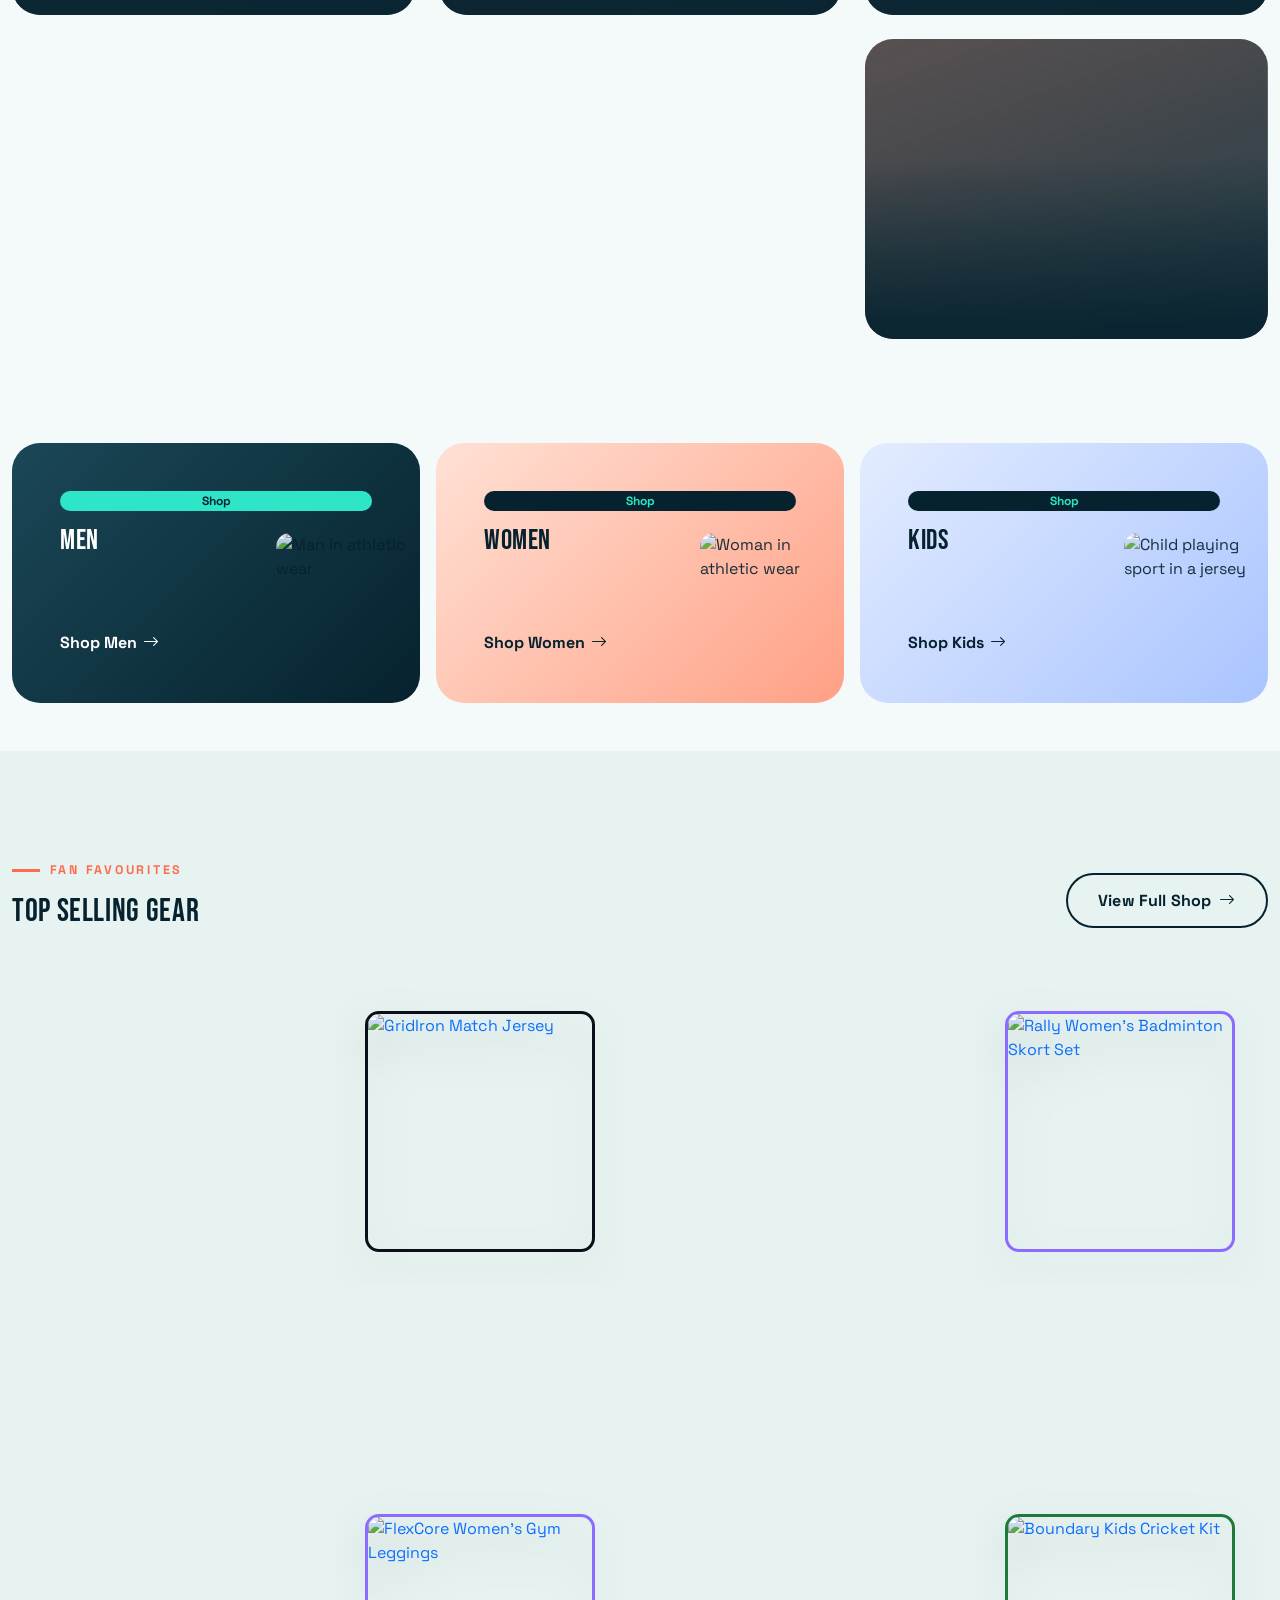
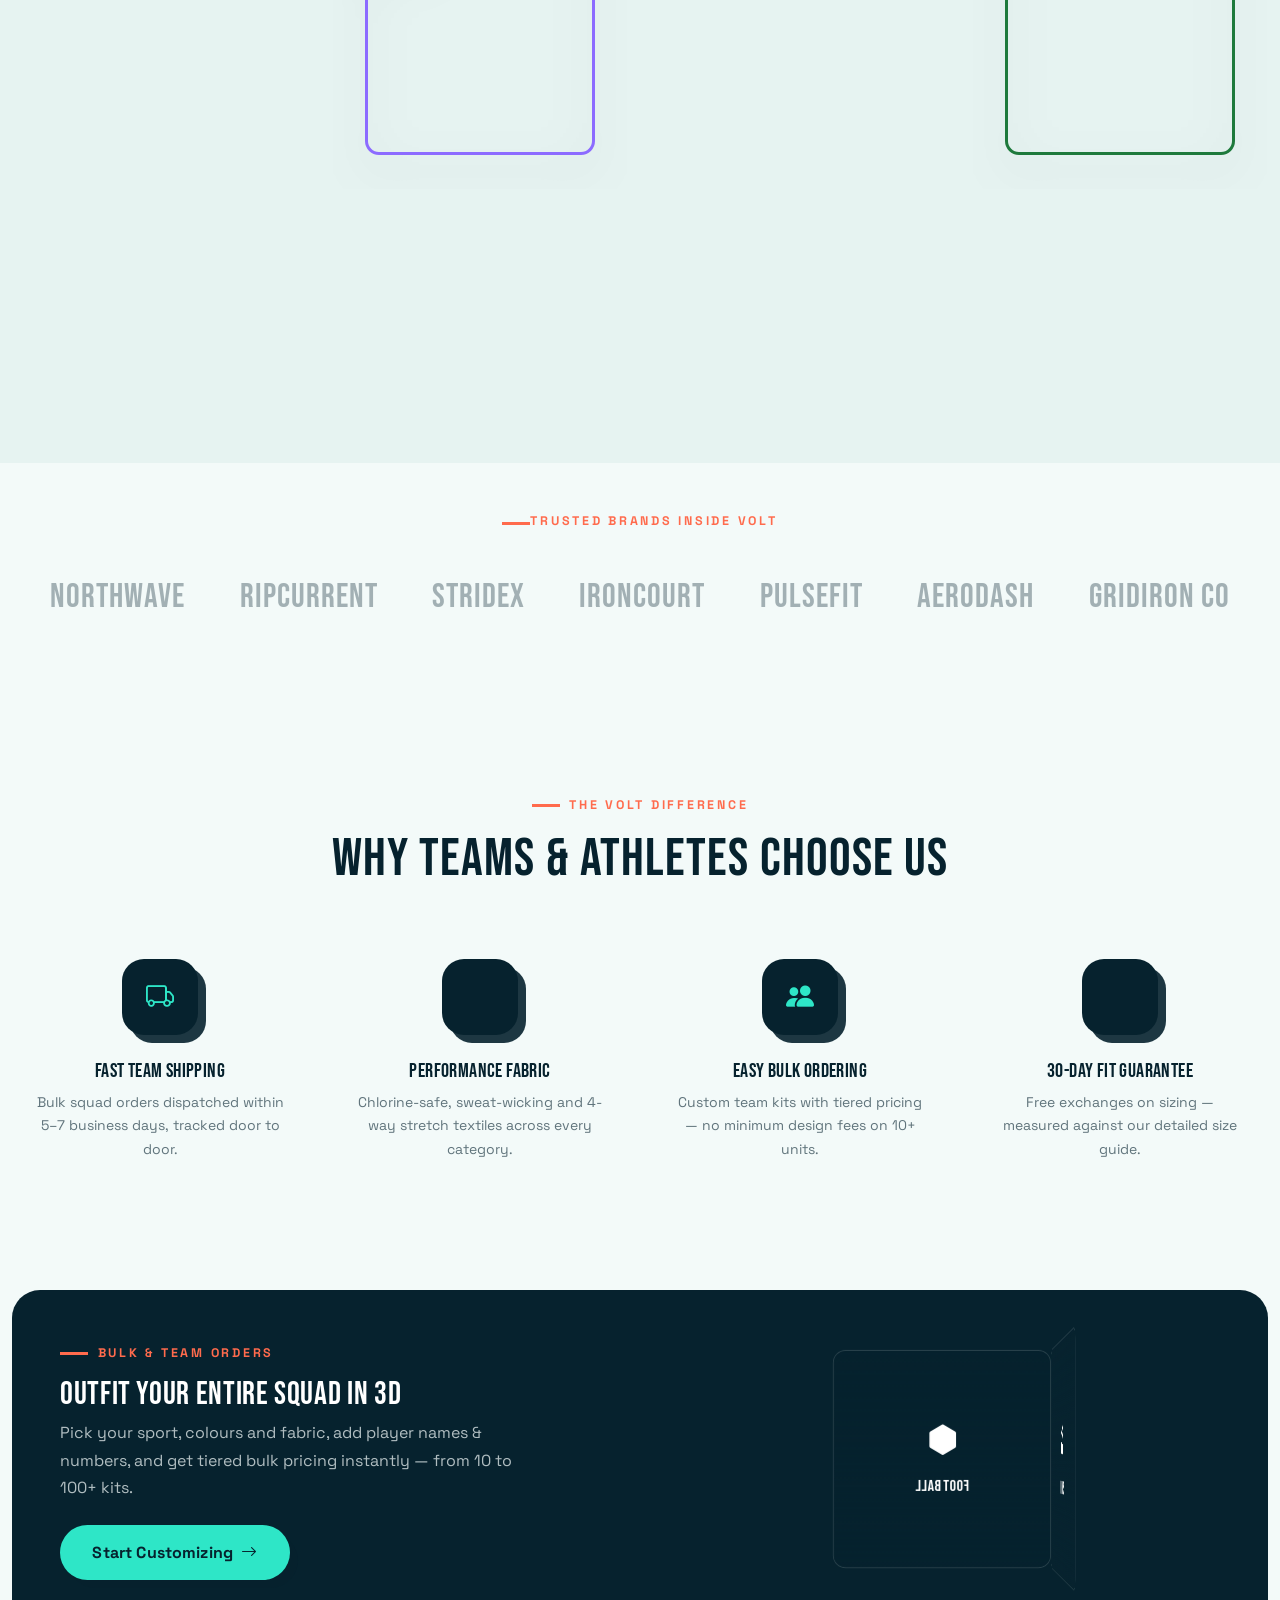
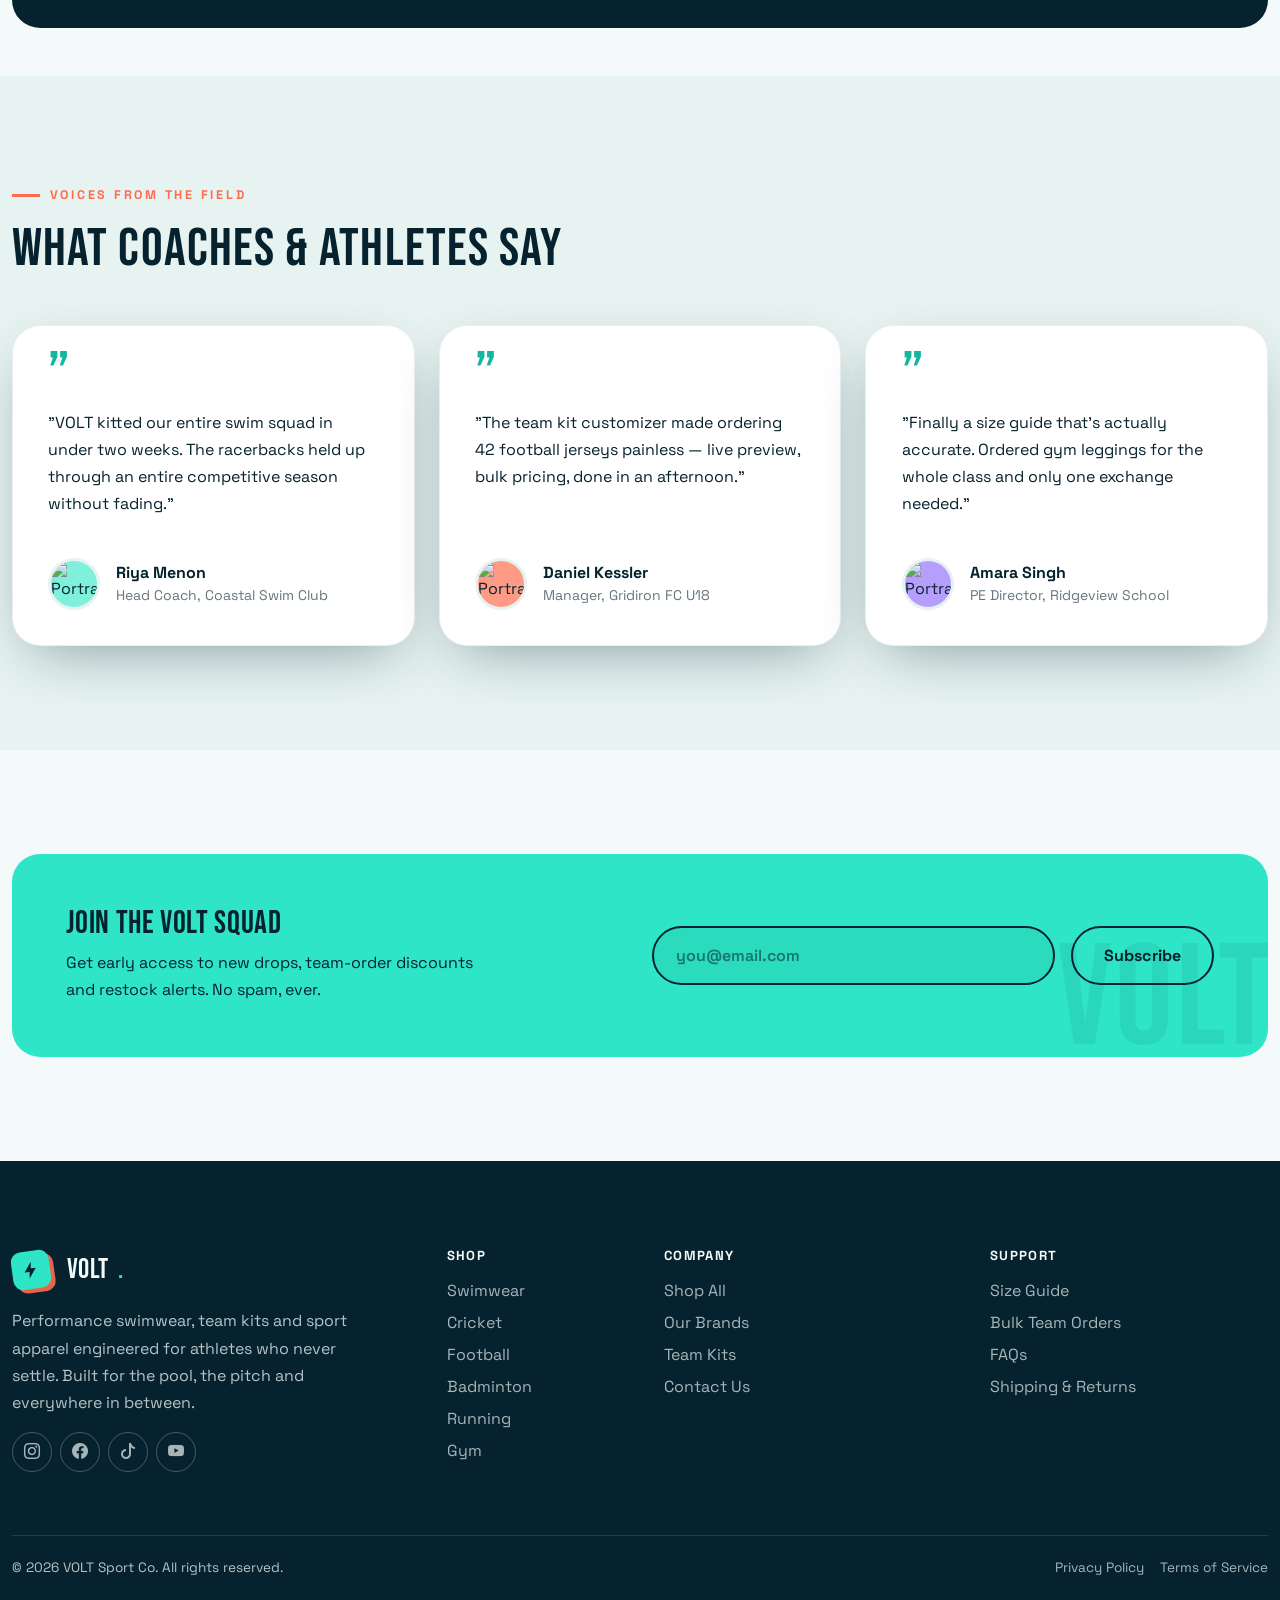
==== commit f037b2c4: "Add files via upload" ====
--- a/velocity-sport/index.html
+++ b/velocity-sport/index.html
@@ -6,8 +6,8 @@
 <meta name="viewport" content="width=device-width, initial-scale=1.0">
 <title>VOLT Sport Co. | Swimwear, Team Kits &amp; Performance Sportswear</title>
 <meta name="description" content="VOLT Sport Co. — performance swimwear, cricket, football, badminton, running and gym apparel, plus custom team kit orders for clubs and schools.">
-<meta name="theme-color" content="#0B0F1A">
-<link rel="icon" href="data:image/svg+xml,<svg xmlns=%22http://www.w3.org/2000/svg%22 viewBox=%220 0 24 24%22><rect width=%2224%22 height=%2224%22 rx=%226%22 fill=%22%23D4FF3F%22/><path d=%22M13 2L4 14h6l-1 8 9-12h-6l1-8z%22 fill=%22%230B0F1A%22/></svg>">
+<meta name="theme-color" content="#06222E">
+<link rel="icon" href="data:image/svg+xml,<svg xmlns=%22http://www.w3.org/2000/svg%22 viewBox=%220 0 24 24%22><rect width=%2224%22 height=%2224%22 rx=%226%22 fill=%22%232EE6C7%22/><path d=%22M13 2L4 14h6l-1 8 9-12h-6l1-8z%22 fill=%22%2306222E%22/></svg>">
 <link rel="preconnect" href="https://fonts.googleapis.com">
 <link rel="preconnect" href="https://fonts.gstatic.com" crossorigin>
 <link href="https://fonts.googleapis.com/css2?family=Bebas+Neue&family=Space+Grotesk:wght@400;500;600;700&display=swap" rel="stylesheet">
@@ -22,7 +22,7 @@
 <nav id="mainNav" class="navbar navbar-expand-lg">
   <div class="container container-xl">
     <a class="navbar-brand" href="index.html">
-      <span class="brand-mark"><svg viewBox="0 0 24 24" fill="none" xmlns="http://www.w3.org/2000/svg"><path d="M13 2L4 14h6l-1 8 9-12h-6l1-8z" fill="#0B0F1A"/></svg></span>
+      <span class="brand-mark"><svg viewBox="0 0 24 24" fill="none" xmlns="http://www.w3.org/2000/svg"><path d="M13 2L4 14h6l-1 8 9-12h-6l1-8z" fill="#06222E"/></svg></span>
       VOLT<span style="color:var(--volt);">.</span>
     </a>
     <ul class="navbar-nav nav-links d-none d-lg-flex flex-row mb-0 mx-auto">
@@ -45,7 +45,7 @@
         <a href="cart.html" class="icon-btn position-relative" aria-label="Cart"><i class="bi bi-bag"></i><span class="cart-count" data-cart-count>0</span></a>
         <button type="button" class="icon-btn" aria-label="Toggle dark mode" data-theme-toggle><i class="bi bi-moon-stars" data-theme-icon></i></button>
         <button type="button" class="icon-btn direction-toggle" aria-label="Switch to right-to-left layout" data-direction-toggle aria-pressed="false"><i class="bi bi-text-left" data-direction-icon></i><span class="direction-label ms-1">LTR</span></button>
-        <a href="team-kit-customization.html" class="btn btn-volt btn-sm-pill ms-2 d-none d-xl-inline-flex">Build Team Kit</a>
+        <a href="team-kit-customization.html" class="btn btn-volt btn-sm-pill ms-2 d-none d-lg-inline-flex">Build Team Kit</a>
       <button class="btn-icon-circle btn-icon-circle-sm d-lg-none ms-1" type="button" data-bs-toggle="offcanvas" data-bs-target="#mobileNav" aria-controls="mobileNav" aria-label="Open menu">
         <i class="bi bi-list fs-5"></i>
       </button>
@@ -100,7 +100,7 @@
           <span class="d-block line-outline">RACE.</span>
           <span class="d-block line-volt">REPEAT.</span>
         </h1>
-        <p class="mt-4 mb-4 pe-lg-5" style="color:rgba(245,243,234,.75); font-size:1.08rem; max-width:480px;">
+        <p class="mt-4 mb-4 pe-lg-5" style="color:rgba(243,250,249,.75); font-size:1.08rem; max-width:480px;">
           Performance swimwear, cricket &amp; football kits, badminton, running and gym apparel — engineered fabric, built for athletes and teams who never settle.
         </p>
         <div class="d-flex flex-wrap gap-3">
@@ -175,7 +175,7 @@
       <div class="col-md-4" data-aos="fade-up" data-aos-delay="0">
         <a href="shop.html" class="flip-card d-block text-decoration-none">
           <div class="flip-inner">
-            <div class="flip-face flip-front grad-cyan" style="background-image:linear-gradient(160deg,rgba(13,59,58,.72),rgba(11,15,26,.88)),url('https://images.unsplash.com/photo-1762392050936-cf787f78e812?auto=format&fit=crop&w=800&h=700&q=80')">
+            <div class="flip-face flip-front grad-cyan" style="background-image:linear-gradient(160deg,rgba(13,59,58,.72),rgba(6,34,46,.88)),url('https://images.unsplash.com/photo-1762392050936-cf787f78e812?auto=format&fit=crop&w=800&h=700&q=80')">
               <span class="cat-index">01</span>
               <div class="flip-front-content">
                 <h3 class="h4 text-white mb-0">Swimwear</h3>
@@ -194,7 +194,7 @@
       <div class="col-md-4" data-aos="fade-up" data-aos-delay="100">
         <a href="shop.html" class="flip-card d-block text-decoration-none">
           <div class="flip-inner">
-            <div class="flip-face flip-front" style="background-image:linear-gradient(160deg,rgba(74,21,18,.72),rgba(11,15,26,.88)),url('https://images.unsplash.com/photo-1729027696167-0f3aa8e92e64?auto=format&fit=crop&w=800&h=700&q=80')">
+            <div class="flip-face flip-front" style="background-image:linear-gradient(160deg,rgba(74,21,18,.72),rgba(6,34,46,.88)),url('https://images.unsplash.com/photo-1729027696167-0f3aa8e92e64?auto=format&fit=crop&w=800&h=700&q=80')">
               <span class="cat-index">02</span>
               <div class="flip-front-content">
                 <h3 class="h4 text-white mb-0">Cricket</h3>
@@ -213,7 +213,7 @@
       <div class="col-md-4" data-aos="fade-up" data-aos-delay="200">
         <a href="shop.html" class="flip-card d-block text-decoration-none">
           <div class="flip-inner">
-            <div class="flip-face flip-front" style="background-image:linear-gradient(160deg,rgba(58,18,64,.72),rgba(11,15,26,.88)),url('https://images.unsplash.com/photo-1780548545759-434981c7c46e?auto=format&fit=crop&w=800&h=700&q=80')">
+            <div class="flip-face flip-front" style="background-image:linear-gradient(160deg,rgba(58,18,64,.72),rgba(6,34,46,.88)),url('https://images.unsplash.com/photo-1780548545759-434981c7c46e?auto=format&fit=crop&w=800&h=700&q=80')">
               <span class="cat-index">03</span>
               <div class="flip-front-content">
                 <h3 class="h4 text-white mb-0">Football</h3>
@@ -232,7 +232,7 @@
       <div class="col-md-4" data-aos="fade-up" data-aos-delay="0">
         <a href="shop.html" class="flip-card d-block text-decoration-none">
           <div class="flip-inner">
-            <div class="flip-face flip-front" style="background-image:linear-gradient(160deg,rgba(18,58,42,.72),rgba(11,15,26,.88)),url('https://images.unsplash.com/flagged/photo-1572987337807-6174e06ba9d0?auto=format&fit=crop&w=800&h=700&q=80')">
+            <div class="flip-face flip-front" style="background-image:linear-gradient(160deg,rgba(18,58,42,.72),rgba(6,34,46,.88)),url('https://images.unsplash.com/flagged/photo-1572987337807-6174e06ba9d0?auto=format&fit=crop&w=800&h=700&q=80')">
               <span class="cat-index">04</span>
               <div class="flip-front-content">
                 <h3 class="h4 text-white mb-0">Badminton</h3>
@@ -251,7 +251,7 @@
       <div class="col-md-4" data-aos="fade-up" data-aos-delay="100">
         <a href="shop.html" class="flip-card d-block text-decoration-none">
           <div class="flip-inner">
-            <div class="flip-face flip-front" style="background-image:linear-gradient(160deg,rgba(58,50,18,.72),rgba(11,15,26,.88)),url('https://images.unsplash.com/photo-1668188697843-ab5b42e9fbd8?auto=format&fit=crop&w=800&h=700&q=80')">
+            <div class="flip-face flip-front" style="background-image:linear-gradient(160deg,rgba(58,50,18,.72),rgba(6,34,46,.88)),url('https://images.unsplash.com/photo-1668188697843-ab5b42e9fbd8?auto=format&fit=crop&w=800&h=700&q=80')">
               <span class="cat-index">05</span>
               <div class="flip-front-content">
                 <h3 class="h4 text-white mb-0">Running</h3>
@@ -270,7 +270,7 @@
       <div class="col-md-4" data-aos="fade-up" data-aos-delay="200">
         <a href="shop.html" class="flip-card d-block text-decoration-none">
           <div class="flip-inner">
-            <div class="flip-face flip-front" style="background-image:linear-gradient(160deg,rgba(36,18,18,.72),rgba(11,15,26,.88)),url('https://images.unsplash.com/photo-1674834727149-00812f907676?auto=format&fit=crop&w=800&h=700&q=80')">
+            <div class="flip-face flip-front" style="background-image:linear-gradient(160deg,rgba(36,18,18,.72),rgba(6,34,46,.88)),url('https://images.unsplash.com/photo-1674834727149-00812f907676?auto=format&fit=crop&w=800&h=700&q=80')">
               <span class="cat-index">06</span>
               <div class="flip-front-content">
                 <h3 class="h4 text-white mb-0">Gym</h3>
@@ -593,7 +593,7 @@
         <div class="col-lg-6">
           <span class="eyebrow">Bulk &amp; team orders</span>
           <h2 class="text-white mt-3">Outfit Your Entire Squad In 3D</h2>
-          <p style="color:rgba(245,243,234,.72); max-width:460px;">Pick your sport, colours and fabric, add player names &amp; numbers, and get tiered bulk pricing instantly — from 10 to 100+ kits.</p>
+          <p style="color:rgba(243,250,249,.72); max-width:460px;">Pick your sport, colours and fabric, add player names &amp; numbers, and get tiered bulk pricing instantly — from 10 to 100+ kits.</p>
           <a href="team-kit-customization.html" class="btn btn-volt mt-2">Start Customizing <i class="bi bi-arrow-right ms-1"></i></a>
         </div>
         <div class="col-lg-6">
@@ -691,7 +691,7 @@
     <div class="row g-5">
       <div class="col-lg-4">
         <a href="index.html" class="navbar-brand mb-3 d-inline-flex fw-display fs-3" style="color:var(--paper);">
-          <span class="brand-mark me-2"><svg viewBox="0 0 24 24" fill="none" xmlns="http://www.w3.org/2000/svg"><path d="M13 2L4 14h6l-1 8 9-12h-6l1-8z" fill="#0B0F1A"/></svg></span>
+          <span class="brand-mark me-2"><svg viewBox="0 0 24 24" fill="none" xmlns="http://www.w3.org/2000/svg"><path d="M13 2L4 14h6l-1 8 9-12h-6l1-8z" fill="#06222E"/></svg></span>
           VOLT<span style="color:var(--volt);">.</span>
         </a>
         <p class="pe-lg-5">Performance swimwear, team kits and sport apparel engineered for athletes who never settle. Built for the pool, the pitch and everywhere in between.</p>
--- a/velocity-sport/assets/css/style.css
+++ b/velocity-sport/assets/css/style.css
@@ -6,16 +6,16 @@
    ========================================================= */
 
 :root{
-  --ink:        #0B0F1A;
-  --ink-soft:   #141B2E;
-  --ink-line:   #232B41;
-  --paper:      #F5F3EA;
-  --paper-dim:  #EAE7DB;
-  --volt:       #D4FF3F;
-  --volt-dark:  #A8CC1F;
-  --coral:      #FF4B3E;
-  --cyan:       #23E6C4;
-  --violet:     #8C6BFF;
+  --ink:        #06222E;
+  --ink-soft:   #0D2E3D;
+  --ink-line:   #1B4757;
+  --paper:      #F3FAF9;
+  --paper-dim:  #E6F3F1;
+  --volt:       #2EE6C7;
+  --volt-dark:  #14B79E;
+  --coral:      #FF6B4D;
+  --cyan:       #4FC3F7;
+  --violet:     #6EA8FF;
 
   --font-display: 'Bebas Neue', 'Arial Narrow', sans-serif;
   --font-body: 'Space Grotesk', 'Segoe UI', sans-serif;
@@ -24,8 +24,8 @@
   --radius-md: 14px;
   --radius-lg: 28px;
 
-  --shadow-hard: 8px 8px 0 rgba(11,15,26,0.9);
-  --shadow-soft: 0 20px 60px -20px rgba(11,15,26,0.45);
+  --shadow-hard: 8px 8px 0 rgba(6,34,46,0.9);
+  --shadow-soft: 0 20px 60px -20px rgba(6,34,46,0.45);
   --ease-out: cubic-bezier(.16,1,.3,1);
 
   /* Theme-aware surface tokens (light = default) */
@@ -33,22 +33,22 @@
   --bg-surface: #ffffff;
   --bg-surface-alt: var(--paper-dim);
   --text-primary: var(--ink);
-  --text-muted: rgba(11,15,26,.62);
-  --border-subtle: rgba(11,15,26,.08);
+  --text-muted: rgba(6,34,46,.62);
+  --border-subtle: rgba(6,34,46,.08);
   --border-strong: var(--ink);
   --input-bg: transparent;
   --scrollbar-track: var(--paper-dim);
 }
 :root[data-theme="dark"]{
-  --bg-page: #0B0F1A;
-  --bg-surface: #151D33;
-  --bg-surface-alt: #10182B;
-  --text-primary: #F5F3EA;
-  --text-muted: rgba(245,243,234,.62);
-  --border-subtle: rgba(245,243,234,.12);
-  --border-strong: rgba(245,243,234,.55);
-  --input-bg: rgba(245,243,234,.04);
-  --scrollbar-track: #10182B;
+  --bg-page: #06222E;
+  --bg-surface: #0E2E3B;
+  --bg-surface-alt: #0A2730;
+  --text-primary: #F3FAF9;
+  --text-muted: rgba(243,250,249,.62);
+  --border-subtle: rgba(243,250,249,.12);
+  --border-strong: rgba(243,250,249,.55);
+  --input-bg: rgba(243,250,249,.04);
+  --scrollbar-track: #0A2730;
 }
 
 /* ---------- Base ---------- */
@@ -130,7 +130,7 @@
   background: var(--ink);
   color: var(--volt);
   transform: translate(-3px,-3px);
-  box-shadow: 11px 11px 0 rgba(212,255,63,0.85);
+  box-shadow: 11px 11px 0 rgba(46,230,199,0.85);
 }
 .btn-coral{
   background: var(--coral);
@@ -141,7 +141,7 @@
   background: var(--ink);
   color: var(--coral);
   transform: translate(-3px,-3px);
-  box-shadow: 11px 11px 0 rgba(255,75,62,0.75);
+  box-shadow: 11px 11px 0 rgba(255,107,77,0.75);
 }
 .btn-outline-ink{
   border-color: var(--border-strong);
@@ -157,11 +157,11 @@
    disappear against the lime background). */
 .newsletter-panel, .newsletter-panel h2, .newsletter-panel p{ color: var(--ink) !important; }
 .newsletter-panel .form-control-sport{
-  background: rgba(11,15,26,.06) !important; color: var(--ink) !important; border-color: var(--ink) !important;
-}
-.newsletter-panel .form-control-sport::placeholder{ color: rgba(11,15,26,.55) !important; }
+  background: rgba(6,34,46,.06) !important; color: var(--ink) !important; border-color: var(--ink) !important;
+}
+.newsletter-panel .form-control-sport::placeholder{ color: rgba(6,34,46,.55) !important; }
 .btn-outline-paper{
-  border-color: rgba(245,243,234,0.5);
+  border-color: rgba(243,250,249,0.5);
   color: var(--paper);
 }
 .btn-outline-paper:hover{ background: var(--paper); color: var(--ink); border-color: var(--paper); }
@@ -182,7 +182,7 @@
   background: transparent;
 }
 #mainNav.is-scrolled{
-  background: rgba(11,15,26,0.92);
+  background: rgba(6,34,46,0.92);
   backdrop-filter: blur(14px);
   padding: .75rem 0;
   box-shadow: 0 10px 40px -14px rgba(0,0,0,.5);
@@ -199,11 +199,11 @@
   background: var(--volt);
   display:inline-flex; align-items:center; justify-content:center;
   transform: rotate(-8deg);
-  box-shadow: 4px 4px 0 rgba(255,75,62,0.9);
+  box-shadow: 4px 4px 0 rgba(255,107,77,0.9);
 }
 #mainNav .navbar-brand .brand-mark svg{ width:20px; height:20px; }
 #mainNav .container-xl{ display:flex; align-items:center; justify-content:space-between; flex-wrap: nowrap; gap: .75rem; }
-.btn-icon-circle-sm{ width:42px; height:42px; border-color: rgba(245,243,234,0.5); color: var(--paper); }
+.btn-icon-circle-sm{ width:42px; height:42px; border-color: rgba(243,250,249,0.5); color: var(--paper); }
 .nav-links{ gap: 2.1rem; }
 .nav-links .nav-link{
   position:relative;
@@ -211,7 +211,7 @@
   font-weight: 600;
   font-size: .95rem;
   letter-spacing: .02em;
-  color: rgba(245,243,234,0.85) !important;
+  color: rgba(243,250,249,0.85) !important;
   padding: .3rem 0 !important;
 }
 .nav-links .nav-link::after{
@@ -229,8 +229,8 @@
   width:42px;height:42px; display:inline-flex; align-items:center; justify-content:center;
   border-radius: 50%; transition: background .25s;
 }
-.nav-actions .icon-btn:hover{ background: rgba(245,243,234,0.12); }
-.nav-actions .icon-btn:focus{ outline: 2px solid rgba(245,243,234,.4); outline-offset: 2px; }
+.nav-actions .icon-btn:hover{ background: rgba(243,250,249,0.12); }
+.nav-actions .icon-btn:focus{ outline: 2px solid rgba(243,250,249,.4); outline-offset: 2px; }
 .direction-toggle{ font-size:.78rem !important; font-weight:700; letter-spacing:.02em; }
 .direction-toggle .direction-label{ font-family:var(--font-body); }
 .cart-count{
@@ -252,20 +252,27 @@
    our own caret as a real inline icon — that keeps the underline animation
    working on the toggle exactly like every other nav-link. */
 #mainNav .home-dropdown .dropdown-toggle::after{ display:none; }
-.home-caret{ font-size:.6rem; margin-left:.4rem; vertical-align:.1em; transition: transform .25s var(--ease-out); }
+/* The icon font's own line-height/baseline doesn't reliably match the
+   surrounding text, which can make this one nav-link sit a pixel or two off
+   from its plain-text siblings. Turning the toggle into its own small
+   inline-flex row and centering it makes the "Home" text + caret align to
+   each other independent of the icon font's metrics, so this link's line box
+   matches the plain nav-links exactly. */
+.home-dropdown .dropdown-toggle{ display:inline-flex; align-items:center; }
+.home-caret{ font-size:.6rem; margin-left:.4rem; line-height:1; transition: transform .25s var(--ease-out); }
 .home-dropdown.show .home-caret{ transform: rotate(180deg); }
 .home-dropdown .dropdown-menu{
-  background: var(--ink); border: 1px solid rgba(245,243,234,.14);
+  background: var(--ink); border: 1px solid rgba(243,250,249,.14);
   border-radius: var(--radius-md); padding:.4rem;
   box-shadow: var(--shadow-soft); margin-top:.9rem !important;
 }
 .home-dropdown .dropdown-item{
   font-family: var(--font-body); font-weight:600; font-size:.9rem;
-  color: rgba(245,243,234,.85); border-radius: var(--radius-sm);
+  color: rgba(243,250,249,.85); border-radius: var(--radius-sm);
   padding:.55rem .9rem;
 }
 .home-dropdown .dropdown-item:hover,
-.home-dropdown .dropdown-item:focus{ background: rgba(245,243,234,.1); color: var(--paper); }
+.home-dropdown .dropdown-item:focus{ background: rgba(243,250,249,.1); color: var(--paper); }
 .home-dropdown .dropdown-item.active{ background: var(--volt); color: var(--ink); }
 
 /* ---------- Hero (3D layered) ---------- */
@@ -282,7 +289,7 @@
 .hero::before{
   content:"";
   position:absolute; inset:0;
-  background-image: linear-gradient(rgba(245,243,234,.05) 1px, transparent 1px), linear-gradient(90deg, rgba(245,243,234,.05) 1px, transparent 1px);
+  background-image: linear-gradient(rgba(243,250,249,.05) 1px, transparent 1px), linear-gradient(90deg, rgba(243,250,249,.05) 1px, transparent 1px);
   background-size: 46px 46px;
   mask-image: radial-gradient(ellipse at 30% 30%, black 0%, transparent 70%);
   pointer-events: none;
@@ -315,7 +322,7 @@
   position:absolute;
   border-radius: var(--radius-lg);
   background: linear-gradient(145deg, #1a2138, #0e1424);
-  border: 1px solid rgba(245,243,234,0.08);
+  border: 1px solid rgba(243,250,249,0.08);
   box-shadow: var(--shadow-soft);
   transform-style: preserve-3d;
   will-change: transform;
@@ -341,10 +348,20 @@
 /* These chips are always paper-colored (they "pop" against the always-dark
    hero regardless of theme), so any muted-text utility inside them must stay
    ink-based rather than following the theme-aware text tokens. */
-.hero-stage .card-chip .text-secondary{ color: rgba(11,15,26,.6) !important; }
-.hero-stage .chip-1{ top: 6%; right: -4%; transform: translateZ(110px) rotate(-4deg); }
-.hero-stage .chip-2{ bottom: 8%; left: -6%; background: var(--volt); transform: translateZ(120px) rotate(3deg); }
-.hero-stage .chip-3{ top: 44%; right: -10%; background: var(--ink); color: var(--paper); transform: translateZ(140px) rotate(2deg); }
+.hero-stage .card-chip .text-secondary{ color: rgba(6,34,46,.6) !important; }
+/* These used percentage-based right/left offsets (-4%, -6%, -10%), which is
+   relative to .hero-stage's own width. That width stays essentially constant
+   (~480-590px) across the whole 992-1200px range and below, so the resulting
+   overhang (up to ~58px for chip-3) was a fixed amount pushing well past the
+   ~20px of container padding actually available at those widths — .hero's
+   overflow:hidden then silently clipped the edge of the card. That's visible
+   on ordinary laptop/tablet widths (confirmed clipped from ~768px up to
+   ~1350px), not just some narrow edge case. Fixed, modest pixel offsets keep
+   the intentional "floating past the edge" look without ever exceeding the
+   space that's actually there. */
+.hero-stage .chip-1{ top: 6%; right: -12px; transform: translateZ(110px) rotate(-4deg); }
+.hero-stage .chip-2{ bottom: 8%; left: -12px; background: var(--volt); transform: translateZ(120px) rotate(3deg); }
+.hero-stage .chip-3{ top: 44%; right: -12px; background: var(--ink); color: var(--paper); transform: translateZ(140px) rotate(2deg); }
 .chip-rating{ display:flex; align-items:center; gap:.35rem; font-weight:700; font-size:.9rem; }
 
 .hero-stats{ gap: 2.6rem; }
@@ -354,7 +371,7 @@
   color: var(--volt);
   line-height: 1;
 }
-.hero-stats .stat-label{ font-size:.78rem; letter-spacing:.08em; text-transform:uppercase; color: rgba(245,243,234,.65); }
+.hero-stats .stat-label{ font-size:.78rem; letter-spacing:.08em; text-transform:uppercase; color: rgba(243,250,249,.65); }
 
 /* Marquee ticker */
 .marquee-strip{
@@ -409,7 +426,7 @@
 }
 .flip-front::after{
   content:""; position:absolute; inset:0;
-  background: linear-gradient(0deg, rgba(11,15,26,.88) 5%, rgba(11,15,26,.05) 60%);
+  background: linear-gradient(0deg, rgba(6,34,46,.88) 5%, rgba(6,34,46,.05) 60%);
 }
 .flip-front .flip-front-content{ position:relative; z-index:1; }
 .flip-front .cat-index{
@@ -422,9 +439,9 @@
   justify-content: center; align-items:flex-start;
   gap: .6rem;
 }
-.flip-back p{ font-size:.92rem; color: rgba(245,243,234,.75); }
+.flip-back p{ font-size:.92rem; color: rgba(243,250,249,.75); }
 .flip-card.touched .flip-inner{ transform: rotateY(180deg); }
-.cat-tagline{ display:block; font-size:.85rem; color: rgba(245,243,234,.68); margin-top:.4rem; font-weight:500; max-width:210px; }
+.cat-tagline{ display:block; font-size:.85rem; color: rgba(243,250,249,.68); margin-top:.4rem; font-weight:500; max-width:210px; }
 .flip-back .back-visit{ display:inline-flex; align-items:center; gap:.4rem; }
 
 /* Shop by gender cards */
@@ -457,7 +474,7 @@
   height:100%;
   transition: box-shadow .3s var(--ease-out);
 }
-.tilt-card:hover .product-card{ box-shadow: 0 30px 50px -20px rgba(11,15,26,.35); }
+.tilt-card:hover .product-card{ box-shadow: 0 30px 50px -20px rgba(6,34,46,.35); }
 .product-media{
   position:relative; aspect-ratio: 1/1.05;
   background: var(--bg-surface-alt);
@@ -476,7 +493,7 @@
   font-family: var(--font-body); font-weight:700; font-size:.68rem; letter-spacing:.05em;
   padding: .3rem .6rem; border-radius: 6px; text-transform:uppercase;
   transform: rotate(-4deg);
-  box-shadow: 3px 3px 0 rgba(11,15,26,.9);
+  box-shadow: 3px 3px 0 rgba(6,34,46,.9);
 }
 .sticker-new{ background: var(--cyan); color: var(--ink); }
 .sticker-sale{ background: var(--coral); color:#fff; }
@@ -504,7 +521,7 @@
 .product-price{ font-family: var(--font-display); font-size:1.35rem; letter-spacing:.02em; }
 .product-price .was{ font-family: var(--font-body); font-size:.85rem; color: var(--text-muted); text-decoration: line-through; font-weight:400; margin-left:.4rem; }
 .swatches{ display:flex; gap:.4rem; margin-top:.6rem; }
-.swatch{ width:16px; height:16px; border-radius:50%; border:2px solid #fff; box-shadow: 0 0 0 1px rgba(11,15,26,.25); cursor:pointer; }
+.swatch{ width:16px; height:16px; border-radius:50%; border:2px solid #fff; box-shadow: 0 0 0 1px rgba(6,34,46,.25); cursor:pointer; }
 .swatch.active{ box-shadow: 0 0 0 2px var(--ink); }
 
 /* Coverflow brand strip */
@@ -550,13 +567,13 @@
   display:flex; align-items:center; justify-content:center;
   border-radius: var(--radius-md);
   font-family: var(--font-display); font-size:1.1rem; letter-spacing:.05em;
-  border:1px solid rgba(245,243,234,.15);
+  border:1px solid rgba(243,250,249,.15);
   background-size: cover; background-position: center;
   overflow: hidden;
 }
 .kit-cube .face::before{
   content:""; position:absolute; inset:0; z-index:0;
-  background: linear-gradient(to top, rgba(11,15,26,.82) 0%, rgba(11,15,26,.35) 55%, rgba(11,15,26,.12) 100%);
+  background: linear-gradient(to top, rgba(6,34,46,.82) 0%, rgba(6,34,46,.35) 55%, rgba(6,34,46,.12) 100%);
 }
 .kit-cube .face-content{
   position:relative; z-index:1;
@@ -622,32 +639,42 @@
 }
 .newsletter-panel::after{
   content:"VOLT"; position:absolute; right:-.3rem; bottom:-3.2rem;
-  font-family: var(--font-display); font-size: 9rem; color: rgba(11,15,26,.07);
+  font-family: var(--font-display); font-size: 9rem; color: rgba(6,34,46,.07);
   letter-spacing: .02em;
 }
 .form-control-sport{
   border: 2px solid var(--border-strong); border-radius: 999px; color: var(--text-primary);
   padding: .95rem 1.4rem; background: var(--input-bg); font-family: var(--font-body); font-weight:600;
 }
-.form-control-sport:focus{ outline:none; box-shadow: 0 0 0 4px rgba(11,15,26,.12); }
+.form-control-sport:focus{ outline:none; box-shadow: 0 0 0 4px rgba(6,34,46,.12); }
+/* Bootstrap's grid columns are flex items, and flex items default to
+   min-width:auto rather than 0 - which resolves to a text <input>'s own
+   intrinsic content width. So a .form-control sitting in a half-width (or
+   narrower) column can refuse to shrink below that intrinsic width at small
+   viewports and force the whole row to overflow horizontally instead of the
+   field just getting narrower (seen on team-kit-customization.html's
+   Team Name / Player Number inputs below ~400px). Zeroing min-width lets
+   every form control shrink like any other block element; Bootstrap's own
+   width:100% on .form-control still governs its normal size otherwise. */
+.form-control, .form-select{ min-width: 0; }
 
 /* Footer */
 footer.site-footer{
-  background: var(--ink); color: rgba(245,243,234,.75);
+  background: var(--ink); color: rgba(243,250,249,.75);
   padding-top: 5.5rem;
 }
 footer.site-footer h6{ color: var(--paper); font-family: var(--font-body); font-weight:700; text-transform:uppercase; font-size:.82rem; letter-spacing:.1em; }
 footer.site-footer .navbar-brand{ color:var(--paper); display:inline-flex; align-items:center; gap:.55rem; }
-footer.site-footer .brand-mark{ width:38px; height:38px; border-radius:10px; background:var(--volt); display:inline-flex; align-items:center; justify-content:center; transform:rotate(-8deg); box-shadow:4px 4px 0 rgba(255,75,62,.9); flex-shrink:0; }
+footer.site-footer .brand-mark{ width:38px; height:38px; border-radius:10px; background:var(--volt); display:inline-flex; align-items:center; justify-content:center; transform:rotate(-8deg); box-shadow:4px 4px 0 rgba(255,107,77,.9); flex-shrink:0; }
 footer.site-footer .brand-mark svg{ width:20px; height:20px; }
-footer.site-footer a{ color: rgba(245,243,234,.68); transition: color .2s; }
+footer.site-footer a{ color: rgba(243,250,249,.68); transition: color .2s; }
 footer.site-footer a:hover{ color: var(--volt); }
 .footer-social{
-  width:40px; height:40px; border-radius:50%; border:1px solid rgba(245,243,234,.25);
+  width:40px; height:40px; border-radius:50%; border:1px solid rgba(243,250,249,.25);
   display:inline-flex; align-items:center; justify-content:center; transition: all .25s;
 }
 .footer-social:hover{ background: var(--volt); border-color: var(--volt); color: var(--ink) !important; transform: translateY(-3px); }
-.footer-bottom{ border-top: 1px solid rgba(245,243,234,.12); margin-top: 3.5rem; padding: 1.4rem 0; font-size:.85rem; }
+.footer-bottom{ border-top: 1px solid rgba(243,250,249,.12); margin-top: 3.5rem; padding: 1.4rem 0; font-size:.85rem; }
 
 .back-to-top{
   position: fixed; right: 1.6rem; bottom: 1.6rem; z-index: 1040;
@@ -669,13 +696,13 @@
 }
 .page-header::before{
   content:""; position:absolute; inset:0;
-  background-image: radial-gradient(circle, rgba(212,255,63,.5) 1.4px, transparent 1.4px);
+  background-image: radial-gradient(circle, rgba(46,230,199,.5) 1.4px, transparent 1.4px);
   background-size: 22px 22px;
   mask-image: linear-gradient(180deg, transparent, black 40%, transparent);
   opacity:.35;
 }
 .breadcrumb-sport{ font-size:.85rem; letter-spacing:.05em; }
-.breadcrumb-sport a{ color: rgba(245,243,234,.6); }
+.breadcrumb-sport a{ color: rgba(243,250,249,.6); }
 .breadcrumb-sport .current{ color: var(--volt); }
 .page-header h1{ font-size: clamp(2.6rem,6vw,4.6rem); color: var(--paper); }
 
@@ -687,7 +714,7 @@
 .filter-block + .filter-block{ margin-top: 1.8rem; padding-top:1.8rem; border-top:1px dashed var(--border-subtle); }
 .filter-block h6{ font-family: var(--font-body); font-weight:700; text-transform:uppercase; font-size:.82rem; letter-spacing:.08em; margin-bottom: 1rem; }
 .form-check-sport .form-check-input{ width:1.15em; height:1.15em; border-radius:4px; border:2px solid var(--border-strong); background-color: var(--input-bg); }
-.form-check-sport .form-check-input:checked{ background-color: var(--ink); border-color: var(--ink); background-image: url("data:image/svg+xml,%3csvg xmlns='http://www.w3.org/2000/svg' viewBox='0 0 16 16'%3e%3cpath fill='none' stroke='%23D4FF3F' stroke-linecap='round' stroke-linejoin='round' stroke-width='2.5' d='m3 8 3 3 7-7'/%3e%3c/svg%3e"); }
+.form-check-sport .form-check-input:checked{ background-color: var(--ink); border-color: var(--ink); background-image: url("data:image/svg+xml,%3csvg xmlns='http://www.w3.org/2000/svg' viewBox='0 0 16 16'%3e%3cpath fill='none' stroke='%232EE6C7' stroke-linecap='round' stroke-linejoin='round' stroke-width='2.5' d='m3 8 3 3 7-7'/%3e%3c/svg%3e"); }
 .form-check-sport label{ font-size:.92rem; font-weight:500; }
 .color-filter{ display:flex; flex-wrap:wrap; gap:.55rem; }
 .color-filter .swatch{ width:24px; height:24px; }
@@ -776,7 +803,7 @@
 .kit-preview-stage:hover svg{ transform: rotateY(6deg); }
 .option-swatch{
   width: 42px; height:42px; border-radius:50%; cursor:pointer;
-  border: 3px solid #fff; box-shadow: 0 0 0 2px rgba(11,15,26,.15);
+  border: 3px solid #fff; box-shadow: 0 0 0 2px rgba(6,34,46,.15);
   transition: transform .2s;
 }
 .option-swatch.active{ box-shadow: 0 0 0 3px var(--text-primary); transform: scale(1.1); }
@@ -814,7 +841,7 @@
   border: 1px solid var(--border-subtle); height:100%;
 }
 .map-frame{
-  border-radius: var(--radius-lg); overflow:hidden; border: 1px solid rgba(11,15,26,.08);
+  border-radius: var(--radius-lg); overflow:hidden; border: 1px solid rgba(6,34,46,.08);
   filter: grayscale(.25) contrast(1.05);
   min-height: 340px;
 }
@@ -890,11 +917,11 @@
 [data-aos]{ opacity: 1; }
 
 /* ---------- Product tile gradients + layered icon (no photography needed) ---------- */
-.grad-volt{ background: linear-gradient(135deg, #F1FFCE 0%, #CDF25A 100%); }
-.grad-coral{ background: linear-gradient(135deg, #FFE1D8 0%, #FF9A85 100%); }
-.grad-cyan{ background: linear-gradient(135deg, #D3FFF6 0%, #7FF0DB 100%); }
-.grad-violet{ background: linear-gradient(135deg, #E9E1FF 0%, #B69EFF 100%); }
-.grad-ink{ background: linear-gradient(135deg, #313B5C 0%, #0E1424 100%); }
+.grad-volt{ background: linear-gradient(135deg, #D8FFF6 0%, #6EEBD1 100%); }
+.grad-coral{ background: linear-gradient(135deg, #FFE1D5 0%, #FFA085 100%); }
+.grad-cyan{ background: linear-gradient(135deg, #DFF4FF 0%, #8FDBFF 100%); }
+.grad-violet{ background: linear-gradient(135deg, #E3ECFF 0%, #A9C4FF 100%); }
+.grad-ink{ background: linear-gradient(135deg, #1B4757 0%, #06222E 100%); }
 .grad-sand{ background: linear-gradient(135deg, #FBE7C6 0%, #F2B860 100%); }
 
 .icon-stack{
@@ -906,29 +933,29 @@
 .icon-stack::before{
   content:"";
   position:absolute; width: 62%; height:62%; border-radius:50%;
-  background: rgba(11,15,26,.08);
+  background: rgba(6,34,46,.08);
   transform: translateZ(-10px) translateY(14%);
   filter: blur(2px);
 }
 .icon-stack i{
   position:relative; z-index:2;
   font-size: 4.6rem;
-  color: rgba(11,15,26,.88);
+  color: rgba(6,34,46,.88);
   transform: translateZ(30px);
-  filter: drop-shadow(0 14px 14px rgba(11,15,26,.18));
+  filter: drop-shadow(0 14px 14px rgba(6,34,46,.18));
   transition: transform .35s var(--ease-out);
 }
 .icon-stack i.ghost{
-  position:absolute; z-index:1; font-size: 6.4rem; color: rgba(11,15,26,.12);
+  position:absolute; z-index:1; font-size: 6.4rem; color: rgba(6,34,46,.12);
   transform: translateZ(0) translate(10%, 8%);
 }
 .tilt-card:hover .icon-stack i:not(.ghost){ transform: translateZ(46px) scale(1.06); }
-.icon-stack.on-dark i{ color: rgba(245,243,234,.94); }
-.icon-stack.on-dark i.ghost{ color: rgba(245,243,234,.14); }
-.icon-stack.on-dark::before{ background: rgba(245,243,234,.1); }
+.icon-stack.on-dark i{ color: rgba(243,250,249,.94); }
+.icon-stack.on-dark i.ghost{ color: rgba(243,250,249,.14); }
+.icon-stack.on-dark::before{ background: rgba(243,250,249,.1); }
 .dot-texture{
   position:absolute; inset:0; opacity:.5; pointer-events:none;
-  background-image: radial-gradient(rgba(11,15,26,.16) 1px, transparent 1px);
+  background-image: radial-gradient(rgba(6,34,46,.16) 1px, transparent 1px);
   background-size: 14px 14px;
   mask-image: radial-gradient(circle at 70% 30%, black, transparent 70%);
 }
@@ -936,7 +963,7 @@
 /* ---------- Utility ---------- */
 .rounded-lg{ border-radius: var(--radius-lg) !important; }
 .rounded-md{ border-radius: var(--radius-md) !important; }
-.divider-dashed{ border-top: 1px dashed rgba(11,15,26,.18); }
+.divider-dashed{ border-top: 1px dashed rgba(6,34,46,.18); }
 .hover-lift{ transition: transform .3s var(--ease-out), box-shadow .3s var(--ease-out); }
 .hover-lift:hover{ transform: translateY(-6px); box-shadow: var(--shadow-soft); }
 
@@ -945,7 +972,7 @@
   width: 84%; height:84%;
   object-fit: cover;
   border-radius: var(--radius-md);
-  filter: drop-shadow(0 16px 14px rgba(11,15,26,.24));
+  filter: drop-shadow(0 16px 14px rgba(6,34,46,.24));
   transition: transform .35s var(--ease-out);
 }
 .tilt-card:hover .garment-svg{ transform: translateY(-6px) scale(1.06); }
@@ -969,7 +996,7 @@
 
 /* ---------- Search overlay ---------- */
 .search-overlay{
-  position: fixed; inset:0; background: rgba(11,15,26,.97); z-index: 2000;
+  position: fixed; inset:0; background: rgba(6,34,46,.97); z-index: 2000;
   display:flex; flex-direction:column; align-items:center; justify-content:center;
   padding: 2rem; opacity:0; visibility:hidden; transition: opacity .3s, visibility .3s;
 }
@@ -980,18 +1007,18 @@
   color: var(--paper); font-family: var(--font-display); letter-spacing:.02em;
   font-size: clamp(1.8rem, 5vw, 3.2rem); text-align:center; width:100%; padding: .6rem 0;
 }
-.search-overlay input::placeholder{ color: rgba(245,243,234,.35); }
+.search-overlay input::placeholder{ color: rgba(243,250,249,.35); }
 .search-overlay input:focus{ outline:none; }
 .search-close{
   position:absolute; top:1.8rem; right:1.8rem;
-  width:48px; height:48px; border-radius:50%; border: 2px solid rgba(245,243,234,.3);
+  width:48px; height:48px; border-radius:50%; border: 2px solid rgba(243,250,249,.3);
   background:transparent; color: var(--paper); display:flex; align-items:center; justify-content:center;
   transition: all .25s;
 }
 .search-close:hover{ background: var(--volt); border-color: var(--volt); color: var(--ink); transform: rotate(90deg); }
 .search-tags{ display:flex; flex-wrap:wrap; gap:.6rem; justify-content:center; margin-top: 2rem; }
 .search-tags a{
-  border: 1px solid rgba(245,243,234,.3); color: rgba(245,243,234,.8);
+  border: 1px solid rgba(243,250,249,.3); color: rgba(243,250,249,.8);
   padding: .4rem 1rem; border-radius: 999px; font-size:.85rem; font-weight:600;
   transition: all .25s;
 }
@@ -1039,8 +1066,8 @@
 .hero-photo-overlay{
   position:absolute; inset:0; z-index:1;
   background:
-    linear-gradient(180deg, rgba(11,15,26,.5) 0%, rgba(11,15,26,.85) 68%, rgba(11,15,26,.97) 100%),
-    linear-gradient(100deg, rgba(11,15,26,.92) 8%, rgba(11,15,26,.25) 55%);
+    linear-gradient(180deg, rgba(6,34,46,.5) 0%, rgba(6,34,46,.85) 68%, rgba(6,34,46,.97) 100%),
+    linear-gradient(100deg, rgba(6,34,46,.92) 8%, rgba(6,34,46,.25) 55%);
 }
 .hero-photo .container{ position:relative; z-index:2; }
 .hero-photo .hero-stats .stat-num{ font-size:2.3rem; }
@@ -1080,10 +1107,57 @@
   .page-header{ padding: 8rem 0 3.5rem; }
   .section-pad{ padding: 4.2rem 0; }
 }
+/* The "Build Team Kit" nav CTA was gated to d-xl-inline-flex (>=1200px) while
+   the hamburger disappears and the full nav-links row takes over at the
+   lg breakpoint (>=992px) — leaving a dead zone from 992px to 1199px where
+   the button lived in neither the collapsed offcanvas menu nor the desktop
+   row, so it was simply gone. The button's markup was changed to
+   d-lg-inline-flex so it appears at the same point the hamburger vanishes,
+   but at the narrow end of that range there isn't enough spare width to add
+   it back at full size without the nav-links and the icon cluster getting
+   compressed by the row's flex-wrap:nowrap — so this band gets its own
+   compact treatment (tighter link spacing, smaller icon buttons, and
+   dropping the "LTR"/"RTL" text label) to make room, the same technique
+   used for the sub-576px squeeze below. */
+@media (min-width: 992px) and (max-width: 1199.98px){
+  .nav-links{ gap: 1.1rem; }
+  .nav-links .nav-link{ font-size: .88rem; }
+  #mainNav .nav-actions{ gap: 0 !important; }
+  .nav-actions .icon-btn{ width: 36px; height: 36px; font-size: 1.05rem; }
+  .direction-toggle .direction-label{ display: none; }
+  .nav-actions .btn-sm-pill{ padding: .5rem .85rem; font-size: .8rem; margin-left: .5rem !important; }
+}
 @media (max-width: 575.98px){
   .newsletter-panel{ padding: 2rem; }
   .hero-title{ font-size: clamp(2.4rem, 11vw, 3.4rem); }
   .cart-row{ flex-direction:column; align-items:flex-start; }
   .cart-row .cart-thumb{ width:100%; height:140px; }
   .cart-summary{ position:static; }
-}
+
+  /* #mainNav .container-xl uses flex-wrap:nowrap, and the icon cluster
+     (search/wishlist/cart/theme/direction toggle + hamburger, 6 x 42px
+     buttons plus the "LTR" label) doesn't shrink — on a narrow phone it's
+     wider than the space left after the brand, so it silently overflows
+     past the right edge and pushes the hamburger (the only way to open the
+     mobile menu) off-screen. Shrink the brand mark, shrink the action
+     buttons, and drop the direction-toggle's text label to reclaim enough
+     width for the whole row — including the hamburger — to actually fit. */
+  #mainNav .navbar-brand{ font-size: 1.5rem; gap: .4rem; }
+  #mainNav .navbar-brand .brand-mark{ width: 30px; height: 30px; }
+  #mainNav .navbar-brand .brand-mark svg{ width: 16px; height: 16px; }
+  #mainNav .nav-actions{ gap: 0 !important; }
+  .nav-actions .icon-btn{ width: 34px; height: 34px; font-size: 1.02rem; }
+  .btn-icon-circle-sm{ width: 34px; height: 34px; }
+  .direction-toggle .direction-label{ display: none; }
+}
+@media (max-width: 359.98px){
+  /* The 575.98px shrink above still leaves the icon row a couple dozen
+     pixels too wide on the very smallest phones (320-359px, e.g. iPhone SE) —
+     squeeze the brand and icons a little further so the hamburger stays on
+     screen there too. */
+  #mainNav .navbar-brand{ font-size: 1.25rem; gap: .3rem; }
+  #mainNav .navbar-brand .brand-mark{ width: 24px; height: 24px; }
+  #mainNav .navbar-brand .brand-mark svg{ width: 13px; height: 13px; }
+  .nav-actions .icon-btn{ width: 29px; height: 29px; font-size: .92rem; }
+  .btn-icon-circle-sm{ width: 29px; height: 29px; }
+}
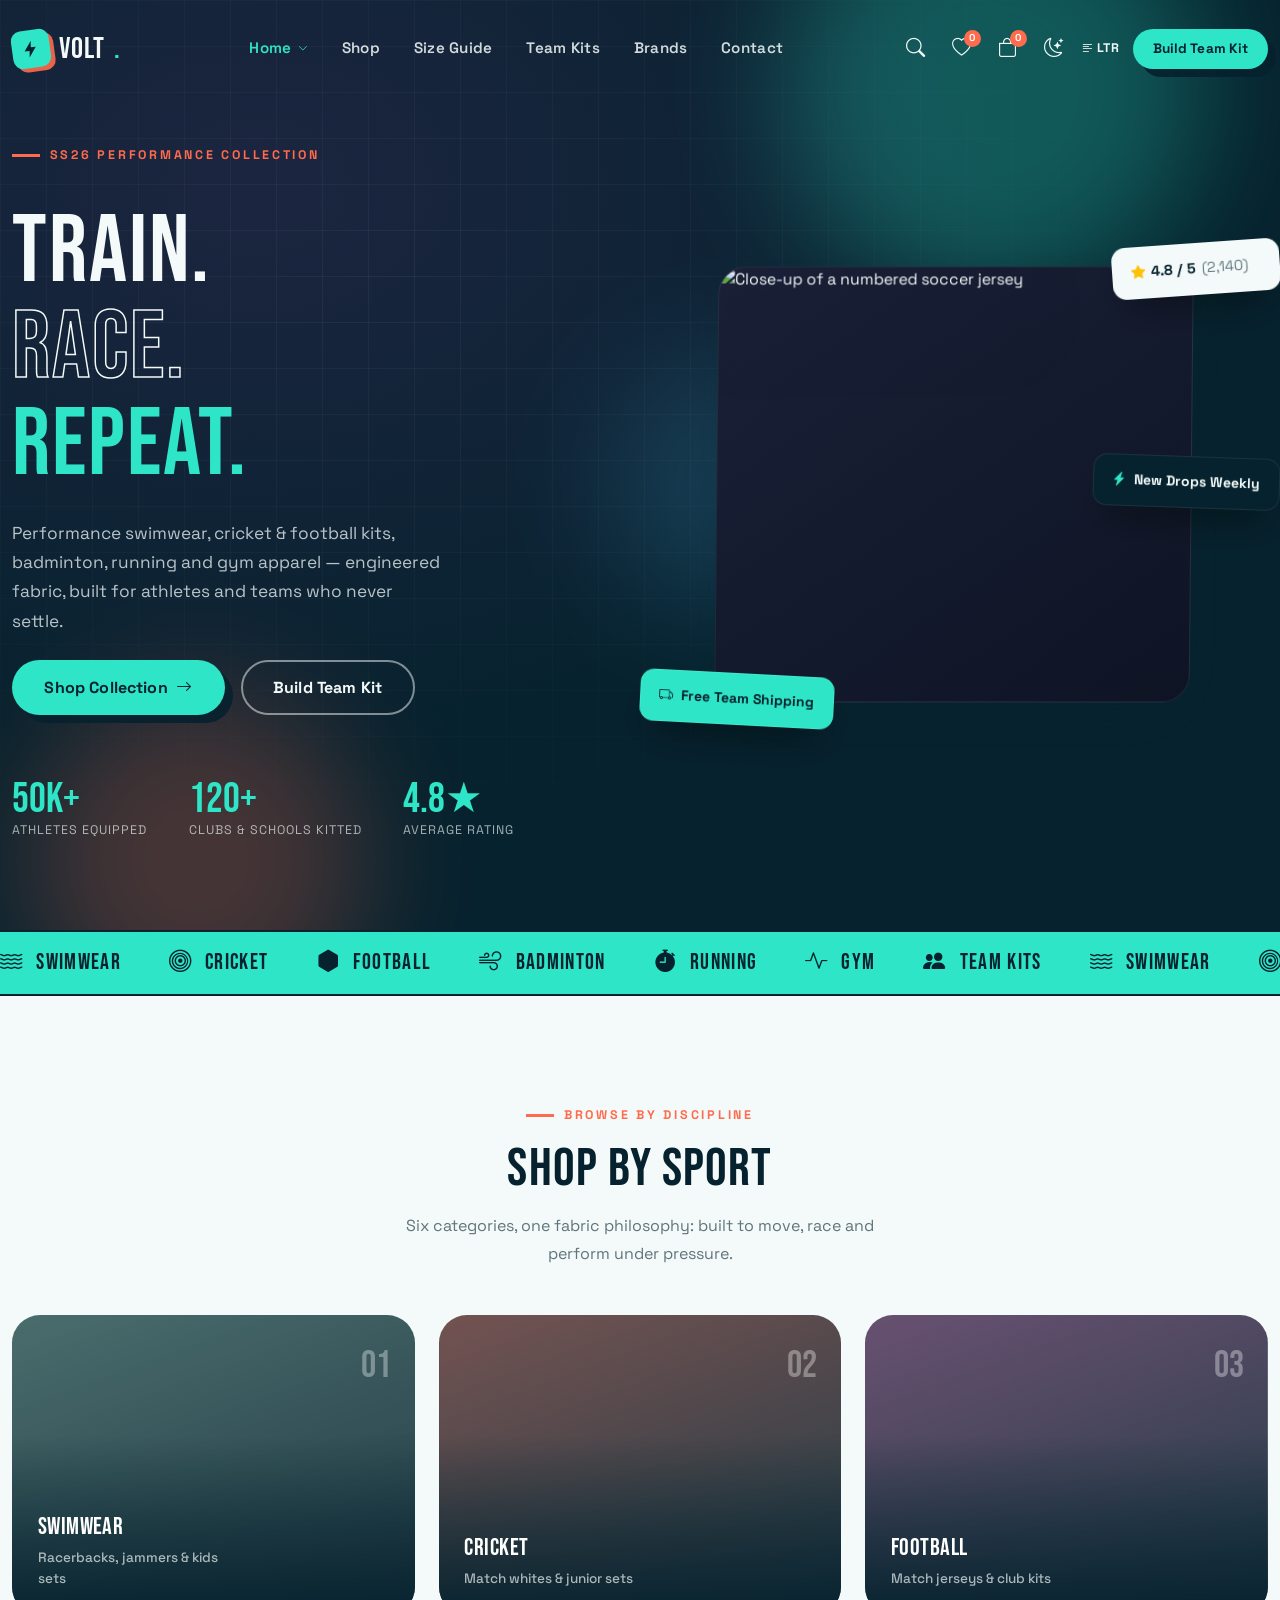
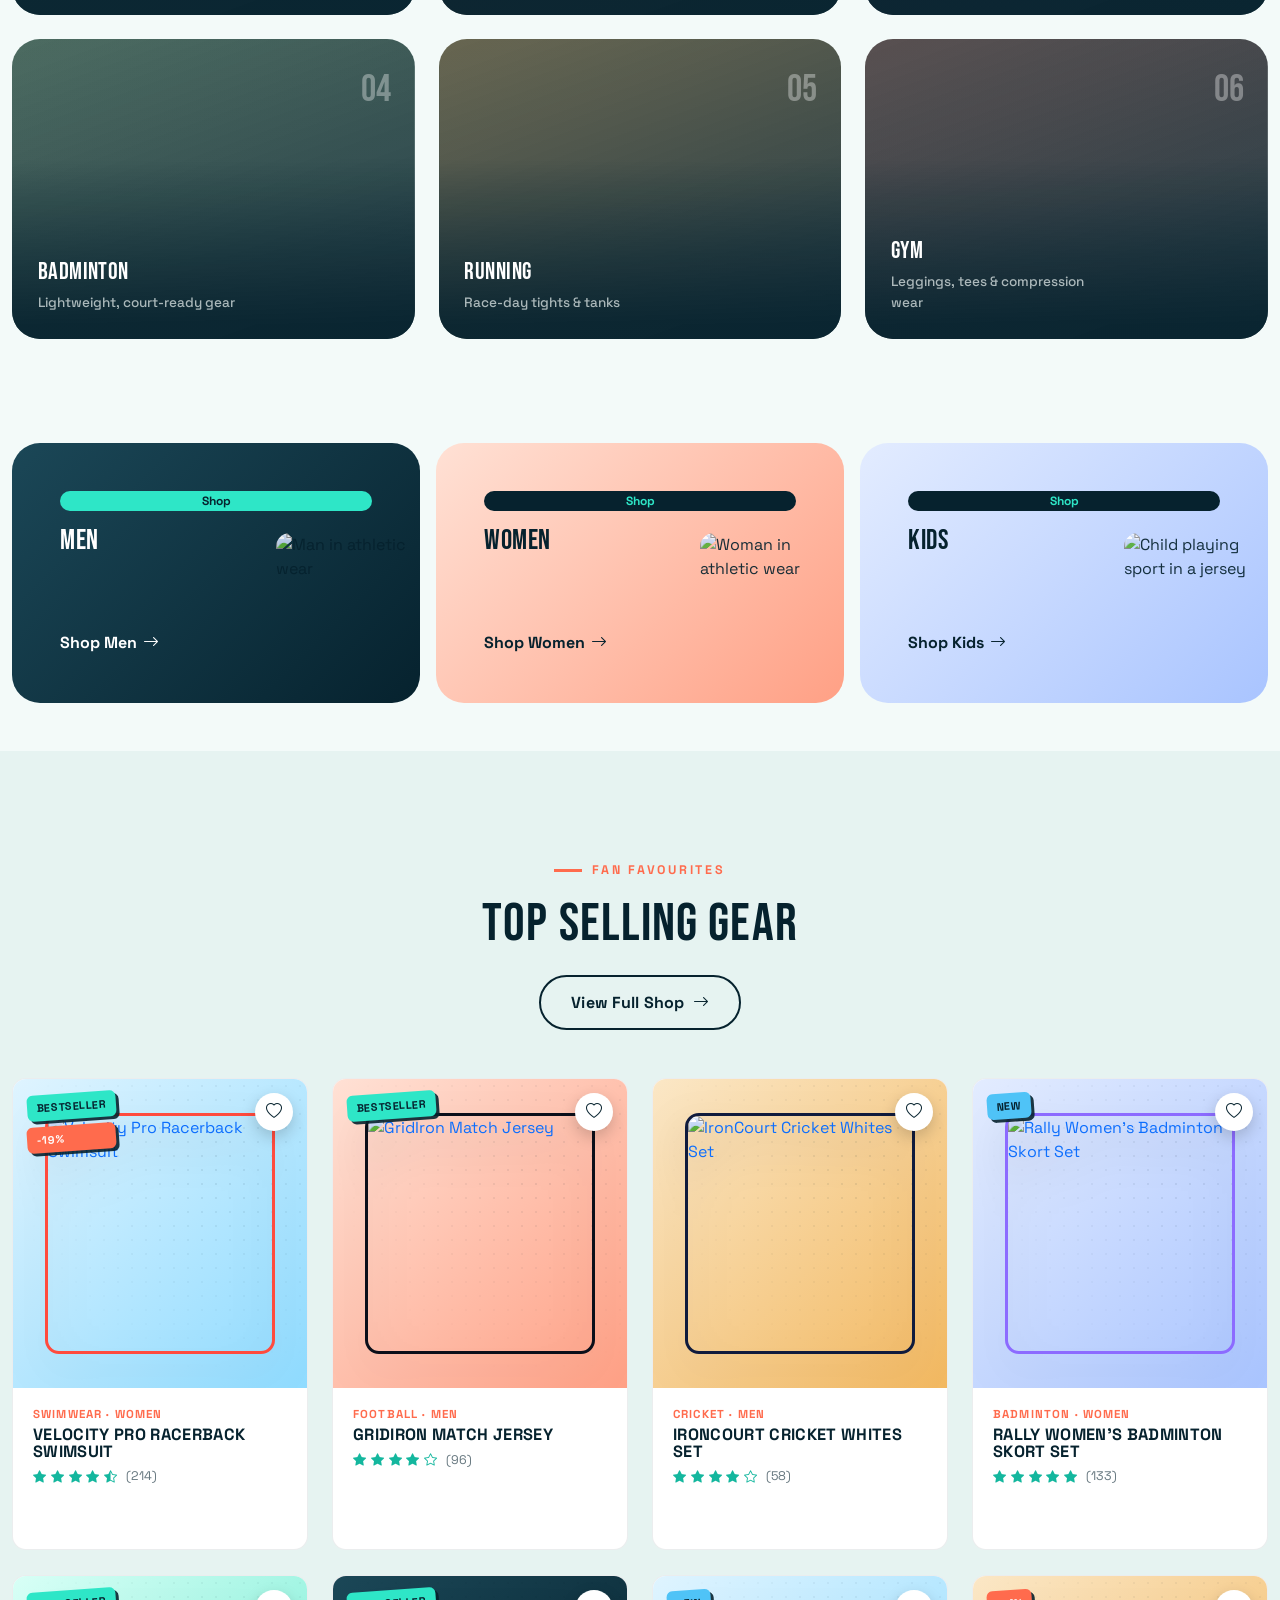
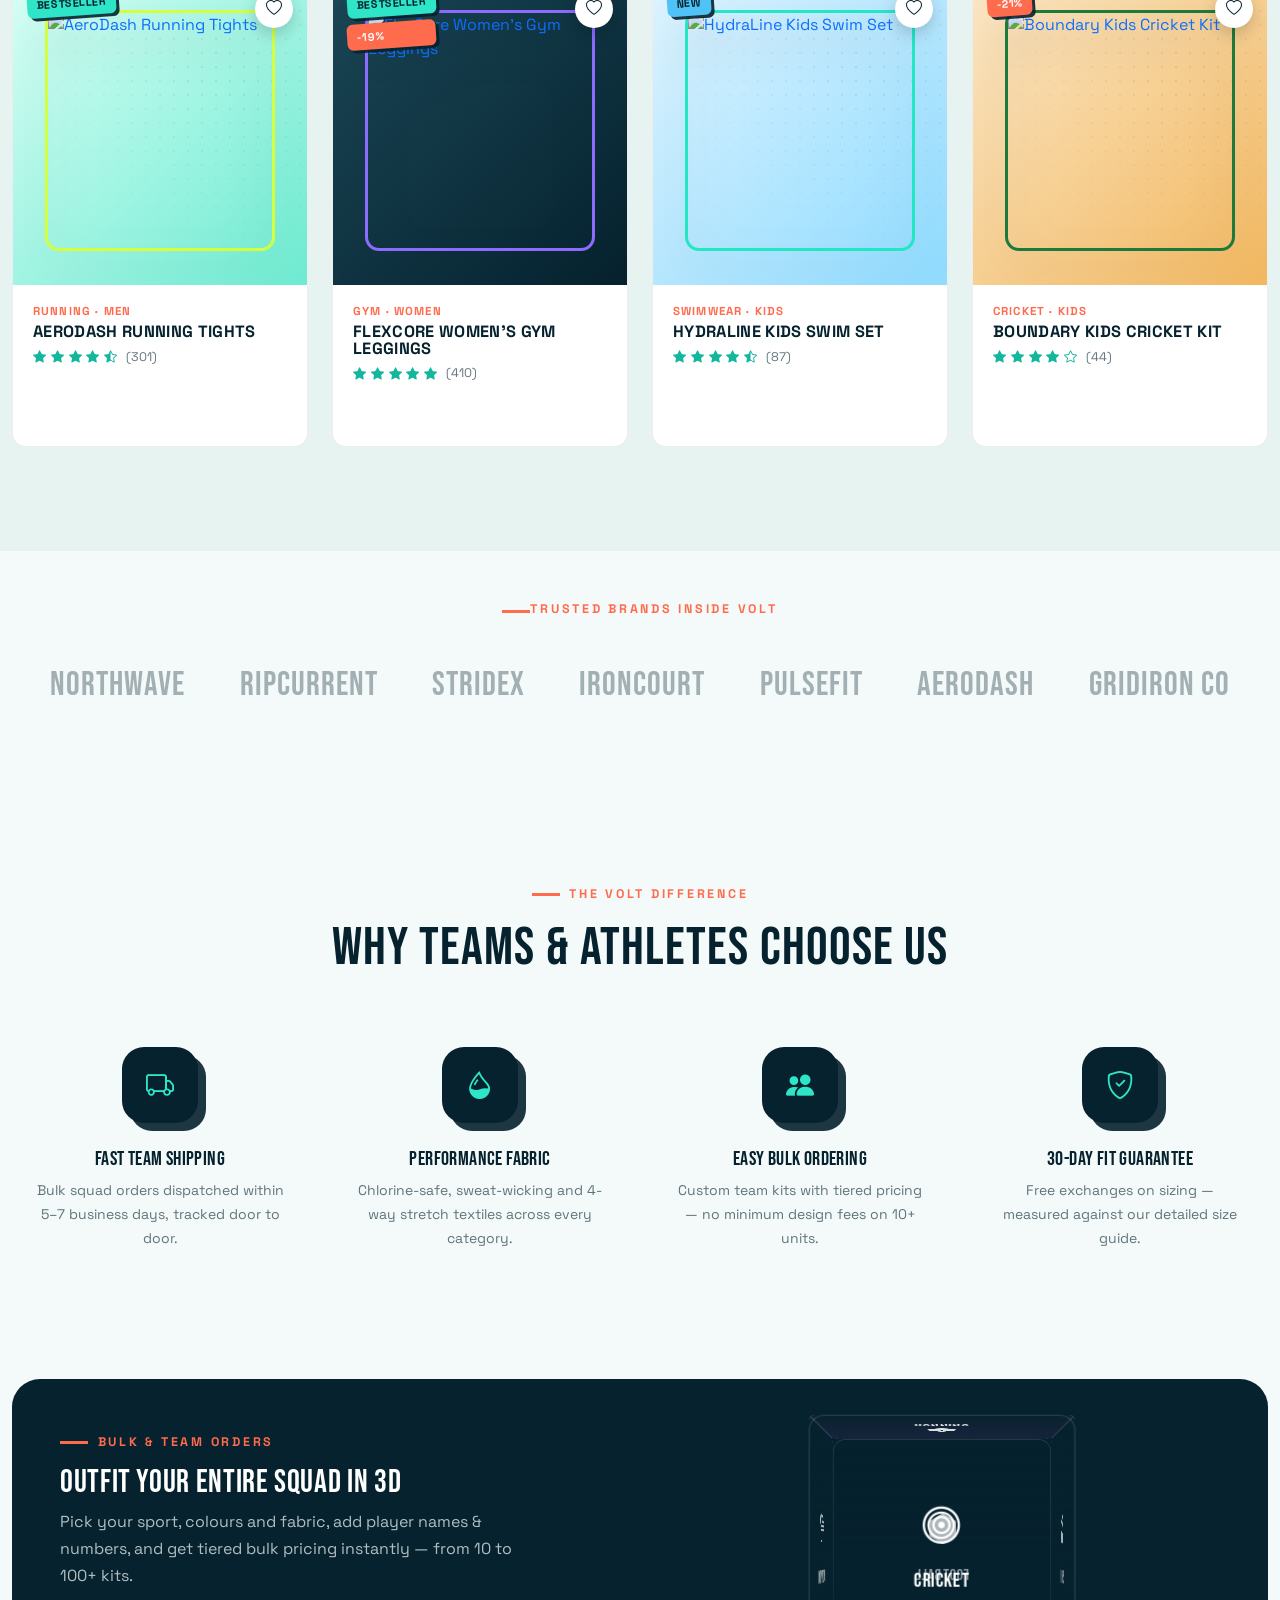
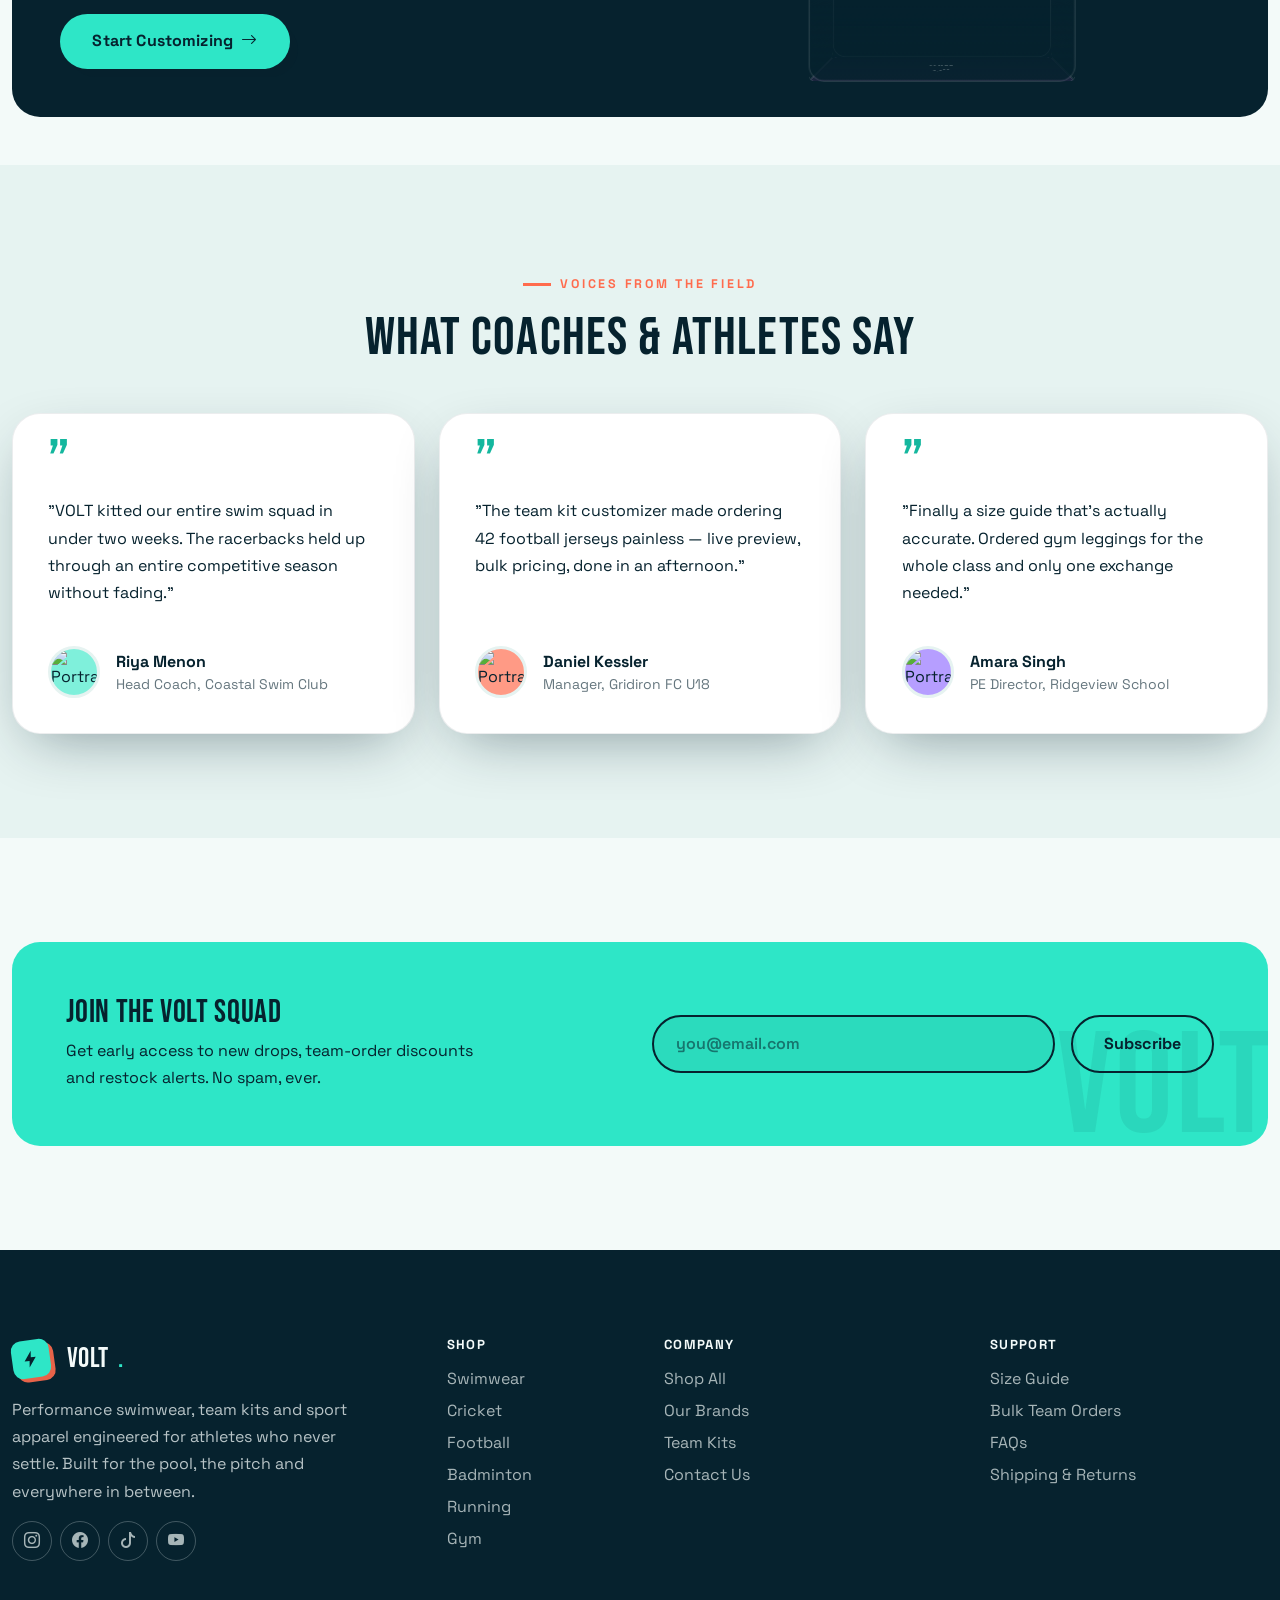
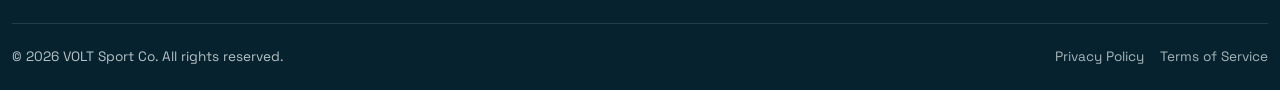
==== commit 4d66bd4c: "Add files via upload" ====
--- a/velocity-sport/index.html
+++ b/velocity-sport/index.html
@@ -93,21 +93,21 @@
   <span class="hero-blob b1"></span><span class="hero-blob b2"></span><span class="hero-blob b3"></span>
   <div class="container container-xl position-relative">
     <div class="row align-items-center gy-5">
-      <div class="col-lg-6">
-        <span class="eyebrow mb-4">SS26 Performance Collection</span>
+      <div class="col-lg-6 text-center text-lg-start">
+        <span class="eyebrow justify-content-center justify-content-lg-start mb-4">SS26 Performance Collection</span>
         <h1 class="hero-title mt-3">
           <span class="d-block">TRAIN.</span>
           <span class="d-block line-outline">RACE.</span>
           <span class="d-block line-volt">REPEAT.</span>
         </h1>
-        <p class="mt-4 mb-4 pe-lg-5" style="color:rgba(243,250,249,.75); font-size:1.08rem; max-width:480px;">
+        <p class="mt-4 mb-4 pe-lg-5 mx-auto mx-lg-0" style="color:rgba(243,250,249,.75); font-size:1.08rem; max-width:480px;">
           Performance swimwear, cricket &amp; football kits, badminton, running and gym apparel — engineered fabric, built for athletes and teams who never settle.
         </p>
-        <div class="d-flex flex-wrap gap-3">
+        <div class="d-flex flex-wrap justify-content-center justify-content-lg-start gap-3">
           <a href="shop.html" class="btn btn-volt">Shop Collection <i class="bi bi-arrow-right ms-1"></i></a>
           <a href="team-kit-customization.html" class="btn btn-outline-paper">Build Team Kit</a>
         </div>
-        <div class="d-flex flex-wrap hero-stats mt-5 pt-3">
+        <div class="d-flex flex-wrap justify-content-center justify-content-lg-start hero-stats mt-5 pt-3">
           <div>
             <div class="stat-num"><span data-count="50" data-suffix="K+">0</span></div>
             <div class="stat-label">Athletes Equipped</div>
@@ -164,12 +164,10 @@
 <!-- ============ SHOP BY SPORT ============ -->
 <section class="section-pad">
   <div class="container container-xl">
-    <div class="d-flex flex-wrap justify-content-between align-items-end gap-3 section-head mb-5" data-aos="fade-up">
-      <div>
-        <span class="eyebrow">Browse by discipline</span>
-        <h2 class="mt-3 mb-0">Shop By Sport</h2>
-      </div>
-      <p class="mb-0 text-secondary" style="max-width:380px;">Six categories, one fabric philosophy: built to move, race and perform under pressure.</p>
+    <div class="section-head mx-auto text-center mb-5" data-aos="fade-up">
+      <span class="eyebrow justify-content-center">Browse by discipline</span>
+      <h2 class="mt-3 mb-0">Shop By Sport</h2>
+      <p class="mb-0 mt-3 text-secondary mx-auto" style="max-width:480px;">Six categories, one fabric philosophy: built to move, race and perform under pressure.</p>
     </div>
     <div class="row g-4">
       <div class="col-md-4" data-aos="fade-up" data-aos-delay="0">
@@ -325,12 +323,10 @@
 <!-- ============ TOP SELLING PRODUCTS ============ -->
 <section class="section-pad bg-paper-dim">
   <div class="container container-xl">
-    <div class="d-flex flex-wrap justify-content-between align-items-end gap-3 mb-5" data-aos="fade-up">
-      <div>
-        <span class="eyebrow">Fan favourites</span>
-        <h2 class="mt-3 mb-0">Top Selling Gear</h2>
-      </div>
-      <a href="shop.html" class="btn btn-outline-ink">View Full Shop <i class="bi bi-arrow-right ms-1"></i></a>
+    <div class="section-head mx-auto text-center mb-5" data-aos="fade-up">
+      <span class="eyebrow justify-content-center">Fan favourites</span>
+      <h2 class="mt-3 mb-0">Top Selling Gear</h2>
+      <a href="shop.html" class="btn btn-outline-ink mt-4">View Full Shop <i class="bi bi-arrow-right ms-1"></i></a>
     </div>
     <div class="row g-4">
 
@@ -616,8 +612,8 @@
 <!-- ============ TESTIMONIALS ============ -->
 <section class="section-pad bg-paper-dim">
   <div class="container container-xl">
-    <div class="section-head mb-5" data-aos="fade-up">
-      <span class="eyebrow">Voices from the field</span>
+    <div class="section-head mx-auto text-center mb-5" data-aos="fade-up">
+      <span class="eyebrow justify-content-center">Voices from the field</span>
       <h2 class="mt-3 mb-0">What Coaches &amp; Athletes Say</h2>
     </div>
     <div class="row g-4">
--- a/velocity-sport/assets/css/style.css
+++ b/velocity-sport/assets/css/style.css
@@ -240,8 +240,17 @@
   display:flex; align-items:center; justify-content:center;
   font-family: var(--font-body);
 }
-.offcanvas-sport{ background: var(--ink); color: var(--paper); width: min(380px, 88vw); }
+/* #mainNav is a position:fixed bar with z-index:1050 (so it stays above
+   ordinary page content while scrolling). Bootstrap's own .offcanvas
+   defaults to z-index:1045 - lower than the navbar - so with no override
+   here the fixed navbar's brand mark/logo rendered ON TOP of the mobile
+   menu panel instead of being covered by it, showing through as a stray
+   duplicate "VOLT" in the top-left corner whenever the hamburger menu was
+   open. Raising the panel (and its backdrop) above the navbar's z-index
+   fixes the stacking order without touching or hiding anything else. */
+.offcanvas-sport{ background: var(--ink); color: var(--paper); width: min(380px, 88vw); z-index: 1060; }
 .offcanvas-sport .nav-link{ color: var(--paper); font-size:1.4rem; font-family: var(--font-display); letter-spacing:.03em; padding:.6rem 0; }
+.offcanvas-backdrop{ z-index: 1055; }
 
 /* ---------- "Home" dropdown (Home 1 / Home 2) ---------- */
 /* The site's .nav-links .nav-link::after rule (the underline sweep) already
@@ -514,7 +523,17 @@
   box-shadow: 0 6px 16px rgba(0,0,0,.18); transition: all .25s;
 }
 .product-quick button:hover{ background: var(--ink); color: var(--volt); }
-.product-body{ padding: 1.15rem 1.25rem 1.4rem; }
+/* .product-card gets height:100% so every card in a row matches the row's
+   tallest neighbour (e.g. a 2-line product name next to a 1-line one) - but
+   .product-body itself was a plain block, so that extra height just sat as
+   dead space below the price row instead of being absorbed, leaving price/
+   rating rows at different heights from one card to the next in the same
+   row. Making it a column flexbox and pushing the final row (price +
+   swatches/cart button) down with margin-top:auto pins that row to the
+   card's bottom everywhere, so it lines up in a straight line regardless of
+   how many lines the name above it wraps to. */
+.product-body{ padding: 1.15rem 1.25rem 1.4rem; display:flex; flex-direction:column; height:100%; }
+.product-body > .d-flex:last-child{ margin-top:auto; }
 .product-cat{ font-size:.72rem; letter-spacing:.1em; text-transform:uppercase; color: var(--coral); font-weight:700; }
 .product-name{ font-family: var(--font-body); font-weight:700; font-size:1.02rem; margin: .25rem 0 .4rem; }
 .product-rating{ color: var(--volt-dark); font-size:.82rem; display:flex; align-items:center; gap:.3rem; }
@@ -628,7 +647,12 @@
 }
 
 /* Stat / counters */
-.counter-block .num{ font-family: var(--font-display); font-size: 3.2rem; color: var(--ink); }
+/* This sits inside a .bg-paper-dim section, whose background is the
+   theme-aware --bg-surface-alt token (light in light mode, dark navy in
+   dark mode) - but the number itself was pinned to the fixed --ink colour,
+   so in dark mode it was dark text on a dark background and effectively
+   unreadable. var(--text-primary) tracks the same theme the surface does. */
+.counter-block .num{ font-family: var(--font-display); font-size: 3.2rem; color: var(--text-primary); }
 
 /* Newsletter */
 .newsletter-panel{
@@ -693,7 +717,9 @@
   background: var(--ink); color: var(--paper);
   padding: 10.5rem 0 4.5rem;
   position:relative; overflow:hidden;
-}
+  text-align: center;
+}
+.page-header p{ margin-left: auto; margin-right: auto; }
 .page-header::before{
   content:""; position:absolute; inset:0;
   background-image: radial-gradient(circle, rgba(46,230,199,.5) 1.4px, transparent 1.4px);
@@ -711,6 +737,13 @@
   background: var(--bg-surface); border-radius: var(--radius-lg);
   padding: 1.8rem; border: 1px solid var(--border-subtle);
 }
+/* This is a bare .btn with no colour-modifier class (btn-volt, btn-outline-
+   ink, etc.), so it falls back to Bootstrap's own default button text
+   colour - a fixed dark grey that was never meant to sit on this site's
+   theme-aware background. In dark mode the sidebar background flips dark
+   while this text stayed fixed-dark, making "Clear all" all but invisible
+   until hovered/focused revealed it. */
+[data-clear-filters]{ color: var(--text-primary); }
 .filter-block + .filter-block{ margin-top: 1.8rem; padding-top:1.8rem; border-top:1px dashed var(--border-subtle); }
 .filter-block h6{ font-family: var(--font-body); font-weight:700; text-transform:uppercase; font-size:.82rem; letter-spacing:.08em; margin-bottom: 1rem; }
 .form-check-sport .form-check-input{ width:1.15em; height:1.15em; border-radius:4px; border:2px solid var(--border-strong); background-color: var(--input-bg); }
@@ -723,6 +756,17 @@
   border-radius: 999px; border: 2px solid var(--border-strong); padding: .55rem 1.2rem; color: var(--text-primary);
   font-weight:600; font-size:.88rem; background: var(--input-bg);
 }
+/* The closed <select> itself follows the theme fine via --input-bg/
+   --text-primary above, but the browser renders its OPEN option list as a
+   separate native popup that ignores the select's own background - it falls
+   back to each browser's default (opaque white) list chrome. Since the
+   <option> text still inherits color:var(--text-primary), which is white in
+   dark mode, that produced white text on a white dropdown list - invisible
+   until hovered (hover swaps in the browser's own highlight colour). Setting
+   an explicit background+color directly on the options fixes both themes;
+   this mirrors the same fix already used for .kit-builder and
+   .form-floating-sport selects elsewhere in this file. */
+.sort-select option{ background: var(--bg-surface); color: var(--text-primary); }
 .view-toggle button{
   width:40px; height:40px; border-radius: 8px; border: 2px solid var(--border-strong); background: transparent; color: var(--text-primary);
   display:inline-flex; align-items:center; justify-content:center;
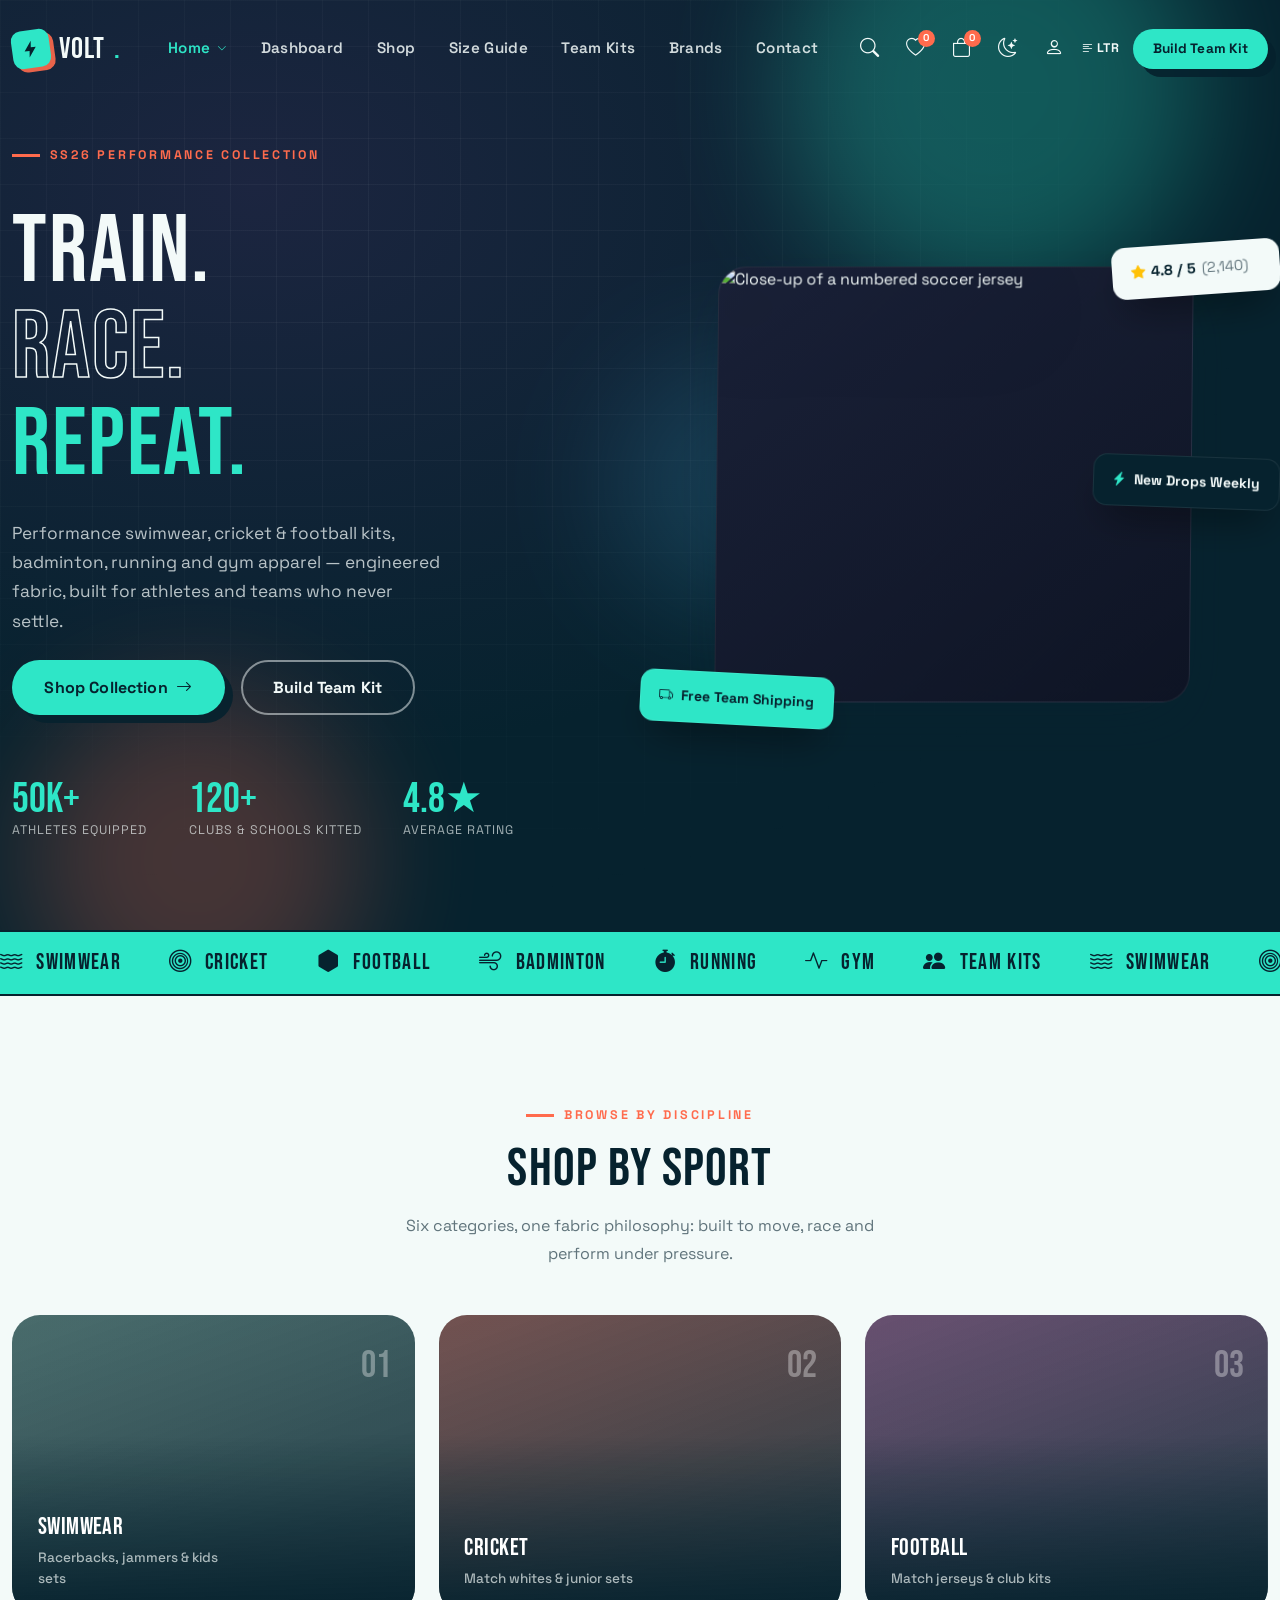
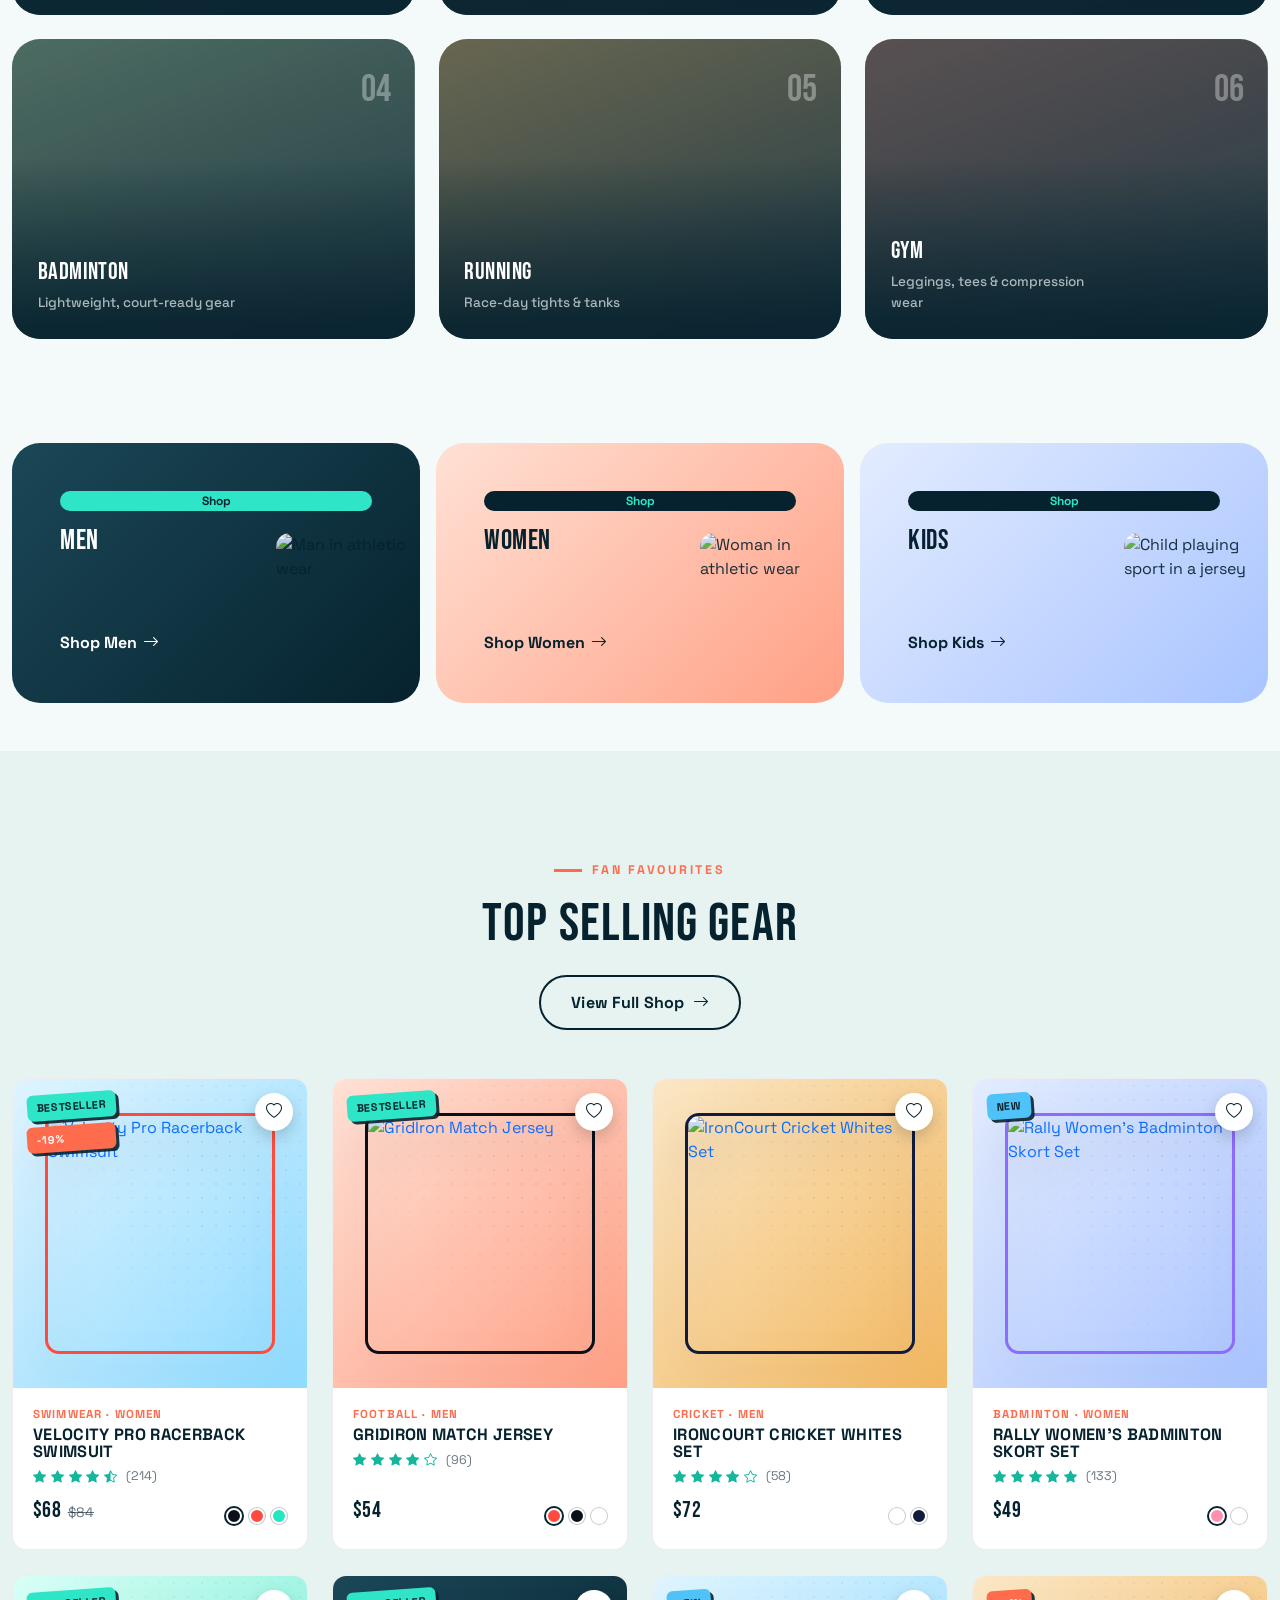
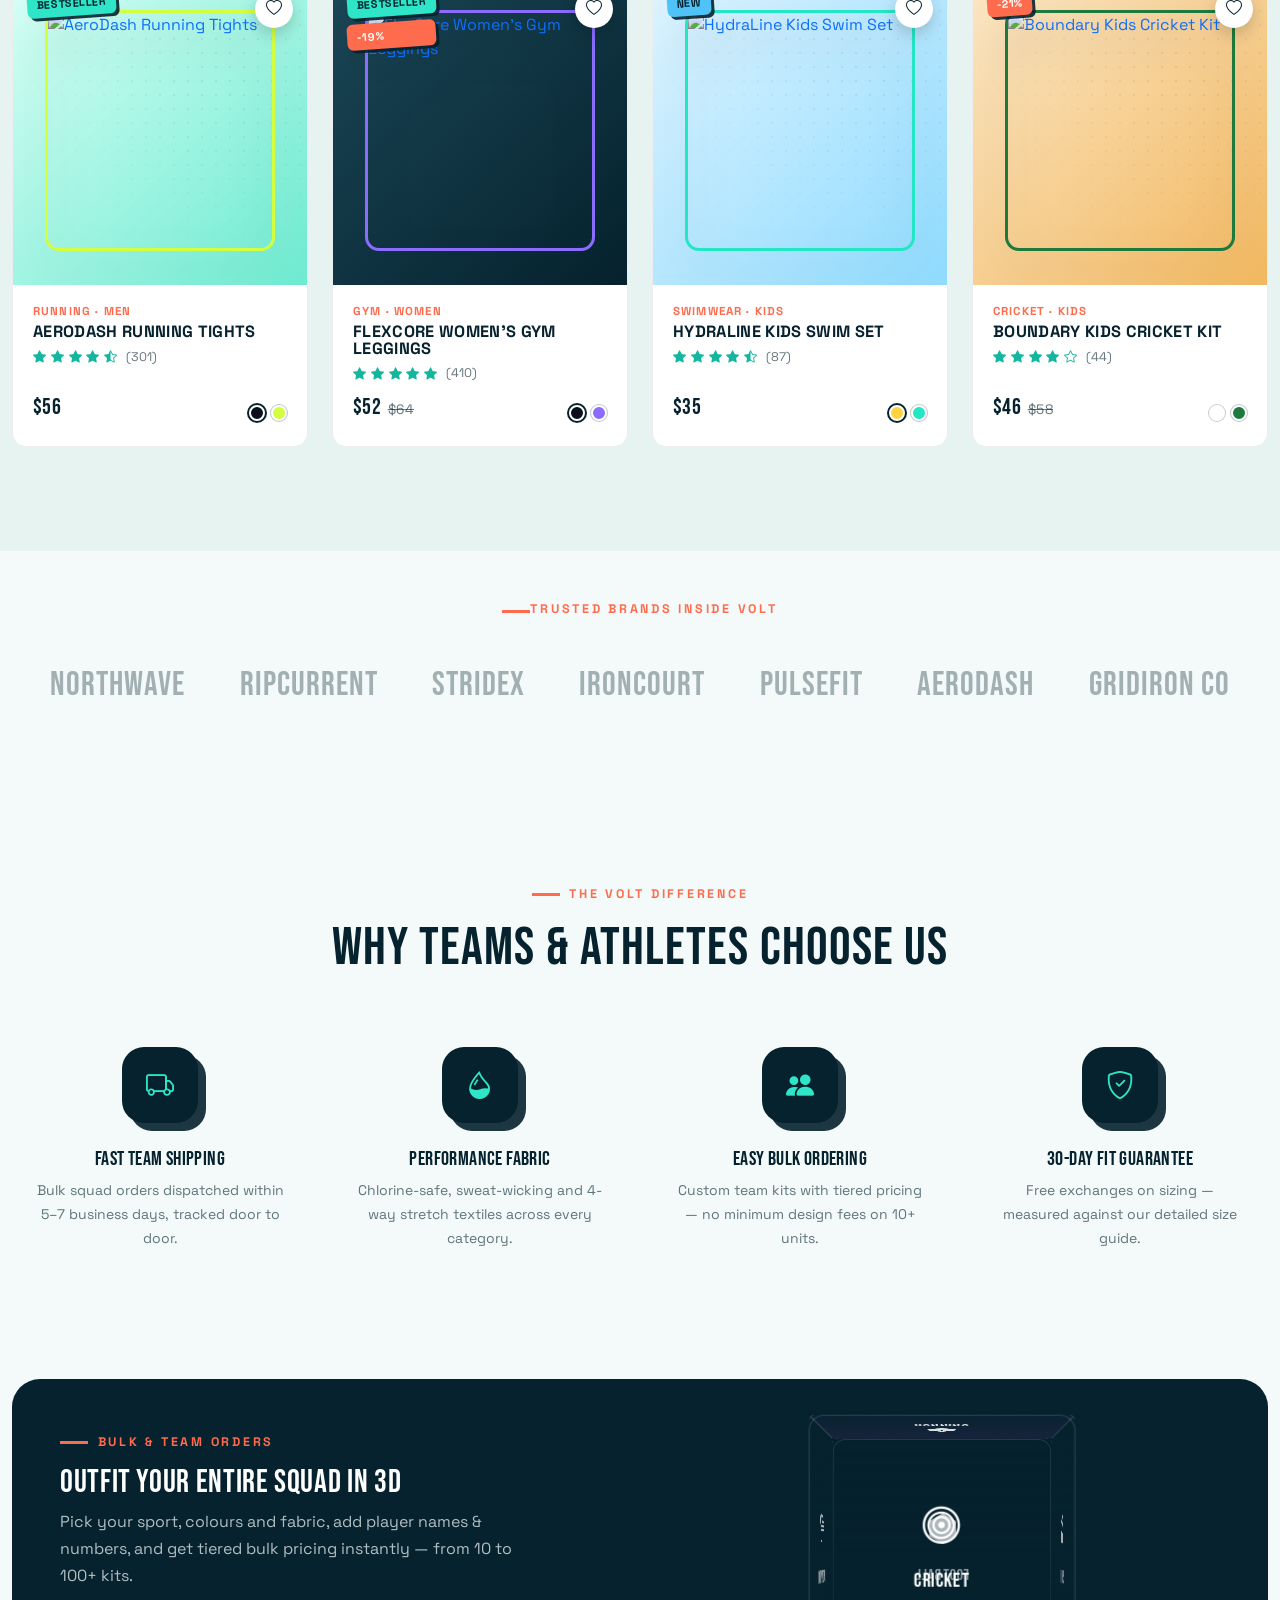
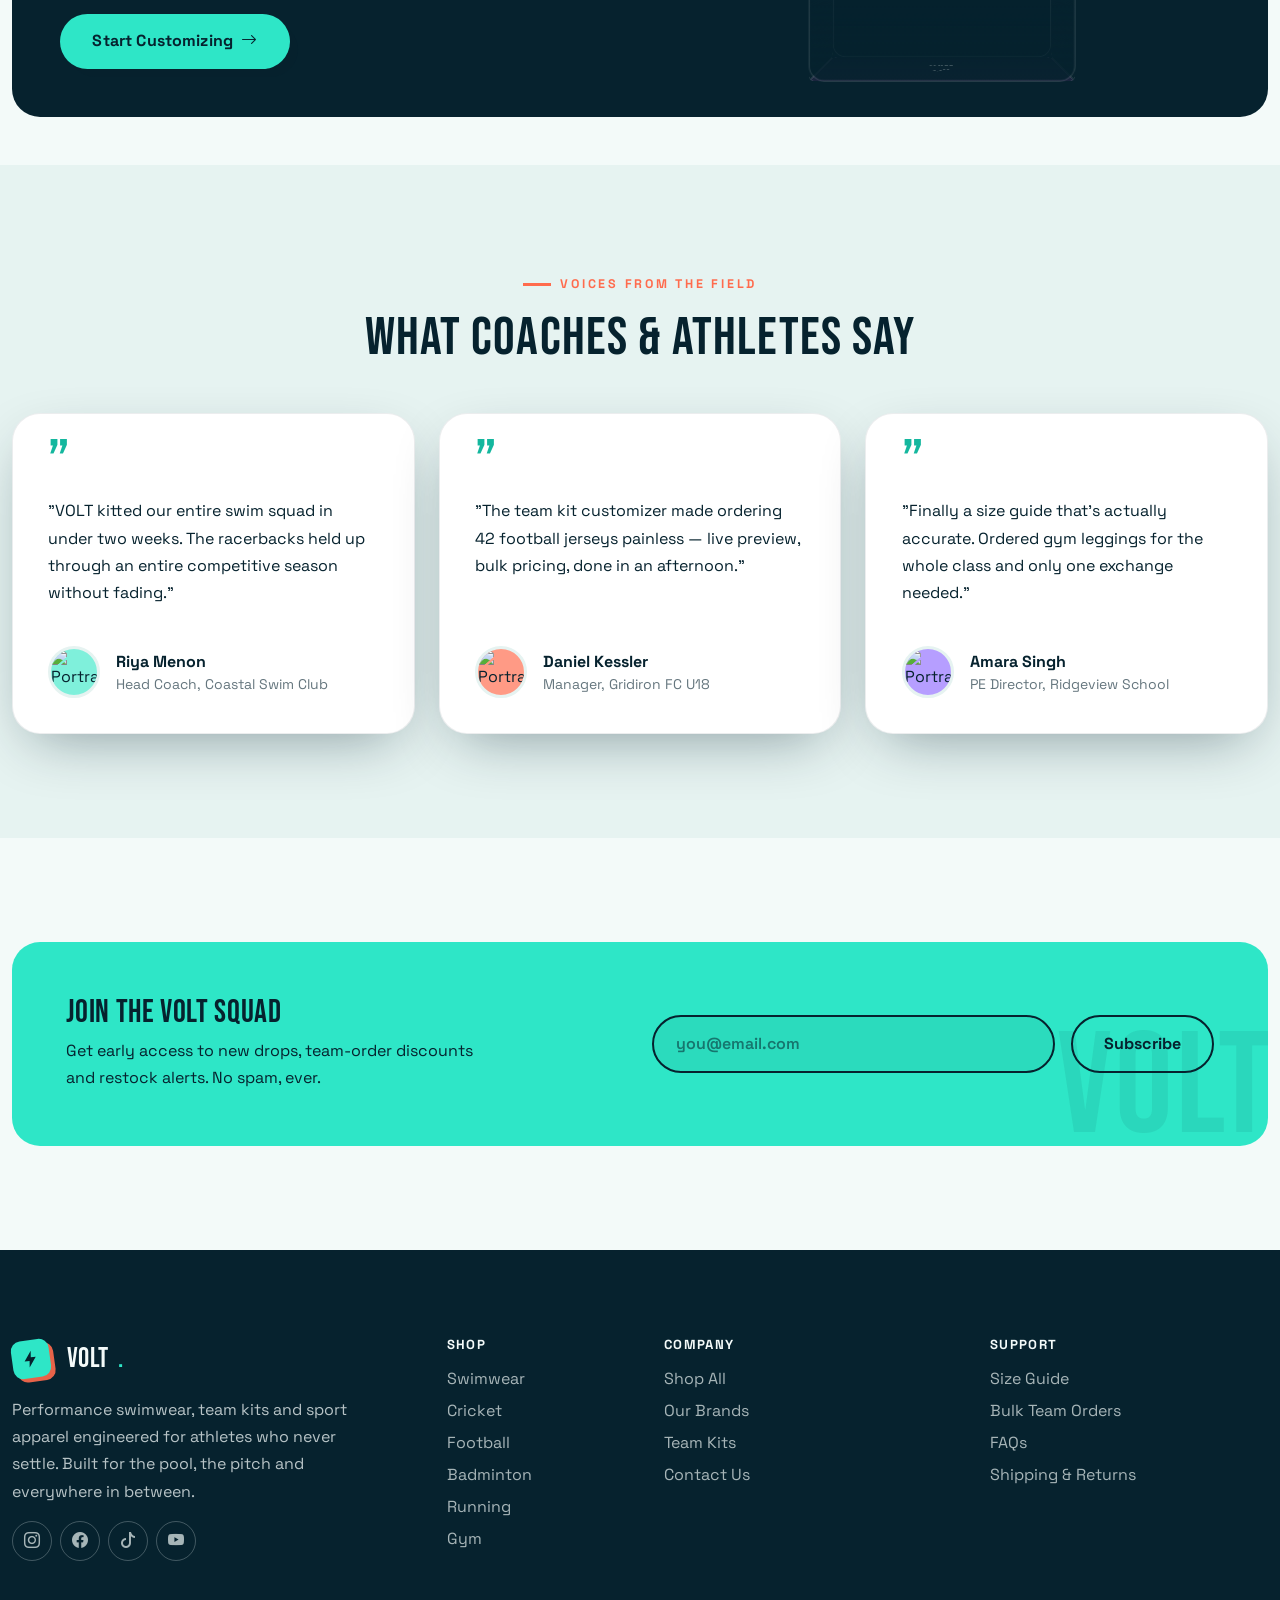
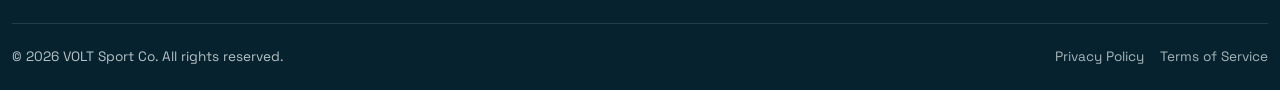
==== commit e91d762e: "Add files via upload" ====
--- a/velocity-sport/index.html
+++ b/velocity-sport/index.html
@@ -33,6 +33,7 @@
             <li><a class="dropdown-item" href="home2.html">Home 2</a></li>
           </ul>
         </li>
+        <li class="nav-item"><a class="nav-link" href="dashboard.html">Dashboard</a></li>
         <li class="nav-item"><a class="nav-link" href="shop.html">Shop</a></li>
         <li class="nav-item"><a class="nav-link" href="size-guide.html">Size Guide</a></li>
         <li class="nav-item"><a class="nav-link" href="team-kit-customization.html">Team Kits</a></li>
@@ -44,6 +45,7 @@
         <a href="wishlist.html" class="icon-btn position-relative" aria-label="Wishlist"><i class="bi bi-heart"></i><span class="cart-count" data-wishlist-count>0</span></a>
         <a href="cart.html" class="icon-btn position-relative" aria-label="Cart"><i class="bi bi-bag"></i><span class="cart-count" data-cart-count>0</span></a>
         <button type="button" class="icon-btn" aria-label="Toggle dark mode" data-theme-toggle><i class="bi bi-moon-stars" data-theme-icon></i></button>
+        <a href="auth.html" class="icon-btn d-none d-lg-inline-flex" aria-label="Sign In / Sign Up"><i class="bi bi-person"></i></a>
         <button type="button" class="icon-btn direction-toggle" aria-label="Switch to right-to-left layout" data-direction-toggle aria-pressed="false"><i class="bi bi-text-left" data-direction-icon></i><span class="direction-label ms-1">LTR</span></button>
         <a href="team-kit-customization.html" class="btn btn-volt btn-sm-pill ms-2 d-none d-lg-inline-flex">Build Team Kit</a>
       <button class="btn-icon-circle btn-icon-circle-sm d-lg-none ms-1" type="button" data-bs-toggle="offcanvas" data-bs-target="#mobileNav" aria-controls="mobileNav" aria-label="Open menu">
@@ -62,11 +64,14 @@
     <ul class="navbar-nav flex-grow-1">
       <li><a class="nav-link" href="index.html">Home 1</a></li>
       <li><a class="nav-link" href="home2.html">Home 2</a></li>
+      <li><a class="nav-link" href="dashboard.html">Dashboard</a></li>
       <li><a class="nav-link" href="shop.html">Shop</a></li>
       <li><a class="nav-link" href="size-guide.html">Size Guide</a></li>
       <li><a class="nav-link" href="team-kit-customization.html">Team Kits</a></li>
       <li><a class="nav-link" href="brands.html">Brands</a></li>
       <li><a class="nav-link" href="contact.html">Contact</a></li>
+      <li><hr class="offcanvas-divider"></li>
+      <li><a class="nav-link" href="auth.html">Sign In / Sign Up</a></li>
     </ul>
     <a href="team-kit-customization.html" class="btn btn-volt w-100 mt-4">Build Team Kit</a>
   </div>
--- a/velocity-sport/assets/css/style.css
+++ b/velocity-sport/assets/css/style.css
@@ -284,6 +284,19 @@
 .home-dropdown .dropdown-item:focus{ background: rgba(243,250,249,.1); color: var(--paper); }
 .home-dropdown .dropdown-item.active{ background: var(--volt); color: var(--ink); }
 
+/* ---------- Sign In / Dashboard nav links ---------- */
+/* Two plain icon links (no dropdown - each goes straight to its own page),
+   styled with the existing .icon-btn class so they need no CSS of their own.
+   Both carry d-none d-lg-inline-flex (the same classes "Build Team Kit" just
+   below already uses) rather than sitting in the icon cluster at every width:
+   adding full-size icon buttons to that row pushed the hamburger button past
+   the viewport edge on the narrowest phones (~375px and under) where it was
+   already tight, and body{overflow-x:hidden} silently clipped it instead of
+   showing a scrollbar - so on mobile/tablet these are reached from the
+   offcanvas list below instead (Sign In / Sign Up + My Dashboard links),
+   exactly like Build Team Kit already is. */
+.offcanvas-divider{ border:none; border-top:1px solid rgba(243,250,249,.15); margin:.75rem 0; }
+
 /* ---------- Hero (3D layered) ---------- */
 .hero{
   position: relative;
@@ -481,6 +494,8 @@
   overflow:hidden;
   border: 1px solid var(--border-subtle);
   height:100%;
+  display:flex;
+  flex-direction:column;
   transition: box-shadow .3s var(--ease-out);
 }
 .tilt-card:hover .product-card{ box-shadow: 0 30px 50px -20px rgba(6,34,46,.35); }
@@ -489,6 +504,7 @@
   background: var(--bg-surface-alt);
   display:flex; align-items:center; justify-content:center;
   overflow:hidden;
+  flex-shrink:0;
 }
 .product-media img{
   width:78%; height:78%; object-fit:contain;
@@ -524,15 +540,18 @@
 }
 .product-quick button:hover{ background: var(--ink); color: var(--volt); }
 /* .product-card gets height:100% so every card in a row matches the row's
-   tallest neighbour (e.g. a 2-line product name next to a 1-line one) - but
-   .product-body itself was a plain block, so that extra height just sat as
-   dead space below the price row instead of being absorbed, leaving price/
-   rating rows at different heights from one card to the next in the same
-   row. Making it a column flexbox and pushing the final row (price +
-   swatches/cart button) down with margin-top:auto pins that row to the
-   card's bottom everywhere, so it lines up in a straight line regardless of
-   how many lines the name above it wraps to. */
-.product-body{ padding: 1.15rem 1.25rem 1.4rem; display:flex; flex-direction:column; height:100%; }
+   tallest neighbour (e.g. a 2-line product name next to a 1-line one), but
+   .product-card is a plain block, not a flex container - so an earlier fix
+   that gave .product-body height:100% resolved against product-card's FULL
+   height (photo + body combined), not just the space left after the photo.
+   That pushed .product-body way past the card's real bottom edge, and since
+   .product-card clips overflow, the price row got clipped off entirely.
+   Making .product-card itself a flex column (above) and giving .product-body
+   flex:1 instead of height:100% makes it fill exactly the space remaining
+   below the photo, so pushing the final row (price + swatches/cart button)
+   down with margin-top:auto correctly pins it to the card's real bottom -
+   lining prices up in a straight line without clipping anything. */
+.product-body{ padding: 1.15rem 1.25rem 1.4rem; display:flex; flex-direction:column; flex:1; min-height:0; }
 .product-body > .d-flex:last-child{ margin-top:auto; }
 .product-cat{ font-size:.72rem; letter-spacing:.1em; text-transform:uppercase; color: var(--coral); font-weight:700; }
 .product-name{ font-family: var(--font-body); font-weight:700; font-size:1.02rem; margin: .25rem 0 .4rem; }
@@ -1097,6 +1116,75 @@
 .empty-state{ text-align:center; padding: 4.5rem 1rem; }
 .empty-state > i{ font-size:4.5rem; color: var(--text-muted); opacity:.35; display:block; margin-bottom:1rem; }
 
+/* ---------- Sign In / Sign Up (auth.html) ---------- */
+/* This is a front-end only template with no real authentication - the forms
+   below use the site's existing .needs-validation/[data-form-success] pattern
+   (same one contact.html's forms use) so submitting shows real field
+   validation and a success animation, without any account actually being
+   created or signed into. */
+.auth-card{
+  background: var(--bg-surface); border-radius: var(--radius-lg);
+  border: 1px solid var(--border-subtle); overflow:hidden; box-shadow: var(--shadow-soft);
+}
+.auth-visual{
+  background: linear-gradient(160deg, var(--ink) 0%, #0E4A5C 100%);
+  color: var(--paper); padding: 3.2rem 2.6rem; position:relative; overflow:hidden;
+}
+.auth-visual::after{
+  content:"VOLT"; position:absolute; right:-.5rem; bottom:-3.6rem;
+  font-family: var(--font-display); font-size: 7.5rem; letter-spacing:.02em;
+  color: rgba(243,250,249,.07); line-height:1; pointer-events:none;
+}
+.auth-visual .auth-benefit{ display:flex; align-items:flex-start; gap:.85rem; margin-bottom:1.35rem; position:relative; }
+.auth-visual .auth-benefit i{ font-size:1.2rem; color: var(--volt); margin-top:.15rem; }
+.auth-visual .auth-benefit p{ margin:0; color: rgba(243,250,249,.75); font-size:.92rem; line-height:1.5; }
+.auth-form-panel{ padding: 3.2rem 2.8rem; }
+@media (max-width: 991.98px){ .auth-form-panel{ padding: 2.4rem 1.4rem; } }
+.auth-divider{ display:flex; align-items:center; gap:1rem; color: var(--text-muted); font-size:.76rem; text-transform:uppercase; letter-spacing:.06em; }
+.auth-divider::before, .auth-divider::after{ content:""; flex:1; height:1px; background: var(--border-subtle); }
+
+/* ---------- User Dashboard (dashboard.html) ---------- */
+.dashboard-tabs{ background: var(--bg-surface); border-radius: var(--radius-lg); border: 1px solid var(--border-subtle); padding: 1.1rem; }
+.dashboard-tabs .nav-link{
+  display:flex; align-items:center; gap:.7rem; border-radius: var(--radius-md);
+  padding: .75rem 1rem; font-weight:700; color: var(--text-primary); text-align:left; width:100%;
+}
+.dashboard-tabs .nav-link.active{ background: var(--ink); color: var(--volt); }
+.dashboard-tabs .nav-link:not(.active):hover{ background: var(--bg-surface-alt); }
+.dashboard-panel{ background: var(--bg-surface); border-radius: var(--radius-lg); border: 1px solid var(--border-subtle); padding: 2rem; }
+@media (max-width: 575.98px){ .dashboard-panel{ padding: 1.4rem; } }
+.dashboard-avatar{
+  width:64px; height:64px; border-radius:50%; background: var(--volt); color: var(--ink);
+  display:flex; align-items:center; justify-content:center; font-family: var(--font-display); font-size:1.6rem; flex-shrink:0;
+}
+.status-badge{ font-family: var(--font-body); font-weight:700; font-size:.7rem; letter-spacing:.03em; text-transform:uppercase; padding:.32rem .7rem; border-radius:999px; display:inline-block; white-space:nowrap; }
+.status-delivered{ background: rgba(46,230,199,.15); color: var(--volt-dark); }
+.status-shipped{ background: rgba(79,195,247,.16); color: #1583ab; }
+.status-processing{ background: rgba(255,107,77,.15); color: var(--coral); }
+:root[data-theme="dark"] .status-shipped{ color: var(--cyan); }
+.loyalty-bar{ height:10px; border-radius:999px; background: var(--bg-surface-alt); overflow:hidden; }
+.loyalty-bar-fill{ height:100%; background: linear-gradient(90deg, var(--volt), var(--cyan)); border-radius:999px; transition: width 1.4s var(--ease-out); }
+/* height:100% + flex centering makes every tile in the row match the tallest
+   one and keeps its number/label centered regardless of whether the number
+   is a single word ("Silver") or a multi-digit counter - without this the
+   "Current Tier" tile (shorter one-line text, smaller font) rendered
+   visibly shorter than its siblings and broke the row's alignment. */
+.dashboard-stat{
+  background: var(--bg-surface-alt); border-radius: var(--radius-md); padding:1.3rem;
+  text-align:center; height:100%; display:flex; flex-direction:column; justify-content:center;
+}
+/* Previously .stat-num/.stat-label only had real typography rules scoped to
+   .hero-stats (the marketing hero section) - here they inherited plain body
+   text (Space Grotesk, regular weight, default line-height), so the numbers
+   read as a random oversized paragraph instead of a styled stat, and
+   different text lengths produced different line-heights/tile heights.
+   These dashboard-scoped rules give the tiles their own consistent,
+   theme-aware treatment (bold display font, tight line-height, muted
+   caption label) that matches the rest of the site's stat-tile language
+   without relying on the hero section's dark-background-only accent color. */
+.dashboard-stat .stat-num{ font-family: var(--font-display); font-size:1.9rem; line-height:1; color: var(--text-primary); }
+.dashboard-stat .stat-label{ margin-top:.4rem; font-size:.78rem; letter-spacing:.06em; text-transform:uppercase; color: var(--text-muted); }
+
 /* ---------- Home 2: full-bleed photo hero ---------- */
 .hero-photo{
   position:relative; overflow:hidden;
